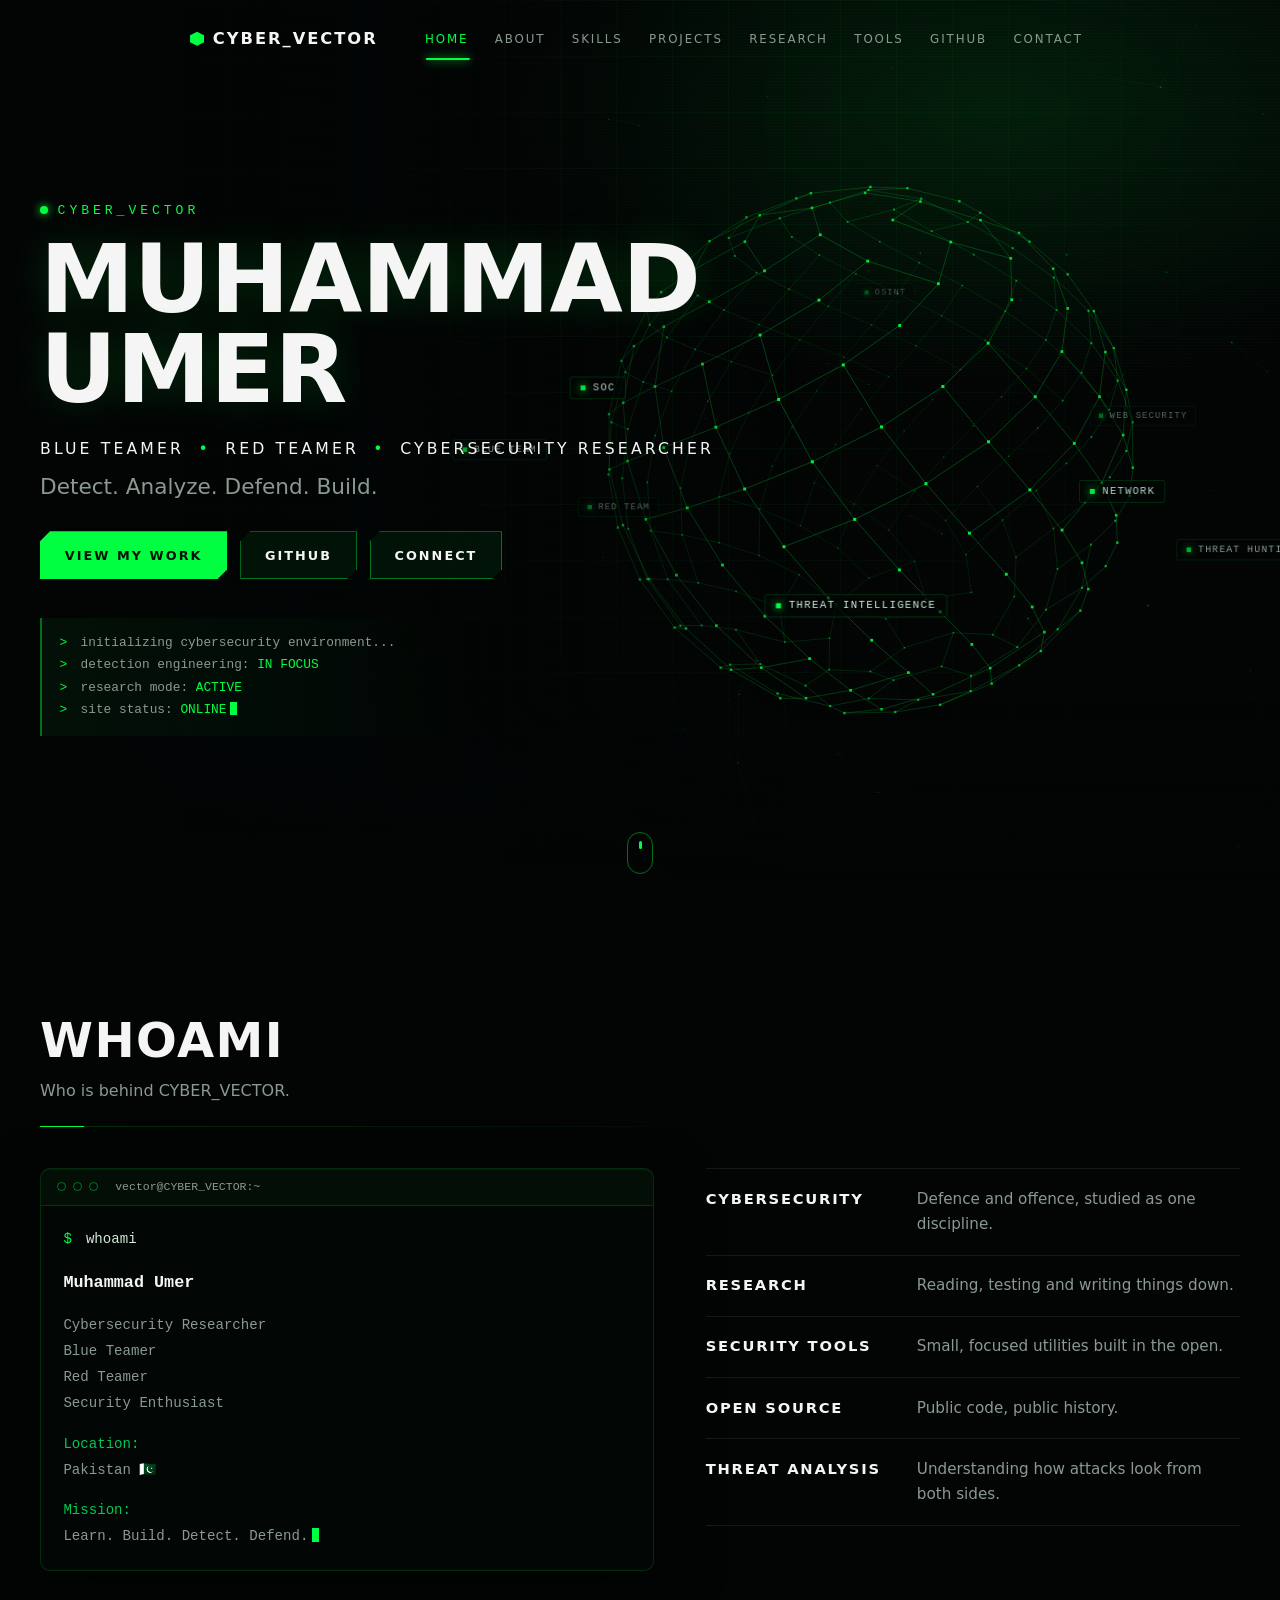
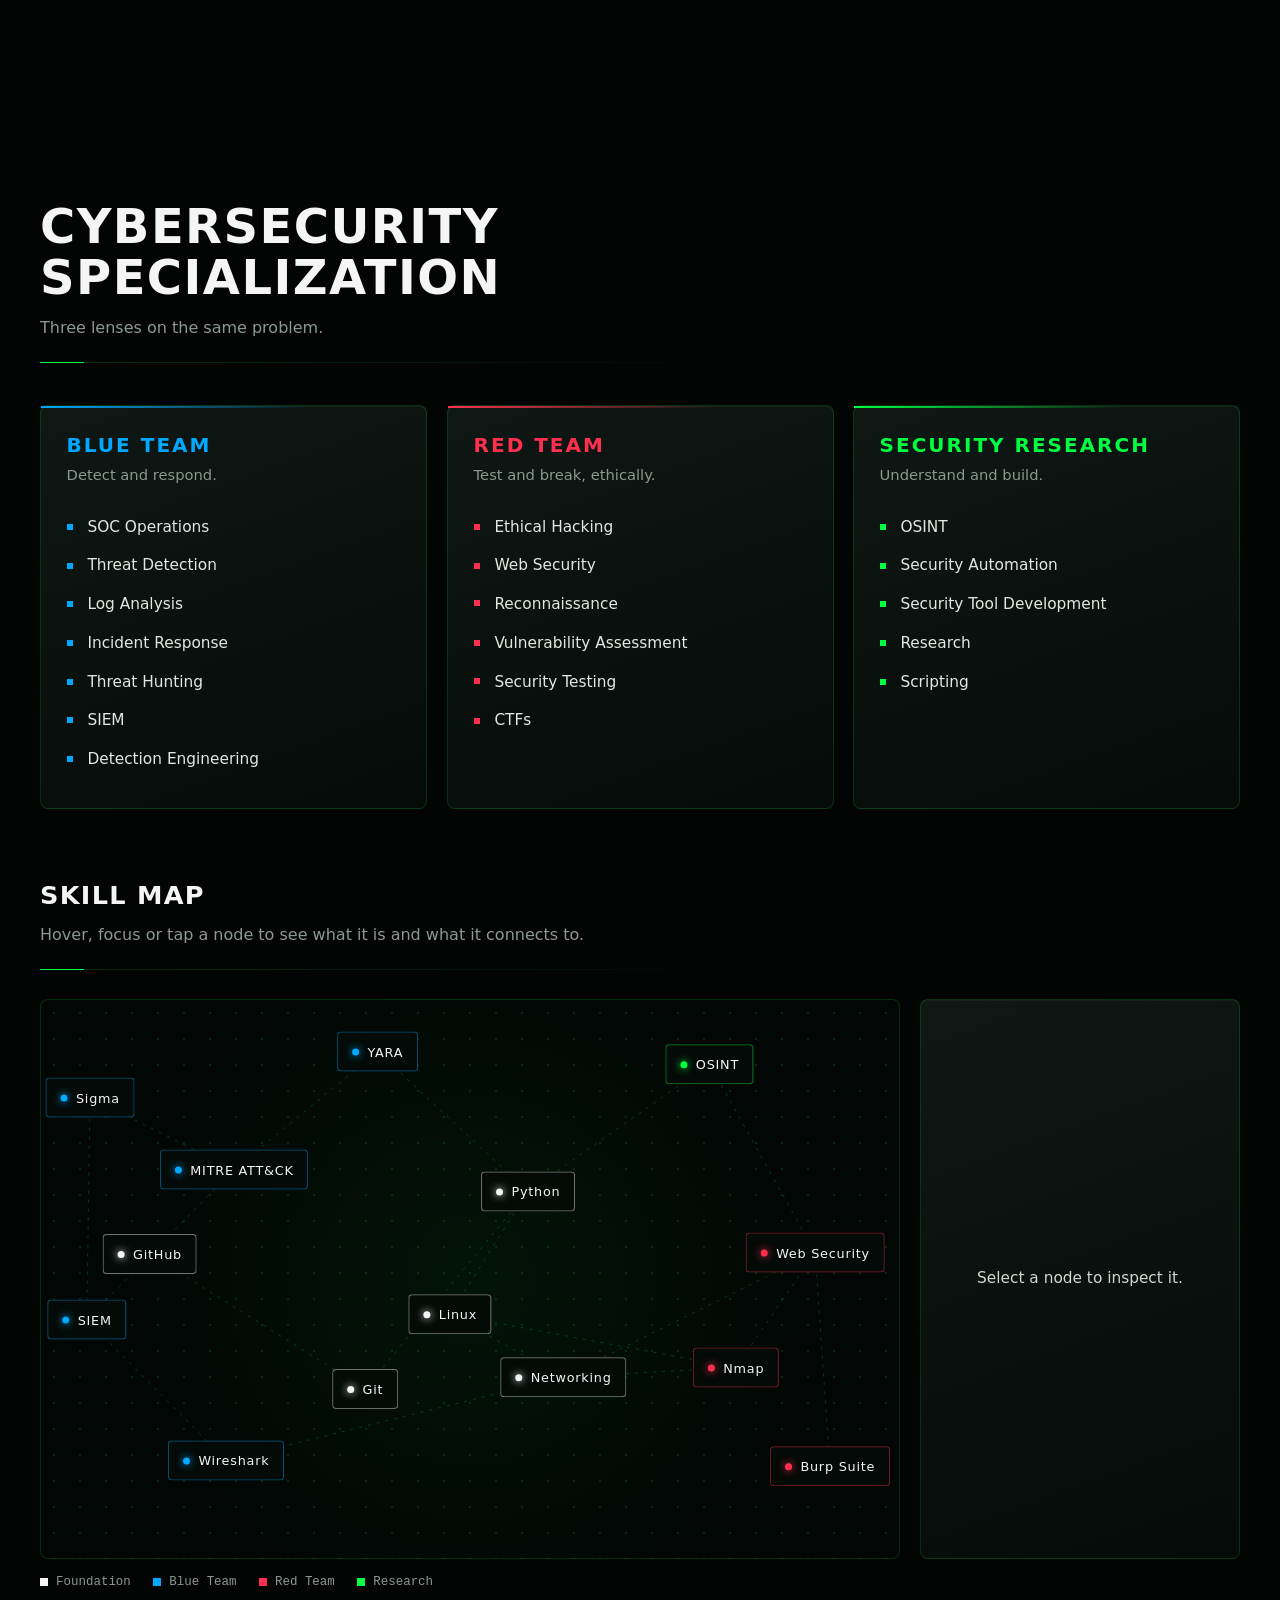
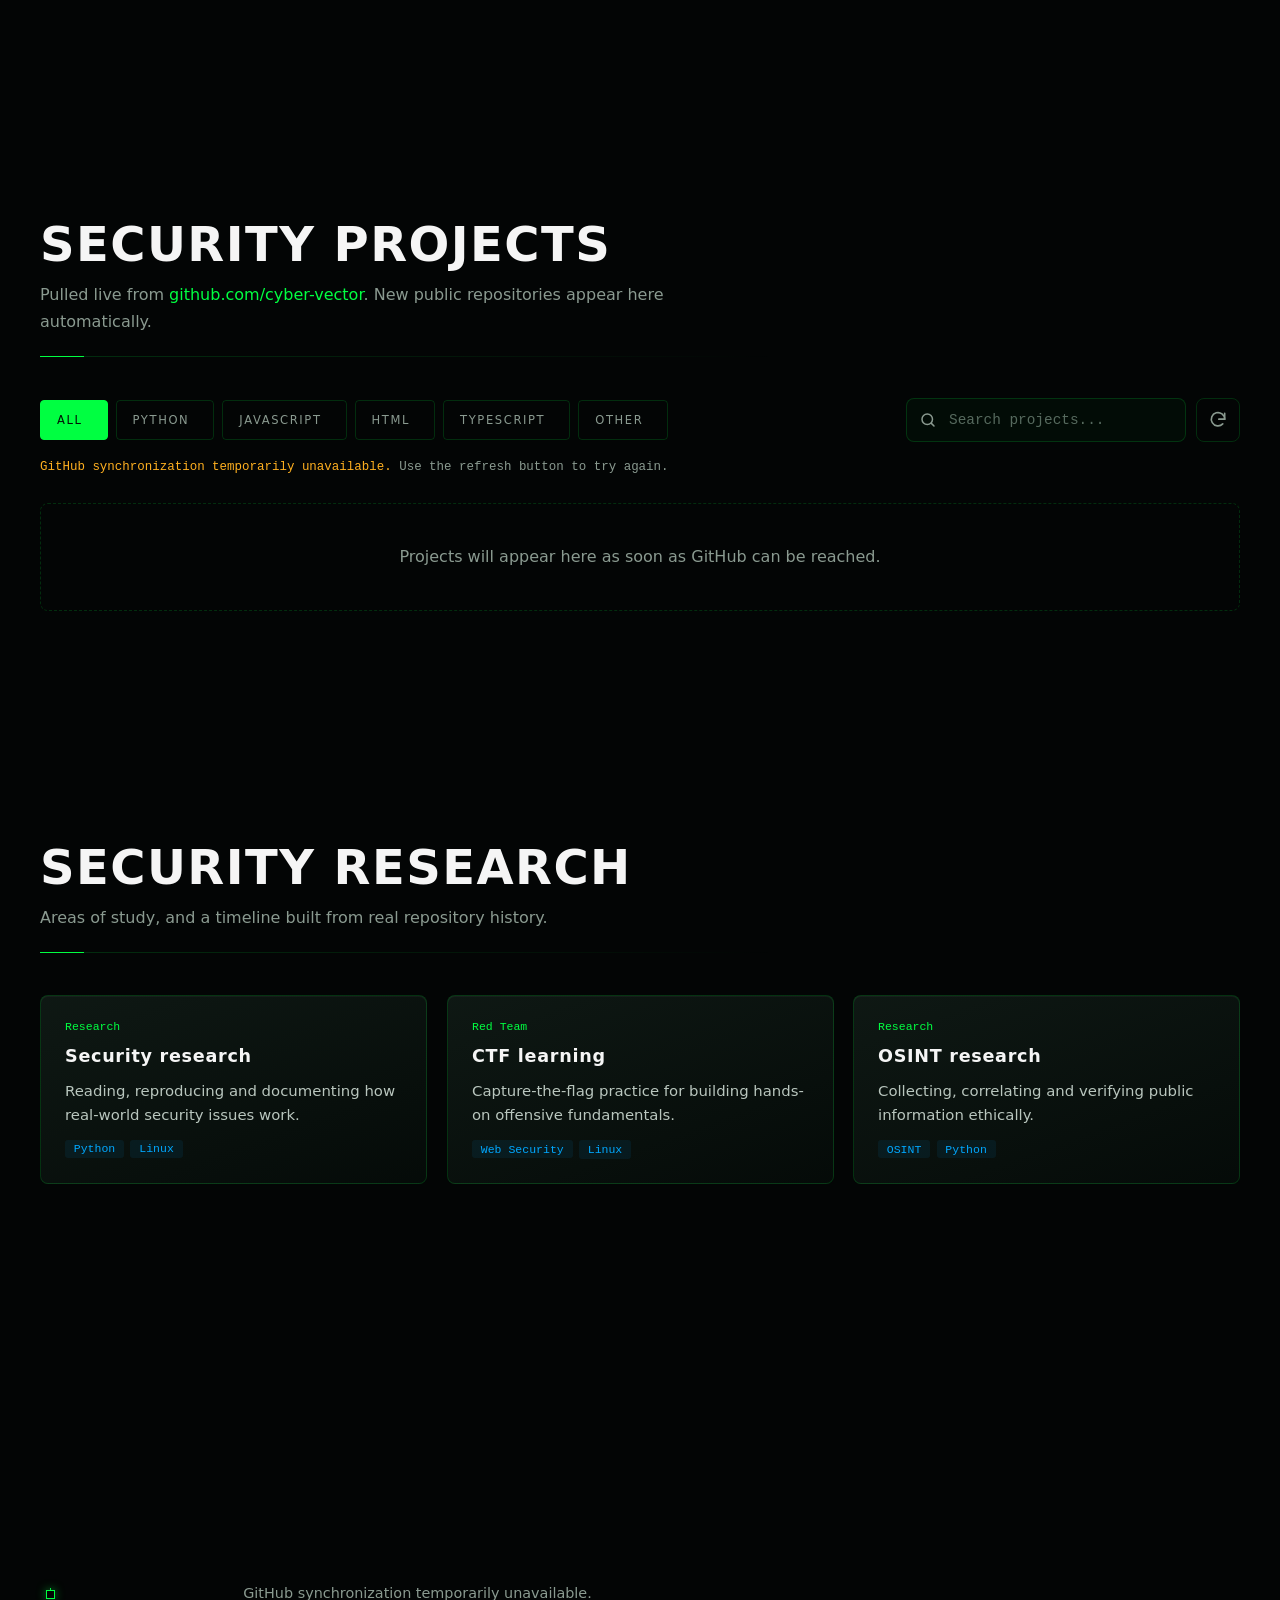
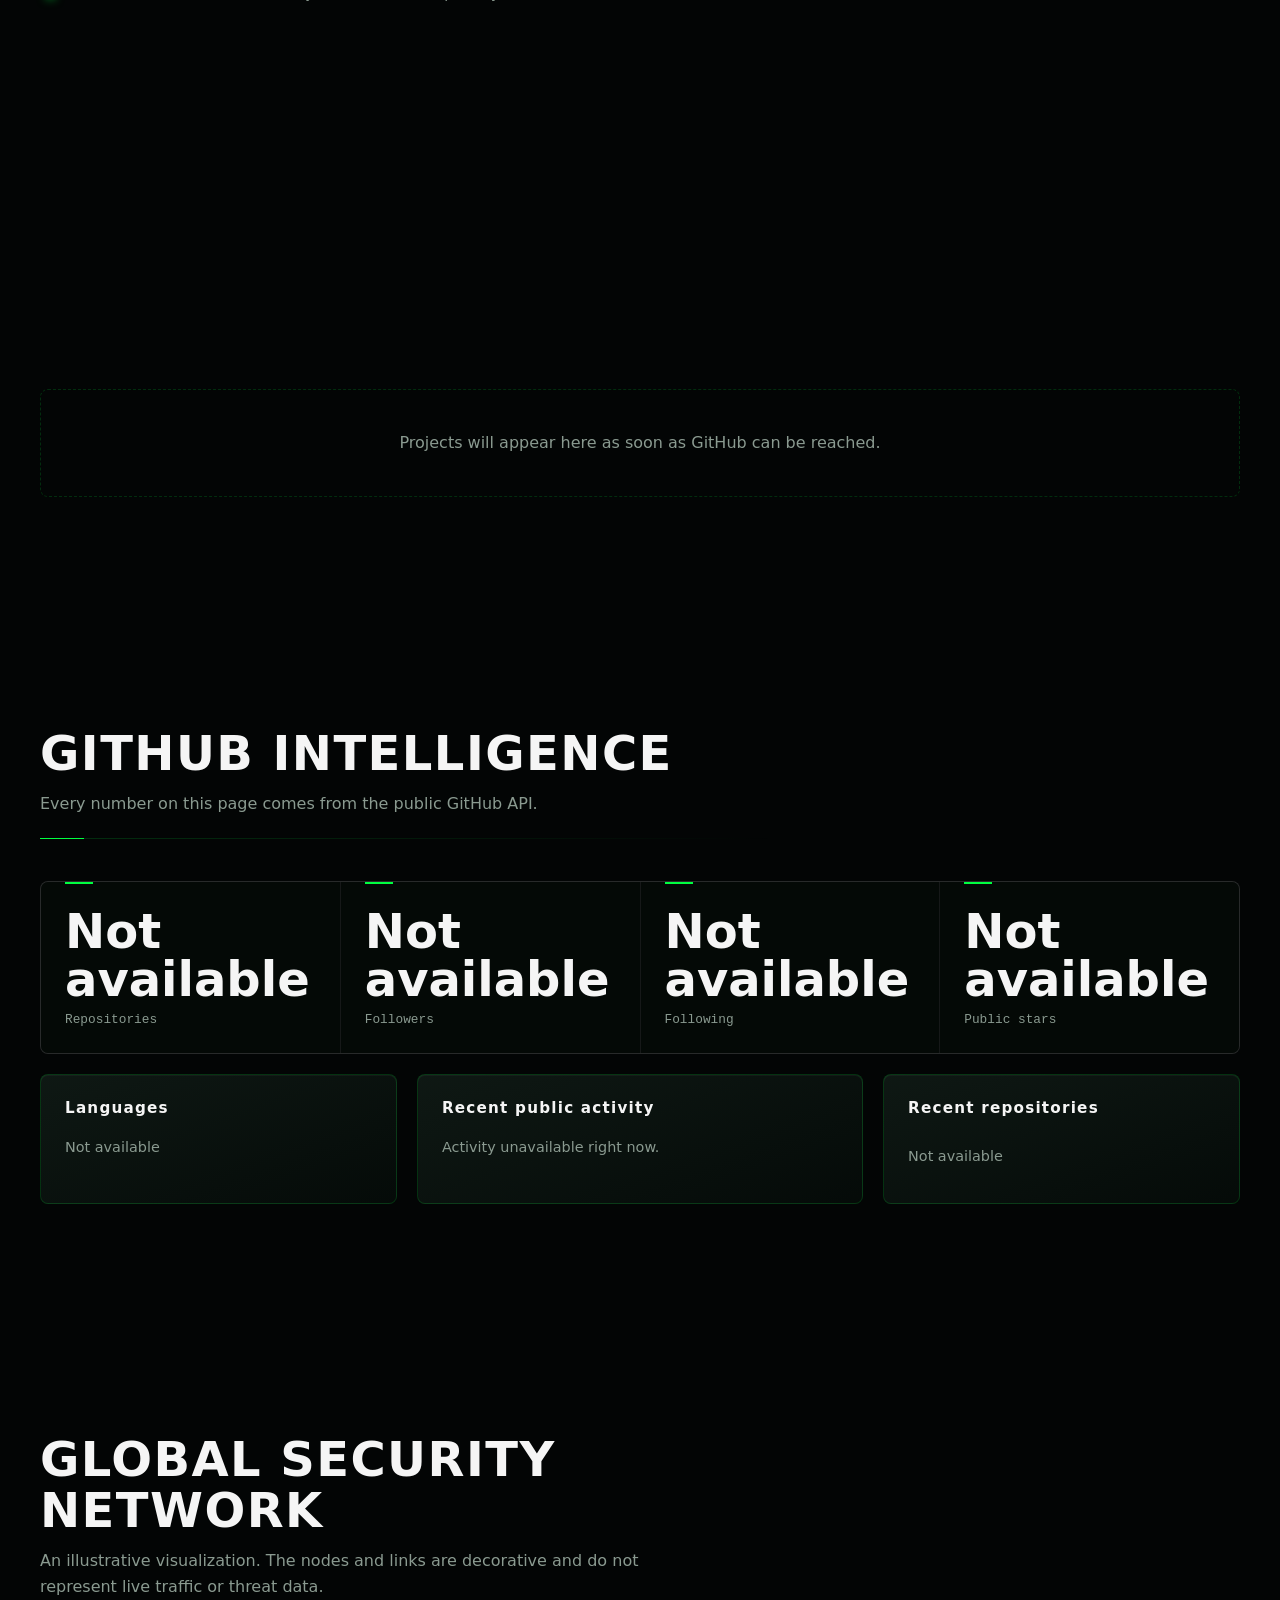
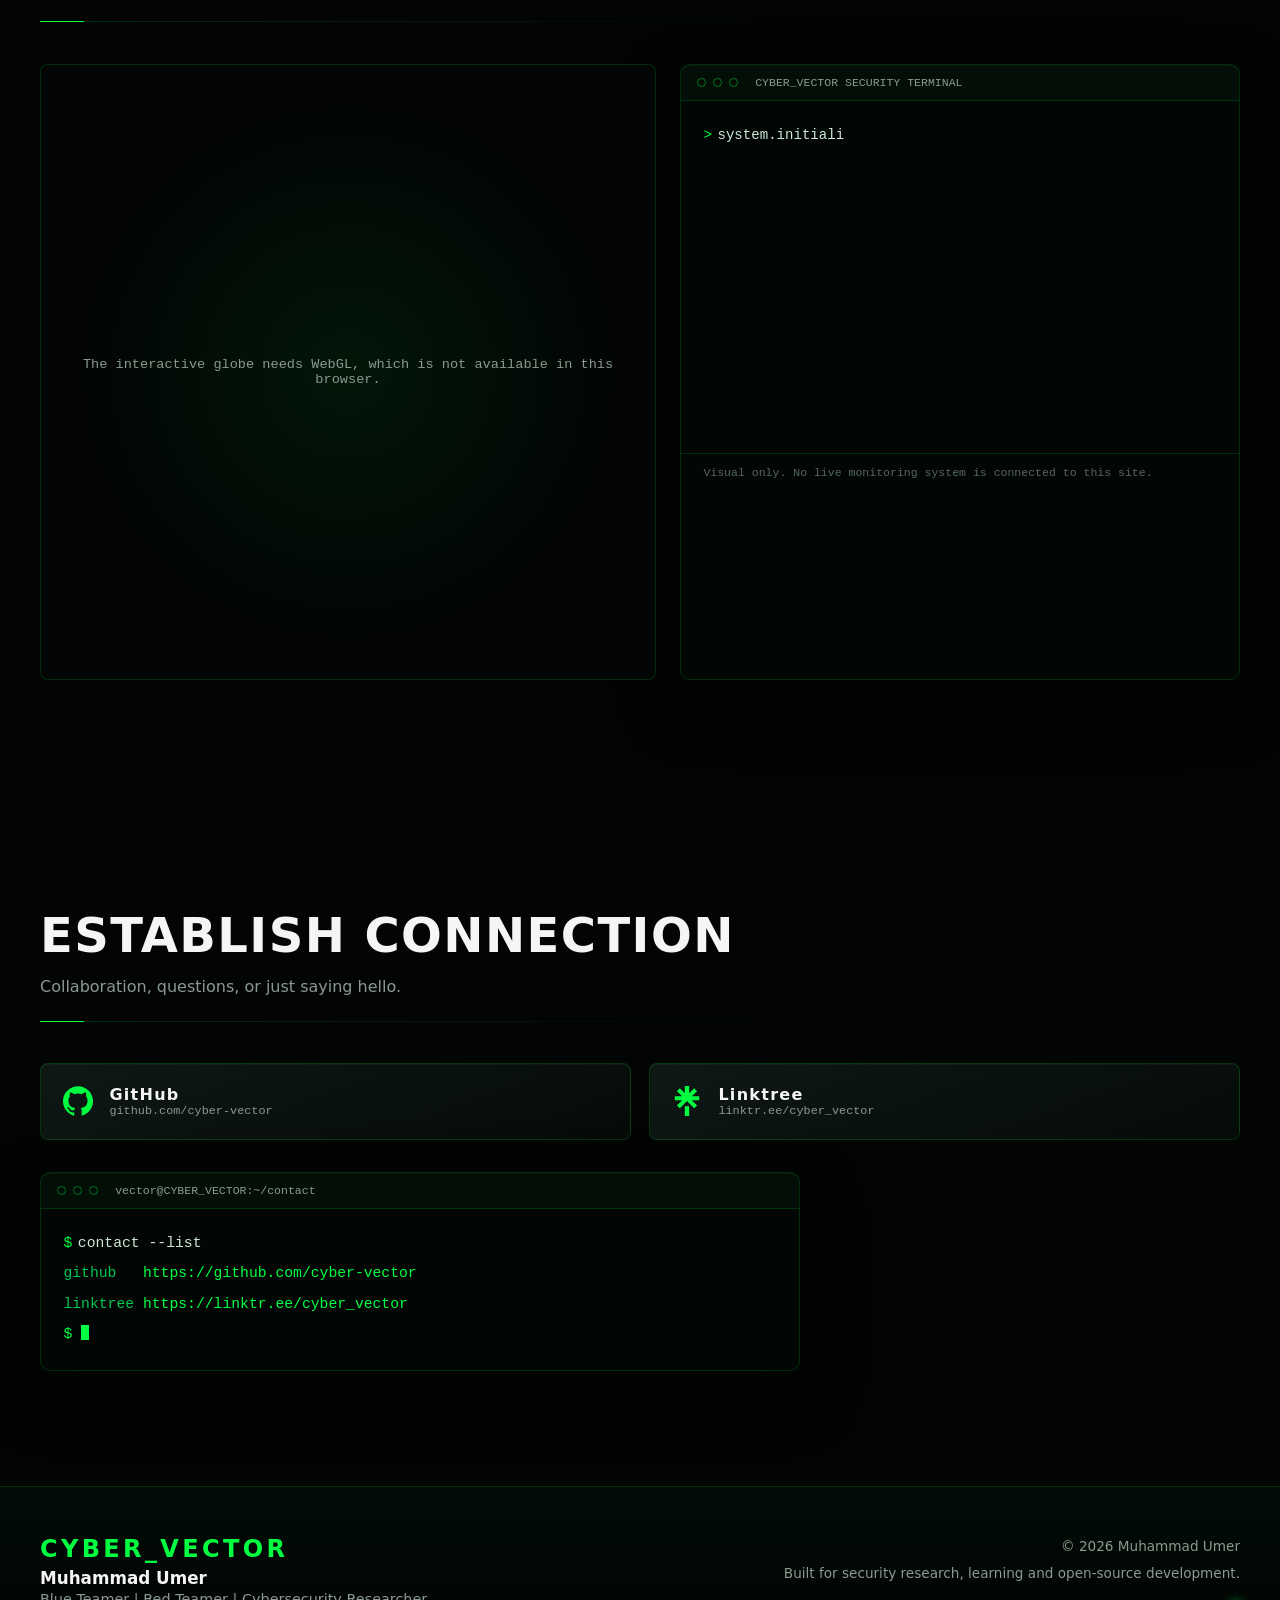
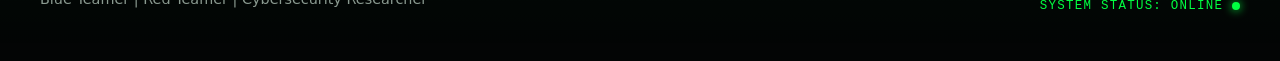
==== index.html @ 2a4f16db "Add files via upload" ====
<!DOCTYPE html>
<html lang="en" data-theme="dark">
<head>
  <meta charset="utf-8">
  <meta name="viewport" content="width=device-width, initial-scale=1, viewport-fit=cover">

  <title>Muhammad Umer | Cybersecurity Researcher | CYBER_VECTOR</title>
  <meta name="description" content="Muhammad Umer — Blue Teamer, Red Teamer and Cybersecurity Researcher. Explore cybersecurity projects, tools, research and open-source work.">
  <meta name="author" content="Muhammad Umer">
  <meta name="theme-color" content="#030505">
  <meta name="color-scheme" content="dark">
  <link rel="canonical" href="https://YOUR-DOMAIN/">

  <!-- Open Graph / Twitter -->
  <meta property="og:type" content="website">
  <meta property="og:site_name" content="CYBER_VECTOR">
  <meta property="og:title" content="Muhammad Umer | Cybersecurity Researcher | CYBER_VECTOR">
  <meta property="og:description" content="Blue Teamer, Red Teamer and Cybersecurity Researcher. Projects, tools, research and open-source work.">
  <meta property="og:url" content="https://YOUR-DOMAIN/">
  <meta property="og:image" content="https://YOUR-DOMAIN/assets/images/og-image.png">
  <meta property="og:image:width" content="1200">
  <meta property="og:image:height" content="630">
  <meta property="og:image:alt" content="CYBER_VECTOR — Muhammad Umer, Blue Teamer, Red Teamer, Cybersecurity Researcher">
  <meta name="twitter:card" content="summary_large_image">
  <meta name="twitter:title" content="Muhammad Umer | Cybersecurity Researcher | CYBER_VECTOR">
  <meta name="twitter:description" content="Blue Teamer, Red Teamer and Cybersecurity Researcher. Projects, tools, research and open-source work.">
  <meta name="twitter:image" content="https://YOUR-DOMAIN/assets/images/og-image.png">

  <!--
    Content-Security-Policy: scripts, styles and images are same-origin; the only external hosts are
    Google Fonts (typography) and the public GitHub API + avatars.
    If you host the optional backend on another domain, add it to connect-src.
  -->
  <meta http-equiv="Content-Security-Policy" content="default-src 'self'; script-src 'self'; style-src 'self' 'unsafe-inline' https://fonts.googleapis.com; font-src https://fonts.gstatic.com; img-src 'self' data: https://avatars.githubusercontent.com; connect-src 'self' https://api.github.com; base-uri 'self'; form-action 'none'; object-src 'none'">
  <meta name="referrer" content="strict-origin-when-cross-origin">

  <link rel="icon" href="assets/icons/favicon.svg" type="image/svg+xml">
  <link rel="apple-touch-icon" href="assets/icons/favicon.svg">

  <link rel="preconnect" href="https://fonts.googleapis.com">
  <link rel="preconnect" href="https://fonts.gstatic.com" crossorigin>
  <link rel="stylesheet" href="https://fonts.googleapis.com/css2?family=Chakra+Petch:wght@400;500;600;700&family=IBM+Plex+Sans:wght@400;500;600&family=JetBrains+Mono:wght@400;500;700&display=swap">
  <link rel="stylesheet" href="style.css">

  <script type="application/ld+json">
  {
    "@context": "https://schema.org",
    "@type": "Person",
    "name": "Muhammad Umer",
    "alternateName": "CYBER_VECTOR",
    "jobTitle": "Cybersecurity Researcher",
    "url": "https://YOUR-DOMAIN/",
    "sameAs": ["https://github.com/cyber-vector", "https://linktr.ee/cyber_vector"],
    "knowsAbout": ["Cybersecurity", "Blue Team", "Red Team", "OSINT", "Threat analysis", "Security tooling"]
  }
  </script>
</head>

<body>
  <a class="skip-link" href="#main">Skip to content</a>

  <noscript>
    <div class="noscript">
      This portfolio uses JavaScript for its 3D scenes and live GitHub project list.
      You can still reach everything at
      <a href="https://github.com/cyber-vector">github.com/cyber-vector</a> and
      <a href="https://linktr.ee/cyber_vector">linktr.ee/cyber_vector</a>.
    </div>
  </noscript>

  <!-- ============ BOOT SEQUENCE ============ -->
  <div id="boot" class="boot" role="status" aria-live="polite" hidden>
    <div class="boot-inner">
      <p class="boot-title">INITIALIZING CYBER_VECTOR...</p>
      <ul id="boot-log" class="boot-log"></ul>
      <p id="boot-final" class="boot-final" aria-hidden="true"></p>
      <button id="boot-skip" class="boot-skip" type="button">Skip</button>
    </div>
  </div>

  <!-- ============ BACKGROUND LAYERS ============ -->
  <div class="bg" aria-hidden="true">
    <canvas id="fx-canvas"></canvas>
    <div class="bg-grid"></div>
    <div class="bg-glow"></div>
    <div class="bg-scan"></div>
  </div>

  <!-- ============ CUSTOM CURSOR (desktop only) ============ -->
  <div id="cursor-dot" class="cursor-dot" aria-hidden="true"></div>
  <div id="cursor-ring" class="cursor-ring" aria-hidden="true"><span class="cursor-label">VIEW</span></div>

  <!-- ============ NAVIGATION ============ -->
  <header class="nav-wrap">
    <nav id="nav" class="nav" aria-label="Primary">
      <a class="nav-logo" href="#home" aria-label="CYBER_VECTOR — back to top">
        <span class="nav-logo-mark" aria-hidden="true"></span>CYBER_VECTOR
      </a>
      <button id="nav-toggle" class="nav-toggle" type="button" aria-expanded="false" aria-controls="nav-menu" aria-label="Open menu">
        <span></span><span></span><span></span>
      </button>
      <ul id="nav-menu" class="nav-menu">
        <li><a href="#home" data-nav="home">HOME</a></li>
        <li><a href="#about" data-nav="about">ABOUT</a></li>
        <li><a href="#skills" data-nav="skills">SKILLS</a></li>
        <li><a href="#projects" data-nav="projects">PROJECTS</a></li>
        <li><a href="#research" data-nav="research">RESEARCH</a></li>
        <li><a href="#tools" data-nav="tools">TOOLS</a></li>
        <li><a href="#github" data-nav="github">GITHUB</a></li>
        <li><a href="#contact" data-nav="contact">CONTACT</a></li>
      </ul>
      <span id="nav-indicator" class="nav-indicator" aria-hidden="true"></span>
    </nav>
  </header>

  <main id="main">

    <!-- ============ HERO ============ -->
    <section id="home" class="hero" data-nav-section="home" aria-labelledby="hero-name">
      <canvas id="hero-canvas" class="hero-canvas" aria-hidden="true"></canvas>
      <canvas id="hero-2d" class="hero-canvas hero-2d" aria-hidden="true" hidden></canvas>
      <div id="hero-labels" class="hero-labels" aria-hidden="true"></div>

      <div class="container hero-inner">
        <p class="hero-handle"><span class="dot-live" aria-hidden="true"></span>CYBER_VECTOR</p>
        <h1 id="hero-name" class="hero-name" aria-label="Muhammad Umer"><span data-text="MUHAMMAD">MUHAMMAD</span><span data-text="UMER">UMER</span></h1>
        <p class="hero-roles">
          <span>BLUE TEAMER</span><i aria-hidden="true">•</i><span>RED TEAMER</span><i aria-hidden="true">•</i><span>CYBERSECURITY RESEARCHER</span>
        </p>
        <p class="hero-tagline">Detect. Analyze. Defend. Build.</p>

        <div class="hero-actions">
          <a class="btn btn-primary" href="#projects">VIEW MY WORK</a>
          <a class="btn btn-ghost" href="https://github.com/cyber-vector" target="_blank" rel="noopener noreferrer" data-config-link="githubUrl">GITHUB</a>
          <a class="btn btn-ghost" href="#contact">CONNECT</a>
        </div>

        <div class="hero-term" aria-label="Status">
          <p><span class="prompt">&gt;</span> initializing cybersecurity environment...</p>
          <p><span class="prompt">&gt;</span> detection engineering: <b>IN FOCUS</b></p>
          <p><span class="prompt">&gt;</span> research mode: <b>ACTIVE</b></p>
          <p><span class="prompt">&gt;</span> site status: <b>ONLINE</b><span class="caret" aria-hidden="true"></span></p>
        </div>
        <p class="sr-only">Focus areas: Network, Threat Intelligence, SOC, Blue Team, Red Team, OSINT, Web Security, Threat Hunting.</p>
      </div>

      <a class="scroll-hint" href="#about" aria-label="Scroll to About"><span></span></a>
    </section>

    <!-- ============ ABOUT ============ -->
    <section id="about" class="section" data-nav-section="about" aria-labelledby="about-title">
      <div class="container">
        <header class="section-head" data-reveal>
          <h2 id="about-title">WHOAMI</h2>
          <p>Who is behind CYBER_VECTOR.</p>
        </header>

        <div class="about-grid">
          <div class="term" data-reveal data-tilt-soft>
            <div class="term-bar"><i></i><i></i><i></i><span>vector@CYBER_VECTOR:~</span></div>
            <div class="term-body" id="whoami-term">
              <p><span class="prompt">$</span> whoami</p>
              <p class="out strong">Muhammad Umer</p>
              <p class="out">Cybersecurity Researcher<br>Blue Teamer<br>Red Teamer<br>Security Enthusiast</p>
              <p class="out"><span class="key">Location:</span><br>Pakistan 🇵🇰</p>
              <p class="out"><span class="key">Mission:</span><br>Learn. Build. Detect. Defend.<span class="caret" aria-hidden="true"></span></p>
            </div>
          </div>

          <ul class="focus-list" data-reveal aria-label="Focus areas">
            <li><strong>CYBERSECURITY</strong><span>Defence and offence, studied as one discipline.</span></li>
            <li><strong>RESEARCH</strong><span>Reading, testing and writing things down.</span></li>
            <li><strong>SECURITY TOOLS</strong><span>Small, focused utilities built in the open.</span></li>
            <li><strong>OPEN SOURCE</strong><span>Public code, public history.</span></li>
            <li><strong>THREAT ANALYSIS</strong><span>Understanding how attacks look from both sides.</span></li>
          </ul>
        </div>
      </div>
    </section>

    <!-- ============ SKILLS ============ -->
    <section id="skills" class="section" data-nav-section="skills" aria-labelledby="skills-title">
      <div class="container">
        <header class="section-head" data-reveal>
          <h2 id="skills-title">CYBERSECURITY SPECIALIZATION</h2>
          <p>Three lenses on the same problem.</p>
        </header>

        <div id="spec-grid" class="spec-grid"></div>

        <header class="section-head section-head-sub" data-reveal>
          <h3>SKILL MAP</h3>
          <p>Hover, focus or tap a node to see what it is and what it connects to.</p>
        </header>

        <div class="skillmap-wrap" data-reveal>
          <div id="skillmap" class="skillmap" role="group" aria-label="Interactive skill map">
            <svg id="skillmap-svg" class="skillmap-svg" aria-hidden="true"></svg>
            <div id="skillmap-nodes" class="skillmap-nodes"></div>
          </div>
          <aside id="skill-info" class="skill-info panel" aria-live="polite">
            <p class="skill-info-empty">Select a node to inspect it.</p>
          </aside>
        </div>
        <ul id="skill-legend" class="legend" aria-label="Legend"></ul>
      </div>
    </section>

    <!-- ============ PROJECTS ============ -->
    <section id="projects" class="section" data-nav-section="projects" aria-labelledby="projects-title">
      <div class="container">
        <header class="section-head" data-reveal>
          <h2 id="projects-title">SECURITY PROJECTS</h2>
          <p>Pulled live from <a href="https://github.com/cyber-vector" target="_blank" rel="noopener noreferrer" data-config-link="githubUrl">github.com/cyber-vector</a>. New public repositories appear here automatically.</p>
        </header>

        <div class="toolbar" data-reveal>
          <div id="project-filters" class="filters" role="group" aria-label="Filter projects by language"></div>
          <div class="toolbar-right">
            <label class="search">
              <span class="sr-only">Search projects</span>
              <svg viewBox="0 0 24 24" aria-hidden="true"><circle cx="11" cy="11" r="7"/><path d="m20 20-3.5-3.5"/></svg>
              <input id="project-search" type="search" placeholder="Search projects..." autocomplete="off" spellcheck="false">
            </label>
            <button id="sync-refresh" class="icon-btn" type="button" aria-label="Refresh projects from GitHub">
              <svg viewBox="0 0 24 24" aria-hidden="true"><path d="M20 11a8 8 0 1 0-2.3 5.7"/><path d="M20 4v7h-7"/></svg>
            </button>
          </div>
        </div>
        <p id="sync-status" class="sync-status" role="status" aria-live="polite">Last synchronized: —</p>

        <div id="project-grid" class="card-grid" aria-busy="true"></div>
        <p id="project-empty" class="empty" hidden></p>
      </div>
    </section>

    <!-- ============ RESEARCH ============ -->
    <section id="research" class="section" data-nav-section="research" aria-labelledby="research-title">
      <div class="container">
        <header class="section-head" data-reveal>
          <h2 id="research-title">SECURITY RESEARCH</h2>
          <p>Areas of study, and a timeline built from real repository history.</p>
        </header>

        <div id="research-grid" class="research-grid"></div>

        <header class="section-head section-head-sub" data-reveal>
          <h3>REPOSITORY TIMELINE</h3>
          <p>When each public repository was created.</p>
        </header>
        <ol id="research-timeline" class="timeline" data-reveal></ol>
      </div>
    </section>

    <!-- ============ TOOLS ============ -->
    <section id="tools" class="section" data-nav-section="tools" aria-labelledby="tools-title">
      <div class="container">
        <header class="section-head" data-reveal>
          <h2 id="tools-title">SECURITY TOOLS</h2>
          <p>Repositories classified as tools from their topics and descriptions.</p>
        </header>
        <div id="tools-grid" class="card-grid card-grid-tools" aria-busy="true"></div>
        <p id="tools-empty" class="empty" hidden></p>
      </div>
    </section>

    <!-- ============ GITHUB INTELLIGENCE ============ -->
    <section id="github" class="section" data-nav-section="github" aria-labelledby="github-title">
      <div class="container">
        <header class="section-head" data-reveal>
          <h2 id="github-title">GITHUB INTELLIGENCE</h2>
          <p>Every number on this page comes from the public GitHub API.</p>
        </header>

        <div id="gh-stats" class="stat-row" data-reveal></div>

        <div class="gh-grid">
          <div class="panel gh-panel" data-reveal>
            <h3>Languages</h3>
            <div id="gh-langs" class="langs"></div>
          </div>
          <div class="panel gh-panel" data-reveal>
            <h3>Recent public activity</h3>
            <div id="gh-activity" class="heat"></div>
          </div>
          <div class="panel gh-panel" data-reveal>
            <h3>Recent repositories</h3>
            <ul id="gh-recent" class="recent"></ul>
          </div>
        </div>
      </div>
    </section>

    <!-- ============ NETWORK: TERMINAL + GLOBE ============ -->
    <section id="network" class="section" data-nav-section="github" aria-labelledby="network-title">
      <div class="container">
        <header class="section-head" data-reveal>
          <h2 id="network-title">GLOBAL SECURITY NETWORK</h2>
          <p>An illustrative visualization. The nodes and links are decorative and do not represent live traffic or threat data.</p>
        </header>

        <div class="network-grid">
          <div class="globe-wrap" data-reveal>
            <canvas id="globe-canvas" class="globe-canvas" tabindex="0" aria-label="Interactive globe. Drag to rotate. Use plus and minus to zoom."></canvas>
            <div class="globe-ui">
              <p id="globe-hint" class="globe-hint">Drag to rotate · click the globe to enable scroll-zoom</p>
              <div class="globe-zoom">
                <button id="globe-zoom-in" type="button" aria-label="Zoom in">+</button>
                <button id="globe-zoom-out" type="button" aria-label="Zoom out">−</button>
              </div>
              <div id="globe-info" class="globe-info" hidden></div>
            </div>
          </div>

          <div class="term term-tall" data-reveal>
            <div class="term-bar"><i></i><i></i><i></i><span>CYBER_VECTOR SECURITY TERMINAL</span></div>
            <div id="sec-terminal" class="term-body" aria-label="Terminal animation (visual only)"></div>
            <p class="term-note">Visual only. No live monitoring system is connected to this site.</p>
          </div>
        </div>
      </div>
    </section>

    <!-- ============ CONTACT ============ -->
    <section id="contact" class="section" data-nav-section="contact" aria-labelledby="contact-title">
      <div class="container">
        <header class="section-head" data-reveal>
          <h2 id="contact-title">ESTABLISH CONNECTION</h2>
          <p>Collaboration, questions, or just saying hello.</p>
        </header>

        <div id="social-grid" class="social-grid"></div>

        <div class="term contact-term" data-reveal>
          <div class="term-bar"><i></i><i></i><i></i><span>vector@CYBER_VECTOR:~/contact</span></div>
          <div id="contact-terminal" class="term-body"></div>
        </div>
      </div>
    </section>
  </main>

  <!-- ============ FOOTER ============ -->
  <footer class="footer">
    <div class="container footer-inner">
      <div>
        <p class="footer-brand">CYBER_VECTOR</p>
        <p class="footer-name">Muhammad Umer</p>
        <p class="footer-role">Blue Teamer | Red Teamer | Cybersecurity Researcher</p>
      </div>
      <div class="footer-meta">
        <p>© 2026 Muhammad Umer</p>
        <p>Built for security research, learning and open-source development.</p>
        <p id="sys-status" class="sys-status">SYSTEM STATUS: ONLINE <span class="dot-live" aria-hidden="true"></span></p>
      </div>
    </div>
  </footer>

  <!-- ============ PROJECT MODAL ============ -->
  <dialog id="project-modal" class="modal" aria-labelledby="pm-title">
    <div class="modal-card" id="pm-card">
      <button id="pm-close" class="modal-close" type="button" aria-label="Close project details">
        <svg viewBox="0 0 24 24" aria-hidden="true"><path d="M6 6l12 12M18 6 6 18"/></svg>
      </button>
      <div class="modal-head">
        <span id="pm-badges" class="badges"></span>
        <h3 id="pm-title"></h3>
        <p id="pm-desc" class="modal-desc"></p>
      </div>
      <dl id="pm-meta" class="modal-meta"></dl>
      <div id="pm-topics" class="topics"></div>
      <div class="term term-inline">
        <div class="term-bar"><i></i><i></i><i></i><span>visual output — nothing is cloned or run</span></div>
        <div id="pm-terminal" class="term-body"></div>
      </div>
      <div id="pm-actions" class="modal-actions"></div>
    </div>
  </dialog>

  <script src="assets/vendor/three.min.js" defer></script>
  <script src="assets/vendor/gsap.min.js" defer></script>
  <script src="config.js" defer></script>
  <script src="script.js" defer></script>
</body>
</html>
---- style.css ----
/* =====================================================================
   CYBER_VECTOR — Muhammad Umer
   Black + cyber green + dark graphite. Restraint first: one bright
   accent, the 3D core as the single memorable element.
   ===================================================================== */

@property --angle { syntax: "<angle>"; initial-value: 0deg; inherits: false; }

:root {
  --bg: #030505;
  --bg-2: #07100D;
  --graphite: #0d1512;
  --graphite-2: #131d19;
  --green: #00FF41;
  --green-2: #00C853;
  --white: #F5F5F5;
  --muted: #8A9A90;
  --red: #FF304F;
  --blue: #00A8FF;

  --line: rgba(0, 255, 65, .16);
  --line-strong: rgba(0, 255, 65, .42);
  --line-soft: rgba(245, 245, 245, .08);
  --panel: rgba(9, 16, 13, .72);
  --panel-solid: #08110d;

  --font-display: "Chakra Petch", "Segoe UI", system-ui, sans-serif;
  --font-body: "IBM Plex Sans", system-ui, -apple-system, "Segoe UI", sans-serif;
  --font-mono: "JetBrains Mono", ui-monospace, "SF Mono", Menlo, Consolas, monospace;

  --radius: 8px;
  --nav-h: 64px;
  --ease: cubic-bezier(.2, .7, .2, 1);
}

/* ---------- Reset / base ---------- */
*, *::before, *::after { box-sizing: border-box; }
html { scroll-behavior: smooth; -webkit-text-size-adjust: 100%; scroll-padding-top: 88px; }
body {
  margin: 0;
  background: var(--bg);
  color: var(--white);
  font: 400 1rem/1.65 var(--font-body);
  overflow-x: hidden;
  -webkit-font-smoothing: antialiased;
  text-rendering: optimizeLegibility;
}
img, svg, canvas { display: block; max-width: 100%; }
a { color: var(--green); text-decoration: none; }
a:hover { text-decoration: underline; text-underline-offset: 3px; }
h1, h2, h3, h4, p, ul, ol, dl, dd { margin: 0; }
ul, ol { padding: 0; list-style: none; }
button { font: inherit; color: inherit; background: none; border: 0; cursor: pointer; }
::selection { background: rgba(0, 255, 65, .28); color: #fff; }

:focus-visible { outline: 2px solid var(--green); outline-offset: 3px; border-radius: 2px; }
:focus:not(:focus-visible) { outline: none; }

.sr-only {
  position: absolute; width: 1px; height: 1px; padding: 0; margin: -1px;
  overflow: hidden; clip: rect(0 0 0 0); white-space: nowrap; border: 0;
}
.skip-link {
  position: fixed; left: 1rem; top: -4rem; z-index: 10000;
  background: var(--green); color: #021006; padding: .6rem 1rem; font-weight: 600;
  transition: top .2s var(--ease);
}
.skip-link:focus { top: 1rem; text-decoration: none; }
.noscript { padding: 1rem; text-align: center; background: var(--graphite); color: var(--muted); }

.container { width: min(1200px, 100% - 2.5rem); margin-inline: auto; }

/* ---------- Background layers ---------- */
.bg { position: fixed; inset: 0; z-index: -1; pointer-events: none; overflow: hidden; }
#fx-canvas { position: absolute; inset: 0; width: 100%; height: 100%; opacity: .55; }
.bg-grid {
  position: absolute; inset: 0;
  background-image:
    linear-gradient(rgba(0, 255, 65, .045) 1px, transparent 1px),
    linear-gradient(90deg, rgba(0, 255, 65, .045) 1px, transparent 1px);
  background-size: 56px 56px;
  -webkit-mask-image: radial-gradient(ellipse at 50% 30%, #000 20%, transparent 78%);
          mask-image: radial-gradient(ellipse at 50% 30%, #000 20%, transparent 78%);
}
.bg-glow {
  position: absolute; inset: 0;
  background:
    radial-gradient(ellipse 60% 45% at 78% 12%, rgba(0, 255, 65, .10), transparent 70%),
    radial-gradient(ellipse 50% 40% at 8% 88%, rgba(0, 168, 255, .06), transparent 70%);
}
.bg-scan {
  position: absolute; inset: 0; opacity: .5;
  background: repeating-linear-gradient(to bottom, rgba(255, 255, 255, .018) 0 1px, transparent 1px 3px);
}

/* ---------- Boot sequence ---------- */
.boot {
  position: fixed; inset: 0; z-index: 9000; background: var(--bg);
  display: grid; place-items: center; padding: 1.5rem;
  transition: opacity .6s var(--ease), visibility .6s;
}
.boot[hidden] { display: none; }
.boot.is-done { opacity: 0; visibility: hidden; }
.boot-inner { width: min(520px, 100%); font-family: var(--font-mono); font-size: .9rem; position: relative; }
.boot-title { color: var(--green); font-weight: 700; letter-spacing: .08em; margin-bottom: 1.2rem; }
.boot-log { display: grid; gap: .35rem; min-height: 9.5rem; }
.boot-log li { color: var(--muted); display: flex; gap: .7rem; animation: line-in .25s var(--ease) both; }
.boot-log li .tick { color: var(--green); }
.boot-log li.warn .tick { color: #ffb020; }
.boot-final { margin-top: 1.3rem; color: var(--white); min-height: 3.2rem; line-height: 1.6; }
.boot-final b { color: var(--green); font-weight: 700; display: block; }
.boot-skip {
  position: absolute; right: 0; top: -2.6rem; font: 500 .75rem var(--font-mono);
  color: var(--muted); padding: .3rem .6rem; border: 1px solid var(--line-soft); border-radius: 4px;
}
.boot-skip:hover { color: var(--white); border-color: var(--line-strong); }
@keyframes line-in { from { opacity: 0; transform: translateX(-6px); } to { opacity: 1; transform: none; } }

/* ---------- Custom cursor (fine pointers only; enabled by JS) ---------- */
.cursor-dot, .cursor-ring { display: none; position: fixed; left: 0; top: 0; pointer-events: none; z-index: 9999; will-change: transform; }
html.has-cursor .cursor-dot, html.has-cursor .cursor-ring { display: block; }
.cursor-dot { width: 6px; height: 6px; margin: -3px 0 0 -3px; border-radius: 50%; background: var(--green); }
.cursor-ring {
  width: 34px; height: 34px; margin: -17px 0 0 -17px; border-radius: 50%;
  border: 1px solid rgba(0, 255, 65, .0);
  display: none; place-items: center;
  transition: width .25s var(--ease), height .25s var(--ease), margin .25s var(--ease), border-color .25s, background .25s, box-shadow .25s;
}
html.has-cursor .cursor-ring { display: grid; }
.cursor-ring.is-link { width: 46px; height: 46px; margin: -23px 0 0 -23px; border-color: var(--green); box-shadow: 0 0 18px rgba(0, 255, 65, .35); }
.cursor-ring.is-view { width: 76px; height: 76px; margin: -38px 0 0 -38px; border-color: var(--green); background: rgba(0, 255, 65, .1); box-shadow: 0 0 24px rgba(0, 255, 65, .3); }
.cursor-label { font: 700 .68rem var(--font-display); letter-spacing: .14em; color: var(--green); opacity: 0; transition: opacity .2s; }
.cursor-ring.is-view .cursor-label { opacity: 1; }
html.has-cursor, html.has-cursor a, html.has-cursor button, html.has-cursor [role="button"], html.has-cursor canvas { cursor: none; }
html.has-cursor input, html.has-cursor textarea { cursor: text; }

/* ---------- Navigation ---------- */
.nav-wrap {
  position: fixed; top: 14px; left: 0; right: 0; z-index: 100;
  display: flex; justify-content: center; padding-inline: 12px; pointer-events: none;
}
.nav {
  pointer-events: auto; position: relative;
  display: flex; align-items: center; gap: 2.2rem;
  padding: .55rem .7rem .55rem 1rem;
  border: 1px solid transparent; border-radius: 12px;
  transition: background .35s var(--ease), border-color .35s var(--ease), backdrop-filter .35s, box-shadow .35s;
}
.nav.is-scrolled {
  background: rgba(6, 12, 9, .66);
  -webkit-backdrop-filter: blur(16px) saturate(140%); backdrop-filter: blur(16px) saturate(140%);
  border-color: var(--line);
  box-shadow: 0 10px 40px rgba(0, 0, 0, .45);
}
.nav-logo {
  display: inline-flex; align-items: center; gap: .55rem;
  font: 700 1.02rem var(--font-display); letter-spacing: .12em; color: var(--white);
}
.nav-logo:hover { text-decoration: none; color: var(--green); }
.nav-logo-mark {
  width: 14px; height: 14px; background: var(--green);
  clip-path: polygon(50% 0, 100% 25%, 100% 75%, 50% 100%, 0 75%, 0 25%);
}
.nav-menu { display: flex; gap: .15rem; }
.nav-menu a {
  display: block; padding: .5rem .75rem; font: 500 .74rem var(--font-display); letter-spacing: .16em;
  color: var(--muted); transition: color .2s;
}
.nav-menu a:hover { color: var(--white); text-decoration: none; }
.nav-menu a.is-active { color: var(--green); }
.nav-indicator {
  position: absolute; left: 0; bottom: 3px; height: 2px; width: 20px; background: var(--green);
  box-shadow: 0 0 10px var(--green); border-radius: 2px; opacity: 0;
  transition: transform .35s var(--ease), width .35s var(--ease), opacity .3s;
}
.nav-toggle { display: none; width: 44px; height: 44px; position: relative; margin-left: auto; }
.nav-toggle span {
  position: absolute; left: 11px; right: 11px; height: 2px; background: var(--white); border-radius: 2px;
  transition: transform .35s var(--ease), opacity .2s, top .35s var(--ease);
}
.nav-toggle span:nth-child(1) { top: 15px; }
.nav-toggle span:nth-child(2) { top: 21px; }
.nav-toggle span:nth-child(3) { top: 27px; }
.nav-toggle[aria-expanded="true"] span:nth-child(1) { top: 21px; transform: rotate(45deg); background: var(--green); }
.nav-toggle[aria-expanded="true"] span:nth-child(2) { opacity: 0; }
.nav-toggle[aria-expanded="true"] span:nth-child(3) { top: 21px; transform: rotate(-45deg); background: var(--green); }

/* ---------- Buttons ---------- */
.btn {
  display: inline-flex; align-items: center; justify-content: center; gap: .6rem;
  min-height: 48px; padding: .85rem 1.55rem;
  font: 600 .8rem var(--font-display); letter-spacing: .16em; text-transform: uppercase;
  clip-path: polygon(10px 0, 100% 0, 100% calc(100% - 10px), calc(100% - 10px) 100%, 0 100%, 0 10px);
  transition: transform .25s var(--ease), background .25s, color .25s, box-shadow .25s;
  position: relative;
}
.btn:hover { text-decoration: none; transform: translateY(-2px); }
.btn-primary { background: var(--green); color: #021006; }
.btn-primary:hover { background: #4dff77; }
.btn-ghost { color: var(--white); background: rgba(0, 255, 65, .06); box-shadow: inset 0 0 0 1px var(--line-strong); }
.btn-ghost:hover { background: rgba(0, 255, 65, .14); color: var(--green); }
.btn-sm { min-height: 40px; padding: .6rem 1.05rem; font-size: .7rem; }
.btn:focus-visible { outline-offset: 4px; }

.icon-btn {
  width: 44px; height: 44px; display: grid; place-items: center; border-radius: 8px;
  border: 1px solid var(--line); color: var(--muted); transition: color .2s, border-color .2s, background .2s;
}
.icon-btn:hover { color: var(--green); border-color: var(--line-strong); background: rgba(0, 255, 65, .06); }
.icon-btn svg, .search svg, .modal-close svg { width: 20px; height: 20px; fill: none; stroke: currentColor; stroke-width: 2; stroke-linecap: round; stroke-linejoin: round; }
.icon-btn.is-spinning svg { animation: spin 0.9s linear infinite; }
@keyframes spin { to { transform: rotate(360deg); } }

/* ---------- Hero ---------- */
.hero {
  position: relative; min-height: 100vh; min-height: 100svh;
  display: flex; align-items: center; overflow: hidden;
  padding: calc(var(--nav-h) + 2rem) 0 4rem;
}
.hero::before {
  content: ""; position: absolute; inset: 0; z-index: 1; pointer-events: none;
  background: linear-gradient(90deg, var(--bg) 0%, rgba(3, 5, 5, .78) 30%, transparent 62%);
}
.hero::after {
  content: ""; position: absolute; left: 0; right: 0; bottom: 0; height: 22vh; z-index: 1; pointer-events: none;
  background: linear-gradient(to bottom, transparent, var(--bg));
}
.hero-canvas { position: absolute; inset: 0; width: 100%; height: 100%; z-index: 0; }
.hero-canvas[hidden] { display: none; }
.hero-labels { position: absolute; inset: 0; z-index: 1; pointer-events: none; }
.hero-label {
  position: absolute; left: 0; top: 0; white-space: nowrap; will-change: transform, opacity;
  display: inline-flex; align-items: center; gap: .5rem;
  padding: .28rem .6rem; border-radius: 3px;
  font: 500 .66rem var(--font-mono); letter-spacing: .12em; color: #cfe9d6;
  background: rgba(3, 8, 5, .62); border: 1px solid var(--line);
  opacity: 0;
}
.hero-label::before { content: ""; width: 5px; height: 5px; background: var(--green); box-shadow: 0 0 8px var(--green); }
.hero-inner { position: relative; z-index: 2; }

.hero-handle {
  display: inline-flex; align-items: center; gap: .6rem;
  font: 500 .82rem var(--font-mono); letter-spacing: .3em; color: var(--green); margin-bottom: 1.1rem;
}
.dot-live { display: inline-block; width: 8px; height: 8px; border-radius: 50%; background: var(--green); box-shadow: 0 0 10px var(--green); animation: pulse 2.4s ease-in-out infinite; }
@keyframes pulse { 0%, 100% { opacity: 1; } 50% { opacity: .35; } }

.hero-name {
  font: 700 clamp(2.5rem, 7.4vw, 6.4rem)/.95 var(--font-display);
  letter-spacing: -.005em; color: var(--white);
  text-shadow: 0 0 40px rgba(0, 255, 65, .16);
}
.hero-name span { display: block; }
.hero-roles {
  margin-top: 1.5rem; display: flex; flex-wrap: wrap; align-items: center; gap: .3rem .9rem;
  font: 500 clamp(.78rem, 1.4vw, .98rem) var(--font-display); letter-spacing: .2em; color: var(--white);
}
.hero-roles i { color: var(--green); font-style: normal; }
.hero-tagline { margin-top: 1rem; font: 400 clamp(1.05rem, 2vw, 1.35rem) var(--font-body); color: var(--muted); }
.hero-actions { margin-top: 2rem; display: flex; flex-wrap: wrap; gap: .8rem; }
.hero-term {
  margin-top: 2.4rem; max-width: 30rem; padding: .9rem 1.1rem;
  font: 400 .8rem/1.75 var(--font-mono); color: var(--muted);
  border-left: 2px solid var(--line-strong); background: linear-gradient(90deg, rgba(0, 255, 65, .05), transparent);
}
.hero-term b { color: var(--green); font-weight: 500; }
.prompt { color: var(--green); margin-right: .35rem; }
.caret { display: inline-block; width: .55em; height: 1.05em; margin-left: .2rem; vertical-align: -.15em; background: var(--green); animation: blink 1.1s steps(1) infinite; }
@keyframes blink { 50% { opacity: 0; } }

.scroll-hint { position: absolute; left: 50%; bottom: 1.6rem; z-index: 2; width: 26px; height: 42px; margin-left: -13px; border: 1px solid var(--line-strong); border-radius: 14px; }
.scroll-hint span { position: absolute; left: 50%; top: 8px; width: 3px; height: 8px; margin-left: -1.5px; border-radius: 2px; background: var(--green); animation: scroll-dot 2s var(--ease) infinite; }
@keyframes scroll-dot { 0% { transform: translateY(0); opacity: 1; } 70% { transform: translateY(14px); opacity: 0; } 100% { opacity: 0; } }

/* ---------- Sections ---------- */
.section { position: relative; padding-block: clamp(4.5rem, 9vw, 8rem); }
.section-head { margin-bottom: 2.6rem; max-width: 46rem; }
.section-head h2 { font: 700 clamp(1.7rem, 4.2vw, 3rem)/1.05 var(--font-display); letter-spacing: .03em; }
.section-head h3 { font: 700 clamp(1.15rem, 2.4vw, 1.6rem)/1.1 var(--font-display); letter-spacing: .05em; }
.section-head p { margin-top: .8rem; color: var(--muted); max-width: 40rem; }
.section-head::after {
  content: ""; display: block; margin-top: 1.3rem; height: 1px; width: 100%;
  background: linear-gradient(90deg, var(--green) 0, var(--green) 44px, var(--line) 44px, transparent 100%);
}
.section-head-sub { margin-top: 4.5rem; margin-bottom: 1.8rem; }

/* ---------- Reveal (only when scripting is available) ---------- */
@media (scripting: enabled) {
  [data-reveal] { opacity: 0; transform: translateY(18px); transition: opacity .8s var(--ease), transform .8s var(--ease), filter .8s var(--ease); }
  [data-reveal="blur"] { transform: none; filter: blur(10px); }
  [data-reveal="rotate"] { transform: perspective(1000px) rotateX(14deg) translateY(24px); transform-origin: 50% 100%; }
  [data-reveal="scale"] { transform: scale(.965); }
  [data-reveal].is-in { opacity: 1; transform: none; filter: none; }
}

/* ---------- Panels & terminals ---------- */
.panel {
  position: relative; border: 1px solid var(--line); border-radius: var(--radius);
  background: linear-gradient(160deg, rgba(20, 32, 26, .72), rgba(6, 12, 9, .8));
  box-shadow: inset 0 1px 0 rgba(255, 255, 255, .04);
}
.term {
  border: 1px solid var(--line); border-radius: 10px; background: rgba(3, 7, 5, .88);
  box-shadow: 0 24px 60px rgba(0, 0, 0, .5), inset 0 1px 0 rgba(255, 255, 255, .04);
  overflow: hidden;
}
.term-bar { display: flex; align-items: center; gap: .45rem; padding: .7rem 1rem; border-bottom: 1px solid var(--line); background: rgba(0, 255, 65, .03); }
.term-bar i { width: 9px; height: 9px; border-radius: 50%; border: 1px solid var(--line-strong); }
.term-bar span { margin-left: .6rem; font: 400 .72rem var(--font-mono); color: var(--muted); }
.term-body { padding: 1.3rem 1.4rem; font: 400 .88rem/1.85 var(--font-mono); color: #cfe9d6; min-height: 8rem; overflow-x: auto; }
.term-body p + p { margin-top: .9rem; }
.term-body .out { color: var(--muted); }
.term-body .out.strong { color: var(--white); font-weight: 700; font-size: 1.05rem; }
.term-body .key { color: var(--green-2); }
.term-body .ok { color: var(--green); }
.term-body .warn { color: #ffb020; }
.term-body .bad { color: var(--red); }
.term-body .dim { color: #566a5e; }
.term-body a { color: var(--green); }
.term-body .line { display: block; white-space: pre-wrap; margin: 0; }
.term-note { padding: .7rem 1.4rem; border-top: 1px solid var(--line); font: 400 .72rem var(--font-mono); color: #566a5e; }
.term-tall .term-body { min-height: 22rem; }

/* ---------- About ---------- */
.about-grid { display: grid; grid-template-columns: minmax(0, 1.15fr) minmax(0, 1fr); gap: clamp(1.5rem, 4vw, 3.5rem); align-items: start; }
.focus-list { display: grid; }
.focus-list li {
  display: grid; grid-template-columns: 12rem 1fr; gap: 1.2rem; align-items: baseline;
  padding: 1.1rem 0; border-bottom: 1px solid var(--line-soft); transition: border-color .3s, padding-left .3s var(--ease);
}
.focus-list li:first-child { border-top: 1px solid var(--line-soft); }
.focus-list li:hover { border-color: var(--line-strong); padding-left: .6rem; }
.focus-list strong { font: 600 .92rem var(--font-display); letter-spacing: .12em; color: var(--white); }
.focus-list span { color: var(--muted); font-size: .95rem; }

/* ---------- Specialization cards ---------- */
.spec-grid { display: grid; grid-template-columns: repeat(3, minmax(0, 1fr)); gap: 1.25rem; }
.spec-card { --tone: var(--green); padding: 1.7rem 1.6rem 1.8rem; transform-style: preserve-3d; will-change: transform; }
.spec-card[data-tone="blue"] { --tone: var(--blue); }
.spec-card[data-tone="red"] { --tone: var(--red); }
.spec-card::before { content: ""; position: absolute; left: 0; top: 0; height: 2px; width: 100%; background: linear-gradient(90deg, var(--tone), transparent 70%); }
.spec-card h3 { font: 700 1.25rem var(--font-display); letter-spacing: .1em; color: var(--tone); transform: translateZ(26px); }
.spec-card .tagline { margin: .35rem 0 1.3rem; color: var(--muted); font-size: .92rem; transform: translateZ(18px); }
.spec-card li { position: relative; padding: .42rem 0 .42rem 1.3rem; font-size: .96rem; color: #dfe8e2; transform: translateZ(10px); }
.spec-card li::before { content: ""; position: absolute; left: 0; top: 1.03em; width: 6px; height: 6px; background: var(--tone); }

/* ---------- Skill map ---------- */
.skillmap-wrap { display: grid; grid-template-columns: minmax(0, 1fr) 320px; gap: 1.25rem; align-items: stretch; }
.skillmap {
  position: relative; height: 560px; border: 1px solid var(--line); border-radius: var(--radius); overflow: hidden;
  background:
    radial-gradient(circle at 50% 50%, rgba(0, 255, 65, .05), transparent 65%),
    radial-gradient(rgba(0, 255, 65, .14) 1px, transparent 1.2px) 0 0 / 26px 26px,
    rgba(4, 9, 6, .7);
}
.skillmap-svg { position: absolute; inset: 0; width: 100%; height: 100%; }
.sk-line { stroke: rgba(0, 255, 65, .22); stroke-width: 1; stroke-dasharray: 3 6; animation: flow 2.2s linear infinite; transition: stroke .25s, stroke-width .25s, opacity .25s; }
.sk-line.is-active { stroke: var(--green); stroke-width: 1.6; opacity: 1; }
.sk-line.is-dim { opacity: .12; }
@keyframes flow { to { stroke-dashoffset: -18; } }
.skillmap-nodes { position: absolute; inset: 0; }
.sk-node {
  --c: var(--green);
  position: absolute; left: 0; top: 0; display: inline-flex; align-items: center; gap: .55rem;
  padding: .5rem .85rem; min-height: 40px; border-radius: 4px;
  background: rgba(5, 11, 8, .92); border: 1px solid color-mix(in srgb, var(--c) 45%, transparent);
  font: 500 .8rem var(--font-display); letter-spacing: .06em; color: var(--white); white-space: nowrap;
  transition: transform .3s var(--ease), box-shadow .3s, border-color .3s, opacity .3s, background .3s;
  will-change: transform;
}
.sk-node::before { content: ""; width: 7px; height: 7px; border-radius: 50%; background: var(--c); box-shadow: 0 0 8px var(--c); flex: none; }
.sk-node:hover, .sk-node:focus-visible, .sk-node.is-selected {
  background: color-mix(in srgb, var(--c) 14%, #050b08); border-color: var(--c); box-shadow: 0 0 22px color-mix(in srgb, var(--c) 40%, transparent); z-index: 3;
}
.sk-node.is-linked { border-color: var(--c); box-shadow: 0 0 14px color-mix(in srgb, var(--c) 30%, transparent); }
.sk-node.is-dim { opacity: .34; }
.skill-info { padding: 1.6rem; display: flex; flex-direction: column; gap: 1rem; min-height: 100%; }
.skill-info-empty { color: var(--muted); font-size: .95rem; margin: auto 0; text-align: center; }
.skill-info h4 { font: 700 1.4rem var(--font-display); letter-spacing: .06em; }
.skill-info .tag { display: inline-flex; align-items: center; gap: .5rem; font: 500 .74rem var(--font-mono); color: var(--c, var(--green)); }
.skill-info .tag::before { content: ""; width: 8px; height: 8px; background: var(--c, var(--green)); }
.skill-info p { color: #cdd8d1; font-size: .96rem; }
.skill-info dl { display: grid; grid-template-columns: auto 1fr; gap: .35rem 1rem; font: 400 .78rem var(--font-mono); padding-top: .9rem; border-top: 1px solid var(--line); }
.skill-info dt { color: var(--muted); }
.skill-info dd { color: var(--white); }
.skill-info .rel { display: flex; flex-wrap: wrap; gap: .4rem; }
.skill-info .rel button { padding: .28rem .6rem; font: 500 .74rem var(--font-mono); border: 1px solid var(--line); border-radius: 3px; color: var(--muted); }
.skill-info .rel button:hover { color: var(--green); border-color: var(--line-strong); }
.legend { display: flex; flex-wrap: wrap; gap: .5rem 1.4rem; margin-top: 1rem; font: 400 .78rem var(--font-mono); color: var(--muted); }
.legend li { display: inline-flex; align-items: center; gap: .5rem; }
.legend li::before { content: ""; width: 8px; height: 8px; background: var(--c); }

/* ---------- Toolbar / filters ---------- */
.toolbar { display: flex; flex-wrap: wrap; gap: 1rem; align-items: center; justify-content: space-between; }
.filters { display: flex; flex-wrap: wrap; gap: .5rem; }
.chip-btn {
  min-height: 40px; padding: .5rem 1rem; border: 1px solid var(--line); border-radius: 4px;
  font: 500 .72rem var(--font-display); letter-spacing: .14em; color: var(--muted);
  transition: color .2s, border-color .2s, background .2s;
}
.chip-btn:hover { color: var(--white); border-color: var(--line-strong); }
.chip-btn[aria-pressed="true"] { color: #021006; background: var(--green); border-color: var(--green); }
.chip-btn .count { margin-left: .5rem; font-family: var(--font-mono); opacity: .7; letter-spacing: 0; }
.toolbar-right { display: flex; gap: .6rem; align-items: center; }
.search { position: relative; display: block; }
.search svg { position: absolute; left: .8rem; top: 50%; transform: translateY(-50%); color: var(--muted); pointer-events: none; width: 18px; height: 18px; }
.search input {
  width: min(280px, 60vw); min-height: 44px; padding: .6rem 1rem .6rem 2.6rem;
  font: 400 .9rem var(--font-mono); color: var(--white); background: rgba(0, 255, 65, .03);
  border: 1px solid var(--line); border-radius: 8px; transition: border-color .2s, background .2s;
}
.search input::placeholder { color: #566a5e; }
.search input:focus { outline: none; border-color: var(--green); background: rgba(0, 255, 65, .06); }
.sync-status { margin: 1.1rem 0 1.6rem; font: 400 .78rem var(--font-mono); color: var(--muted); min-height: 1.4em; }
.sync-status .ok { color: var(--green); }
.sync-status .warn { color: #ffb020; }
.empty { padding: 2.5rem 1.5rem; text-align: center; color: var(--muted); border: 1px dashed var(--line); border-radius: var(--radius); }
.empty[hidden] { display: none; }

/* ---------- Project / tool cards ---------- */
.card-grid { display: grid; grid-template-columns: repeat(auto-fill, minmax(min(100%, 340px), 1fr)); gap: 1.25rem; }
.card-grid-tools { grid-template-columns: repeat(auto-fill, minmax(min(100%, 380px), 1fr)); }

.proj-card {
  position: relative; display: flex; flex-direction: column; gap: 1rem; padding: 1.5rem;
  border-radius: 10px; background: linear-gradient(160deg, rgba(20, 32, 26, .78), rgba(6, 12, 9, .86));
  border: 1px solid var(--line);
  box-shadow: inset 0 1px 0 rgba(255, 255, 255, .05), 0 12px 30px rgba(0, 0, 0, .35);
  transform-style: preserve-3d; will-change: transform;
  transition: border-color .3s, box-shadow .3s, opacity .8s var(--ease), transform .8s var(--ease);
  --mx: 50%; --my: 50%;
}
.proj-card::before { /* animated border */
  content: ""; position: absolute; inset: -1px; border-radius: 11px; padding: 1px; pointer-events: none;
  background: conic-gradient(from var(--angle), transparent 0 55%, var(--green) 78%, transparent 100%);
  -webkit-mask: linear-gradient(#000 0 0) content-box, linear-gradient(#000 0 0); -webkit-mask-composite: xor;
          mask: linear-gradient(#000 0 0) content-box exclude, linear-gradient(#000 0 0);
  opacity: 0; transition: opacity .35s; animation: border-spin 3.5s linear infinite;
}
.proj-card::after { /* cursor glare */
  content: ""; position: absolute; inset: 0; border-radius: 10px; pointer-events: none; opacity: 0; transition: opacity .3s;
  background: radial-gradient(360px circle at var(--mx) var(--my), rgba(0, 255, 65, .10), transparent 60%);
}
.proj-card:hover, .proj-card:focus-within { border-color: transparent; box-shadow: 0 24px 50px rgba(0, 0, 0, .55), 0 0 30px rgba(0, 255, 65, .08); }
.proj-card:hover::before, .proj-card:focus-within::before, .proj-card:hover::after { opacity: 1; }
@keyframes border-spin { to { --angle: 360deg; } }

.proj-top { display: flex; align-items: flex-start; justify-content: space-between; gap: .8rem; transform: translateZ(28px); }
.proj-title { font: 700 1.15rem/1.25 var(--font-display); letter-spacing: .02em; overflow-wrap: anywhere; }
.proj-title button { padding: 0; text-align: left; color: var(--white); font: inherit; letter-spacing: inherit; }
.proj-title button::after { content: ""; position: absolute; inset: 0; z-index: 1; border-radius: 10px; } /* whole card is the click target */
.proj-title button:hover { color: var(--green); }
.gh-link { position: relative; z-index: 2; flex: none; width: 36px; height: 36px; display: grid; place-items: center; border-radius: 6px; color: var(--muted); border: 1px solid var(--line); transition: color .2s, border-color .2s; }
.gh-link:hover { color: var(--green); border-color: var(--line-strong); text-decoration: none; }
.ico { width: 17px; height: 17px; flex: none; }
.ico-brand { fill: currentColor; }
.ico-stroke { fill: none; stroke: currentColor; stroke-width: 2; stroke-linecap: round; stroke-linejoin: round; }
.proj-card[hidden] { display: none; }
.proj-desc { color: #b9c6be; font-size: .93rem; display: -webkit-box; -webkit-line-clamp: 3; -webkit-box-orient: vertical; overflow: hidden; transform: translateZ(14px); }
.proj-desc.is-empty { color: #566a5e; font-style: italic; }
.badges { display: flex; flex-wrap: wrap; gap: .4rem; }
.badge { padding: .16rem .5rem; border-radius: 3px; font: 500 .66rem var(--font-mono); letter-spacing: .08em; text-transform: uppercase; border: 1px solid var(--line); color: var(--muted); }
.badge.is-tool { color: var(--green); border-color: var(--line-strong); background: rgba(0, 255, 65, .07); }
.badge.is-public { color: var(--green-2); }
.badge.is-warn { color: #ffb020; border-color: rgba(255, 176, 32, .4); }
.topics { display: flex; flex-wrap: wrap; gap: .4rem; }
.topics span { padding: .16rem .55rem; font: 400 .72rem var(--font-mono); color: var(--blue); background: rgba(0, 168, 255, .08); border-radius: 3px; }
.proj-foot { margin-top: auto; display: flex; flex-wrap: wrap; align-items: center; gap: .5rem 1.1rem; padding-top: 1rem; border-top: 1px solid var(--line-soft); font: 400 .76rem var(--font-mono); color: var(--muted); transform: translateZ(10px); }
.meta { display: inline-flex; align-items: center; gap: .4rem; }
.lang-dot { width: 9px; height: 9px; border-radius: 50%; background: var(--lc, var(--muted)); }
.proj-foot .updated { margin-left: auto; }

.skeleton { min-height: 210px; border-radius: 10px; border: 1px solid var(--line-soft); background: linear-gradient(100deg, rgba(255,255,255,.02) 30%, rgba(0,255,65,.06) 50%, rgba(255,255,255,.02) 70%) 0 0 / 300% 100%; animation: shimmer 1.6s linear infinite; }
@keyframes shimmer { to { background-position: -300% 0; } }

/* tools */
.tool-card .proj-desc { -webkit-line-clamp: 4; }
.tool-actions { display: flex; flex-wrap: wrap; gap: .5rem; position: relative; z-index: 2; transform: translateZ(20px); }
.status { display: inline-flex; align-items: center; gap: .45rem; font: 500 .72rem var(--font-mono); color: var(--muted); }
.status::before { content: ""; width: 7px; height: 7px; border-radius: 50%; background: var(--sc, var(--muted)); box-shadow: 0 0 8px var(--sc, transparent); }
.status.is-active { --sc: var(--green); color: var(--green); }
.status.is-idle { --sc: #ffb020; }

/* ---------- Modal ---------- */
.modal { width: min(760px, 94vw); max-height: 92vh; padding: 0; border: 0; background: transparent; color: var(--white); overflow: visible; }
.modal::backdrop { background: rgba(1, 3, 2, .74); -webkit-backdrop-filter: blur(8px); backdrop-filter: blur(8px); }
.modal[open] .modal-card { animation: modal-in .55s var(--ease) both; }
@keyframes modal-in { from { opacity: 0; transform: perspective(1200px) rotateX(-16deg) translateY(36px) scale(.96); } to { opacity: 1; transform: none; } }
.modal-card {
  position: relative; max-height: 92vh; overflow: auto; padding: 2rem clamp(1.2rem, 4vw, 2.2rem) 2rem;
  transform-origin: 50% 0; border-radius: 12px; border: 1px solid var(--line-strong);
  background: linear-gradient(160deg, rgba(16, 27, 22, .97), rgba(4, 8, 6, .98));
  box-shadow: 0 40px 100px rgba(0, 0, 0, .7), 0 0 60px rgba(0, 255, 65, .07);
}
.modal-close { position: absolute; right: .9rem; top: .9rem; width: 40px; height: 40px; display: grid; place-items: center; border-radius: 8px; color: var(--muted); border: 1px solid var(--line); }
.modal-close:hover { color: var(--green); border-color: var(--line-strong); }
.modal-head { padding-right: 3rem; }
.modal-head h3 { margin-top: .8rem; font: 700 clamp(1.5rem, 4vw, 2.1rem)/1.1 var(--font-display); letter-spacing: .03em; overflow-wrap: anywhere; }
.modal-desc { margin-top: .8rem; color: #c3d0c8; max-width: 60ch; }
.modal-meta { margin: 1.6rem 0 1.2rem; display: grid; grid-template-columns: repeat(auto-fit, minmax(140px, 1fr)); gap: 0; background: rgba(4, 9, 6, .95); border: 1px solid var(--line-soft); border-radius: 8px; overflow: hidden; }
.modal-meta div { padding: .8rem 1rem; box-shadow: 0 0 0 .5px var(--line-soft); }
.modal-meta dt { font: 400 .68rem var(--font-mono); letter-spacing: .12em; text-transform: uppercase; color: var(--muted); }
.modal-meta dd { margin-top: .2rem; font: 600 1rem var(--font-display); }
.modal .topics { margin-bottom: 1.3rem; }
.term-inline { margin-bottom: 1.4rem; }
.term-inline .term-body { min-height: 6.5rem; font-size: .82rem; }
.modal-actions { display: flex; flex-wrap: wrap; gap: .7rem; }
body.modal-open { overflow: hidden; }

/* ---------- Research ---------- */
.research-grid { display: grid; grid-template-columns: repeat(3, minmax(0, 1fr)); gap: 1.25rem; }
.r-card { padding: 1.5rem; display: flex; flex-direction: column; gap: .8rem; transform-style: preserve-3d; will-change: transform; transition: border-color .3s, opacity .8s var(--ease), transform .8s var(--ease); }
.r-card:hover { border-color: var(--line-strong); }
.r-card h3 { font: 700 1.1rem var(--font-display); letter-spacing: .04em; transform: translateZ(22px); }
.r-card p { color: #b9c6be; font-size: .93rem; transform: translateZ(10px); }
.r-meta { display: flex; justify-content: space-between; gap: .5rem; font: 400 .72rem var(--font-mono); color: var(--muted); }
.r-meta .cat { color: var(--green); }
.r-card a.r-link { margin-top: auto; font: 500 .78rem var(--font-mono); }

.timeline { position: relative; margin-left: .6rem; padding-left: 2rem; display: grid; gap: 1.6rem; }
.timeline::before { content: ""; position: absolute; left: 0; top: .4rem; bottom: .4rem; width: 1px; background: linear-gradient(to bottom, var(--green), var(--line) 80%, transparent); transform-origin: top; transform: scaleY(0); transition: transform 1.6s var(--ease); }
.timeline.is-in::before { transform: scaleY(1); }
.timeline li { position: relative; display: grid; grid-template-columns: 8.5rem 1fr; gap: .4rem 1.6rem; }
.timeline li::before { content: ""; position: absolute; left: -2rem; top: .5rem; width: 9px; height: 9px; margin-left: -4px; background: var(--bg); border: 1px solid var(--green); box-shadow: 0 0 10px rgba(0, 255, 65, .5); }
.timeline time { font: 400 .8rem var(--font-mono); color: var(--green-2); padding-top: .15rem; }
.timeline h4 { font: 600 1.02rem var(--font-display); letter-spacing: .03em; }
.timeline h4 a { color: var(--white); }
.timeline h4 a:hover { color: var(--green); }
.timeline p { color: var(--muted); font-size: .9rem; }
.timeline .tl-meta { font: 400 .74rem var(--font-mono); color: #566a5e; margin-top: .2rem; }

/* ---------- GitHub intelligence ---------- */
.stat-row { display: grid; grid-template-columns: repeat(4, minmax(0, 1fr)); gap: 1px; background: var(--line-soft); border: 1px solid var(--line-soft); border-radius: var(--radius); overflow: hidden; }
.stat { background: rgba(4, 9, 6, .94); padding: 1.6rem 1.5rem; position: relative; }
.stat::before { content: ""; position: absolute; left: 1.5rem; top: 0; width: 28px; height: 2px; background: var(--green); }
.stat strong { display: block; font: 700 clamp(2rem, 4.5vw, 3rem)/1 var(--font-display); color: var(--white); font-variant-numeric: tabular-nums; }
.stat span { display: block; margin-top: .55rem; font: 400 .8rem var(--font-mono); color: var(--muted); }
.gh-grid { margin-top: 1.25rem; display: grid; grid-template-columns: 1fr 1.25fr 1fr; gap: 1.25rem; }
.gh-panel { padding: 1.5rem; min-width: 0; }
.gh-panel h3 { font: 600 .95rem var(--font-display); letter-spacing: .08em; margin-bottom: 1.2rem; }
.gh-panel .muted { color: var(--muted); font-size: .9rem; }
.langs .bar { display: flex; height: 8px; border-radius: 4px; overflow: hidden; background: var(--line-soft); margin-bottom: 1.1rem; }
.langs .bar i { display: block; height: 100%; }
.langs ul { display: grid; gap: .55rem; }
.langs li { display: flex; align-items: center; gap: .6rem; font: 400 .82rem var(--font-mono); }
.langs li b { margin-left: auto; font-weight: 500; color: var(--muted); }
.heat { display: grid; gap: .9rem; }
.heat-grid { display: grid; grid-auto-flow: column; grid-auto-columns: 1fr; grid-template-rows: repeat(7, 1fr); gap: 3px; }
.heat-grid i { height: 20px; min-width: 0; border-radius: 2px; background: rgba(255, 255, 255, .05); }
.heat-grid i[data-l="1"] { background: rgba(0, 255, 65, .28); }
.heat-grid i[data-l="2"] { background: rgba(0, 255, 65, .5); }
.heat-grid i[data-l="3"] { background: rgba(0, 255, 65, .75); }
.heat-grid i[data-l="4"] { background: var(--green); box-shadow: 0 0 6px rgba(0, 255, 65, .6); }
.heat-note { font: 400 .74rem var(--font-mono); color: var(--muted); }
.recent { display: grid; gap: .1rem; }
.recent li { display: flex; align-items: center; gap: .7rem; padding: .6rem 0; border-bottom: 1px solid var(--line-soft); font-size: .92rem; }
.recent li:last-child { border-bottom: 0; }
.recent a { color: var(--white); overflow: hidden; text-overflow: ellipsis; white-space: nowrap; }
.recent a:hover { color: var(--green); }
.recent time { margin-left: auto; flex: none; font: 400 .72rem var(--font-mono); color: var(--muted); }

/* ---------- Globe + terminal ---------- */
.network-grid { display: grid; grid-template-columns: minmax(0, 1.1fr) minmax(0, 1fr); gap: 1.5rem; align-items: stretch; }
.globe-wrap { position: relative; width: 100%; min-height: 0; aspect-ratio: 1 / 1; max-height: 620px; border: 1px solid var(--line); border-radius: var(--radius); overflow: hidden; background: radial-gradient(circle at 50% 50%, rgba(0, 255, 65, .07), transparent 62%), rgba(3, 7, 5, .7); }
.globe-canvas { width: 100%; height: 100%; touch-action: pan-y; }
.globe-ui { position: absolute; inset: 0; pointer-events: none; }
.globe-hint { position: absolute; left: 1rem; bottom: 1rem; font: 400 .7rem var(--font-mono); color: var(--muted); max-width: 60%; }
.globe-zoom { position: absolute; right: .8rem; bottom: .8rem; display: grid; gap: .4rem; pointer-events: auto; }
.globe-zoom button { width: 40px; height: 40px; border: 1px solid var(--line); border-radius: 6px; background: rgba(3, 8, 5, .8); color: var(--white); font: 500 1.2rem var(--font-mono); }
.globe-zoom button:hover { color: var(--green); border-color: var(--line-strong); }
.globe-info { position: absolute; left: 1rem; top: 1rem; max-width: 15rem; padding: .7rem .9rem; border: 1px solid var(--line-strong); border-radius: 6px; background: rgba(3, 8, 5, .88); font: 400 .74rem/1.5 var(--font-mono); color: #cfe9d6; }
.globe-info[hidden] { display: none; }
.globe-info b { display: block; color: var(--green); font-weight: 500; }
.globe-wrap.is-zoomable { border-color: var(--line-strong); }
.globe-fallback { position: absolute; inset: 0; display: grid; place-items: center; text-align: center; padding: 2rem; color: var(--muted); font: 400 .85rem var(--font-mono); }

/* ---------- Social / contact ---------- */
.social-grid { display: grid; grid-template-columns: repeat(auto-fit, minmax(210px, 1fr)); gap: 1.1rem; margin-bottom: 2rem; }
.social-card { display: flex; align-items: center; gap: 1rem; padding: 1.3rem 1.4rem; transform-style: preserve-3d; will-change: transform; color: var(--white); transition: border-color .3s, opacity .8s var(--ease), transform .8s var(--ease); }
.social-card:hover { text-decoration: none; border-color: var(--line-strong); }
.social-card svg { width: 30px; height: 30px; fill: currentColor; color: var(--green); flex: none; transform: translateZ(24px); }
.social-card strong { display: block; font: 700 1rem var(--font-display); letter-spacing: .08em; transform: translateZ(16px); }
.social-card span { display: block; font: 400 .74rem var(--font-mono); color: var(--muted); overflow: hidden; text-overflow: ellipsis; white-space: nowrap; }
.contact-term { max-width: 760px; }
.contact-term .term-body { font-size: .92rem; }

/* ---------- Footer ---------- */
.footer { border-top: 1px solid var(--line); background: linear-gradient(to bottom, rgba(0, 255, 65, .03), transparent); padding: 3rem 0 2.5rem; }
.footer-inner { display: flex; flex-wrap: wrap; justify-content: space-between; gap: 2rem; }
.footer-brand { font: 700 1.5rem var(--font-display); letter-spacing: .14em; color: var(--green); }
.footer-name { margin-top: .3rem; font: 600 1.05rem var(--font-display); }
.footer-role { color: var(--muted); font-size: .9rem; }
.footer-meta { text-align: right; color: var(--muted); font-size: .85rem; display: grid; gap: .3rem; }
.sys-status { margin-top: .6rem; font: 500 .78rem var(--font-mono); letter-spacing: .1em; color: var(--green); display: inline-flex; align-items: center; gap: .55rem; justify-content: flex-end; }
.sys-status.is-degraded { color: #ffb020; }

/* ---------- Responsive ---------- */
@media (max-width: 1100px) {
  .gh-grid { grid-template-columns: 1fr 1fr; }
  .gh-grid .gh-panel:nth-child(2) { grid-column: 1 / -1; order: 3; }
  .research-grid, .spec-grid { grid-template-columns: repeat(2, minmax(0, 1fr)); }
  .skillmap-wrap { grid-template-columns: 1fr; }
  .skill-info { min-height: 0; }
}
@media (max-width: 900px) {
  .about-grid, .network-grid { grid-template-columns: 1fr; }
  .globe-wrap { aspect-ratio: 1 / 1; max-height: 520px; }
  .focus-list li { grid-template-columns: 1fr; gap: .2rem; }

  /* mobile nav: dedicated full-width drop-down */
  .nav { width: 100%; justify-content: space-between; gap: 1rem; background: rgba(6, 12, 9, .78); -webkit-backdrop-filter: blur(16px); backdrop-filter: blur(16px); border-color: var(--line); }
  .nav-toggle { display: block; margin-left: 0; }
  .nav-indicator { display: none; }
  .nav-menu {
    position: absolute; left: 0; right: 0; top: calc(100% + 8px); flex-direction: column; gap: 0; padding: .6rem;
    background: rgba(4, 9, 6, .97); border: 1px solid var(--line-strong); border-radius: 12px;
    -webkit-backdrop-filter: blur(18px); backdrop-filter: blur(18px);
    clip-path: inset(0 0 100% 0 round 12px); opacity: 0; visibility: hidden; pointer-events: none;
    transition: clip-path .5s var(--ease), opacity .3s, visibility .5s;
  }
  .nav-menu.is-open { clip-path: inset(0 0 0 0 round 12px); opacity: 1; visibility: visible; pointer-events: auto; }
  .nav-menu li { opacity: 0; transform: translateX(-10px); transition: opacity .35s var(--ease), transform .35s var(--ease); }
  .nav-menu.is-open li { opacity: 1; transform: none; transition-delay: calc(var(--i, 0) * 40ms + 120ms); }
  .nav-menu a { padding: .95rem 1rem; font-size: .82rem; min-height: 48px; border-bottom: 1px solid var(--line-soft); }
  .nav-menu li:last-child a { border-bottom: 0; }
}
@media (max-width: 720px) {
  .container { width: min(1200px, 100% - 2rem); }
  .hero { align-items: flex-end; padding-top: calc(var(--nav-h) + 40vh); padding-bottom: 5rem; }
  .hero::before { background: linear-gradient(to bottom, transparent 0%, rgba(3, 5, 5, .55) 34%, rgba(3, 5, 5, .9) 60%); }
  .hero-name { font-size: clamp(2.2rem, 12vw, 3.6rem); }
  .hero-actions .btn { flex: 1 1 100%; }
  .hero-term { font-size: .74rem; }
  .scroll-hint { display: none; }
  .spec-grid, .research-grid, .gh-grid { grid-template-columns: 1fr; }
  .gh-grid .gh-panel:nth-child(2) { order: 0; grid-column: auto; }
  .stat-row { grid-template-columns: repeat(2, minmax(0, 1fr)); }
  .skillmap { height: 620px; }
  .toolbar { flex-direction: column; align-items: stretch; }
  .toolbar-right { justify-content: space-between; }
  .search { flex: 1; }
  .search input { width: 100%; }
  .timeline li { grid-template-columns: 1fr; }
  .footer-meta, .sys-status { text-align: left; justify-content: flex-start; }
  .card-grid, .card-grid-tools { grid-template-columns: 1fr; }
  .globe-hint { max-width: 55%; }
}
@media (hover: none) {
  .proj-card::before { animation-duration: 6s; }
}

/* ---------- Reduced motion ---------- */
@media (prefers-reduced-motion: reduce) {
  html { scroll-behavior: auto; }
  *, *::before, *::after { animation-duration: .001ms !important; animation-iteration-count: 1 !important; transition-duration: .001ms !important; }
  [data-reveal] { opacity: 1 !important; transform: none !important; filter: none !important; }
  .caret, .dot-live { animation: none !important; }
  .timeline::before { transform: none; }
  .sk-line { animation: none; }
  .bg-scan { display: none; }
}

.contact-term .term-body p + p { margin-top: .15rem; }
.contact-term .term-body { min-height: 0; line-height: 1.9; }
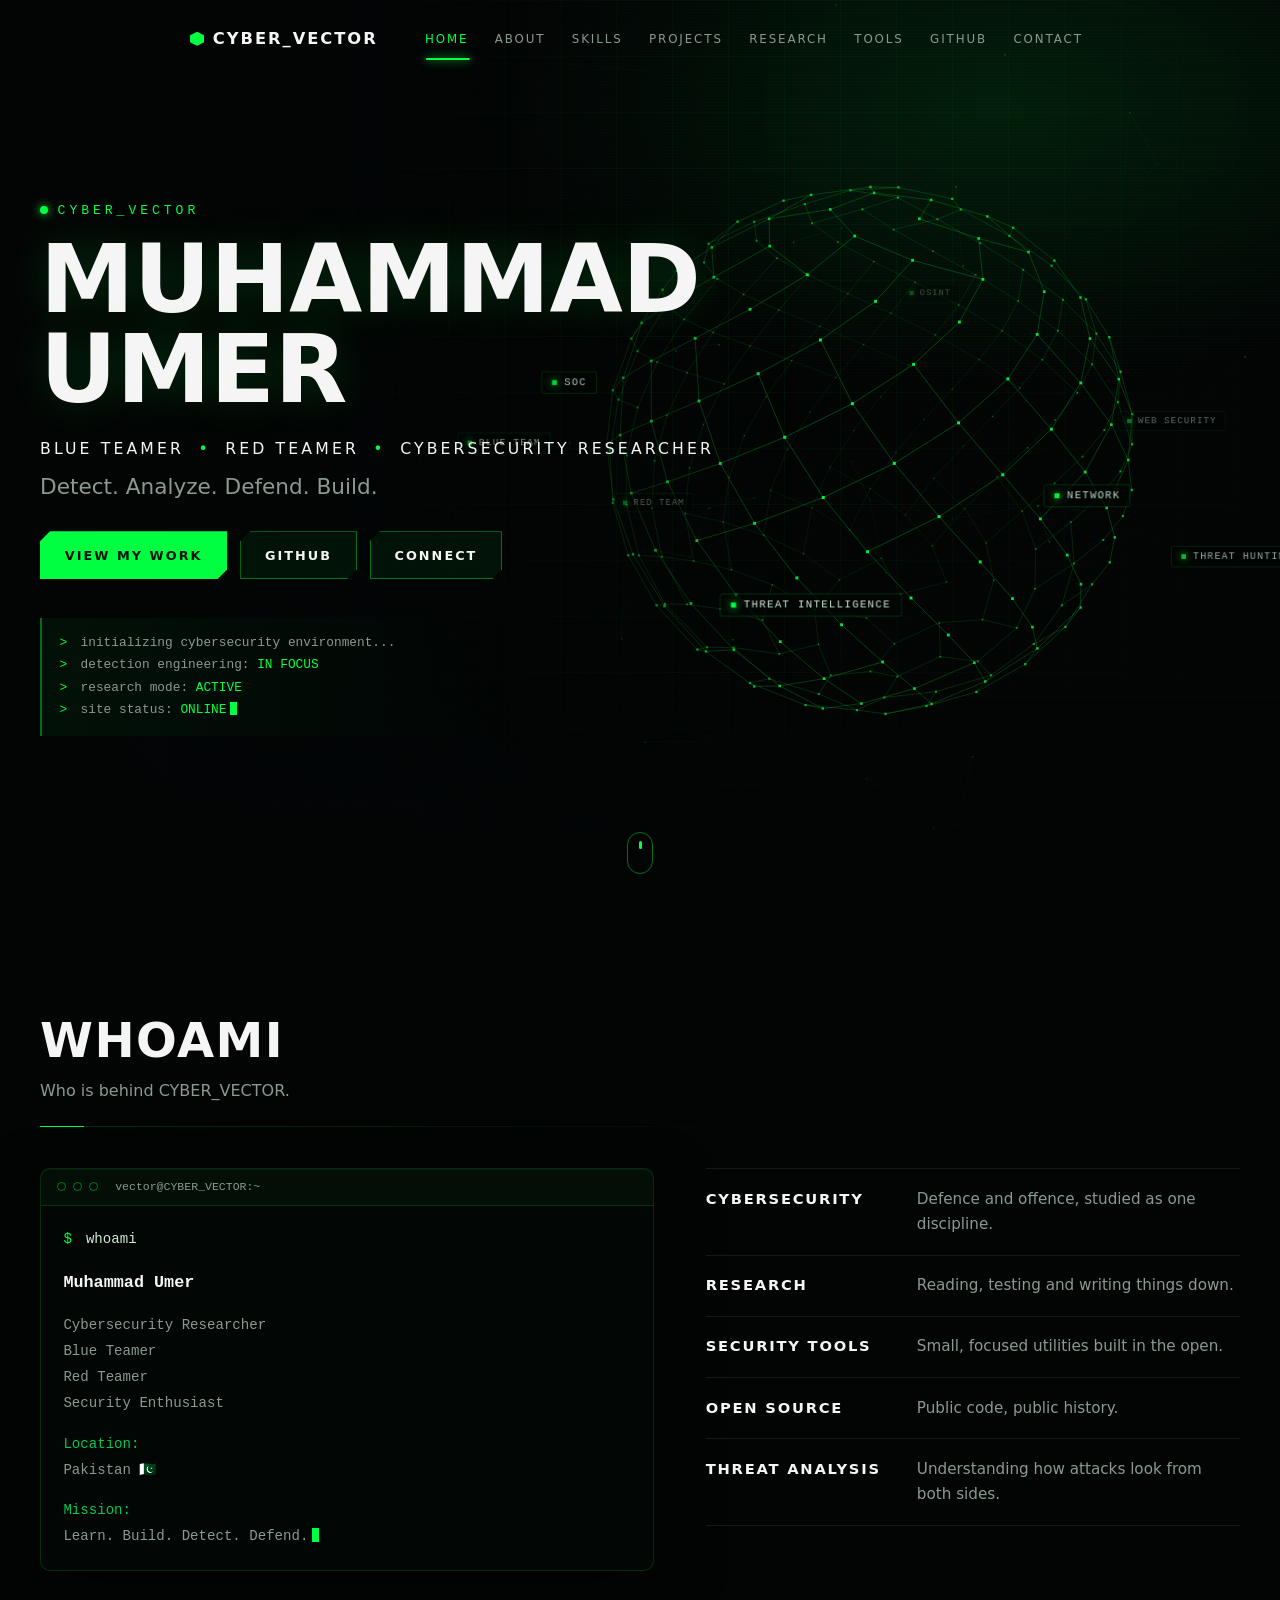
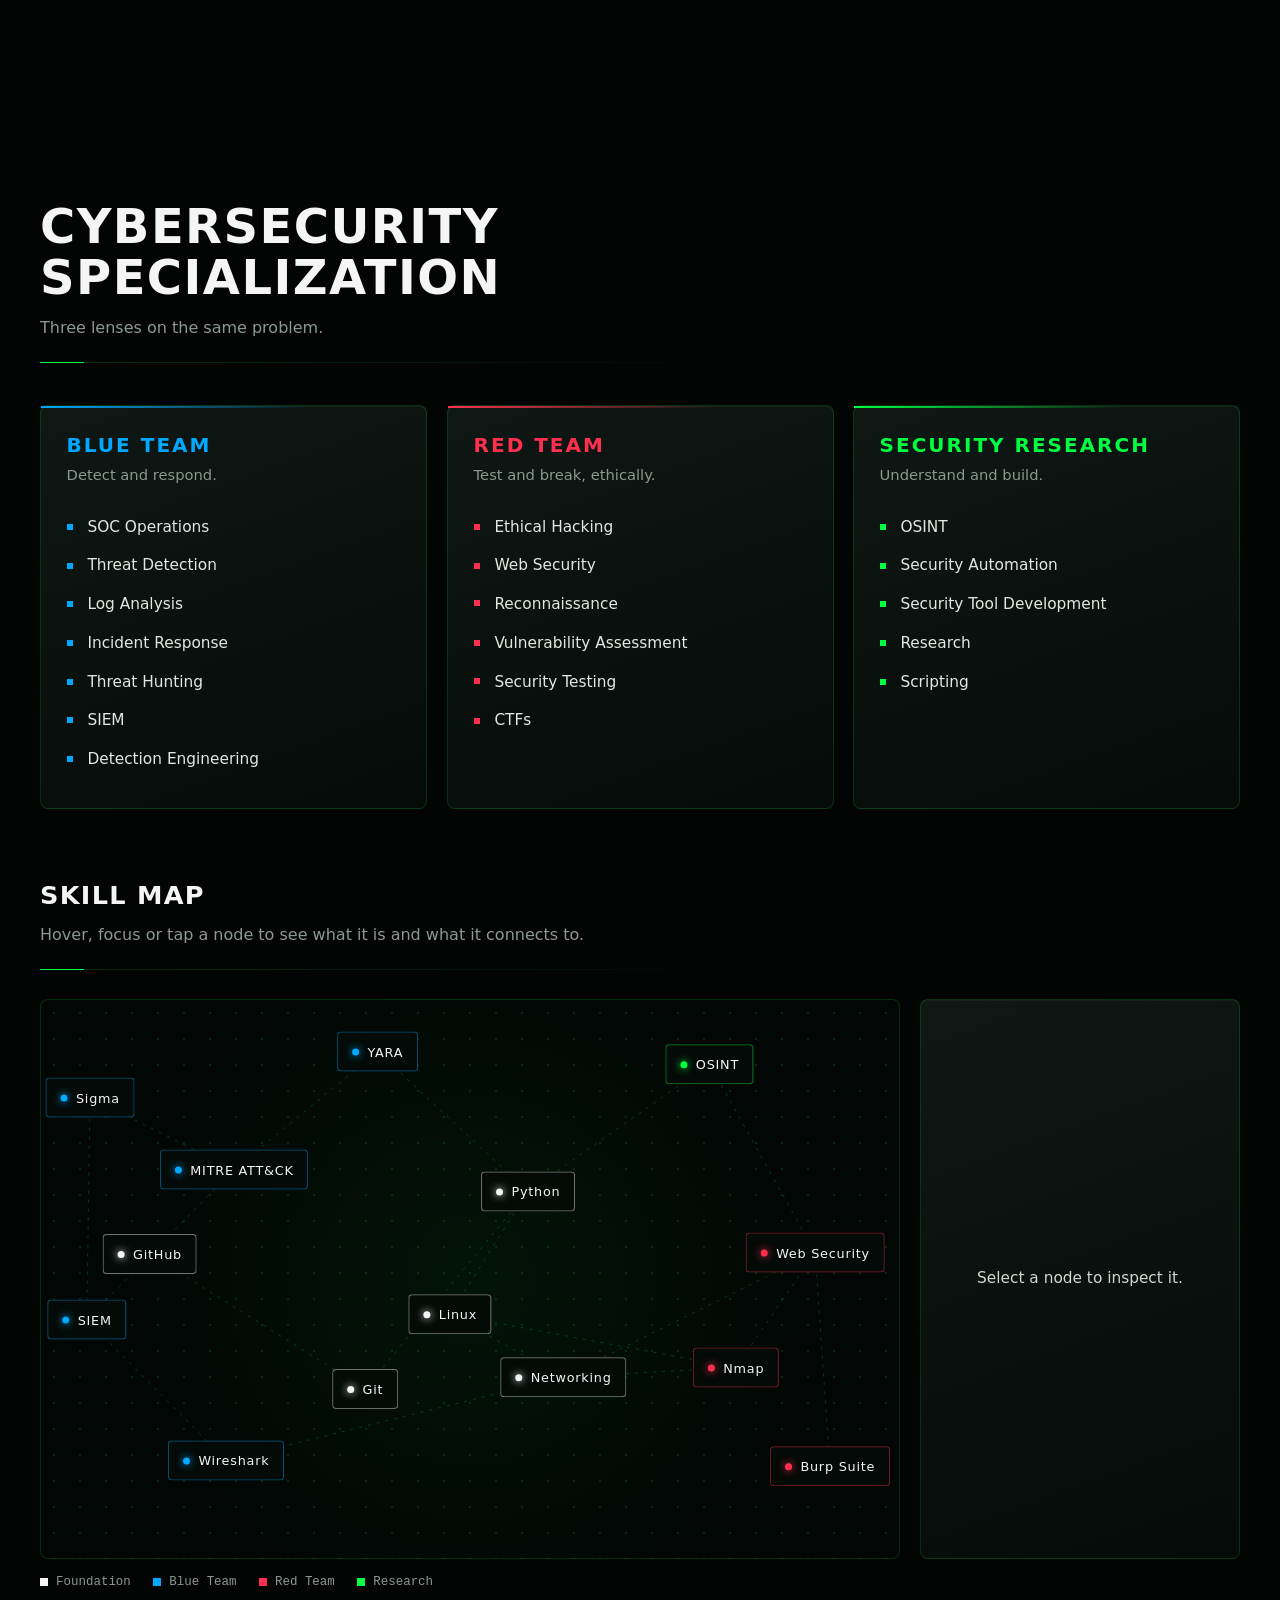
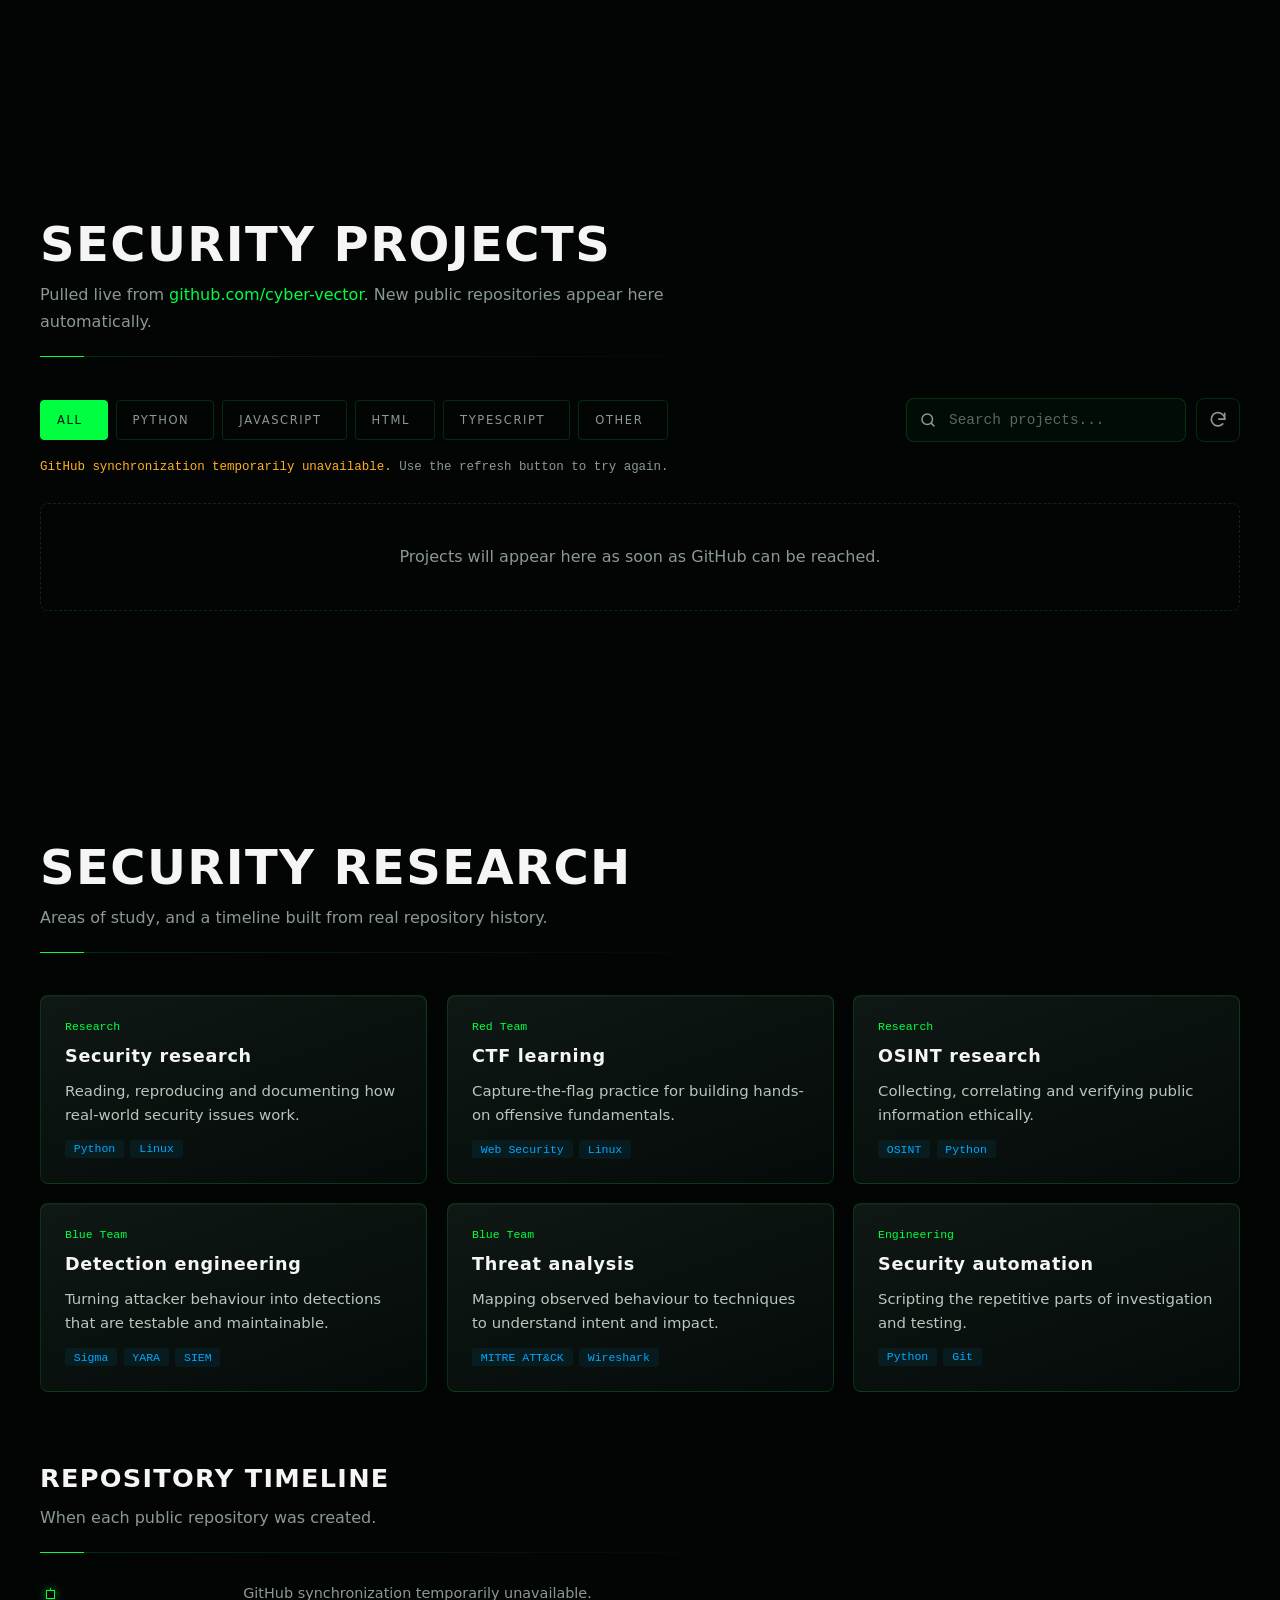
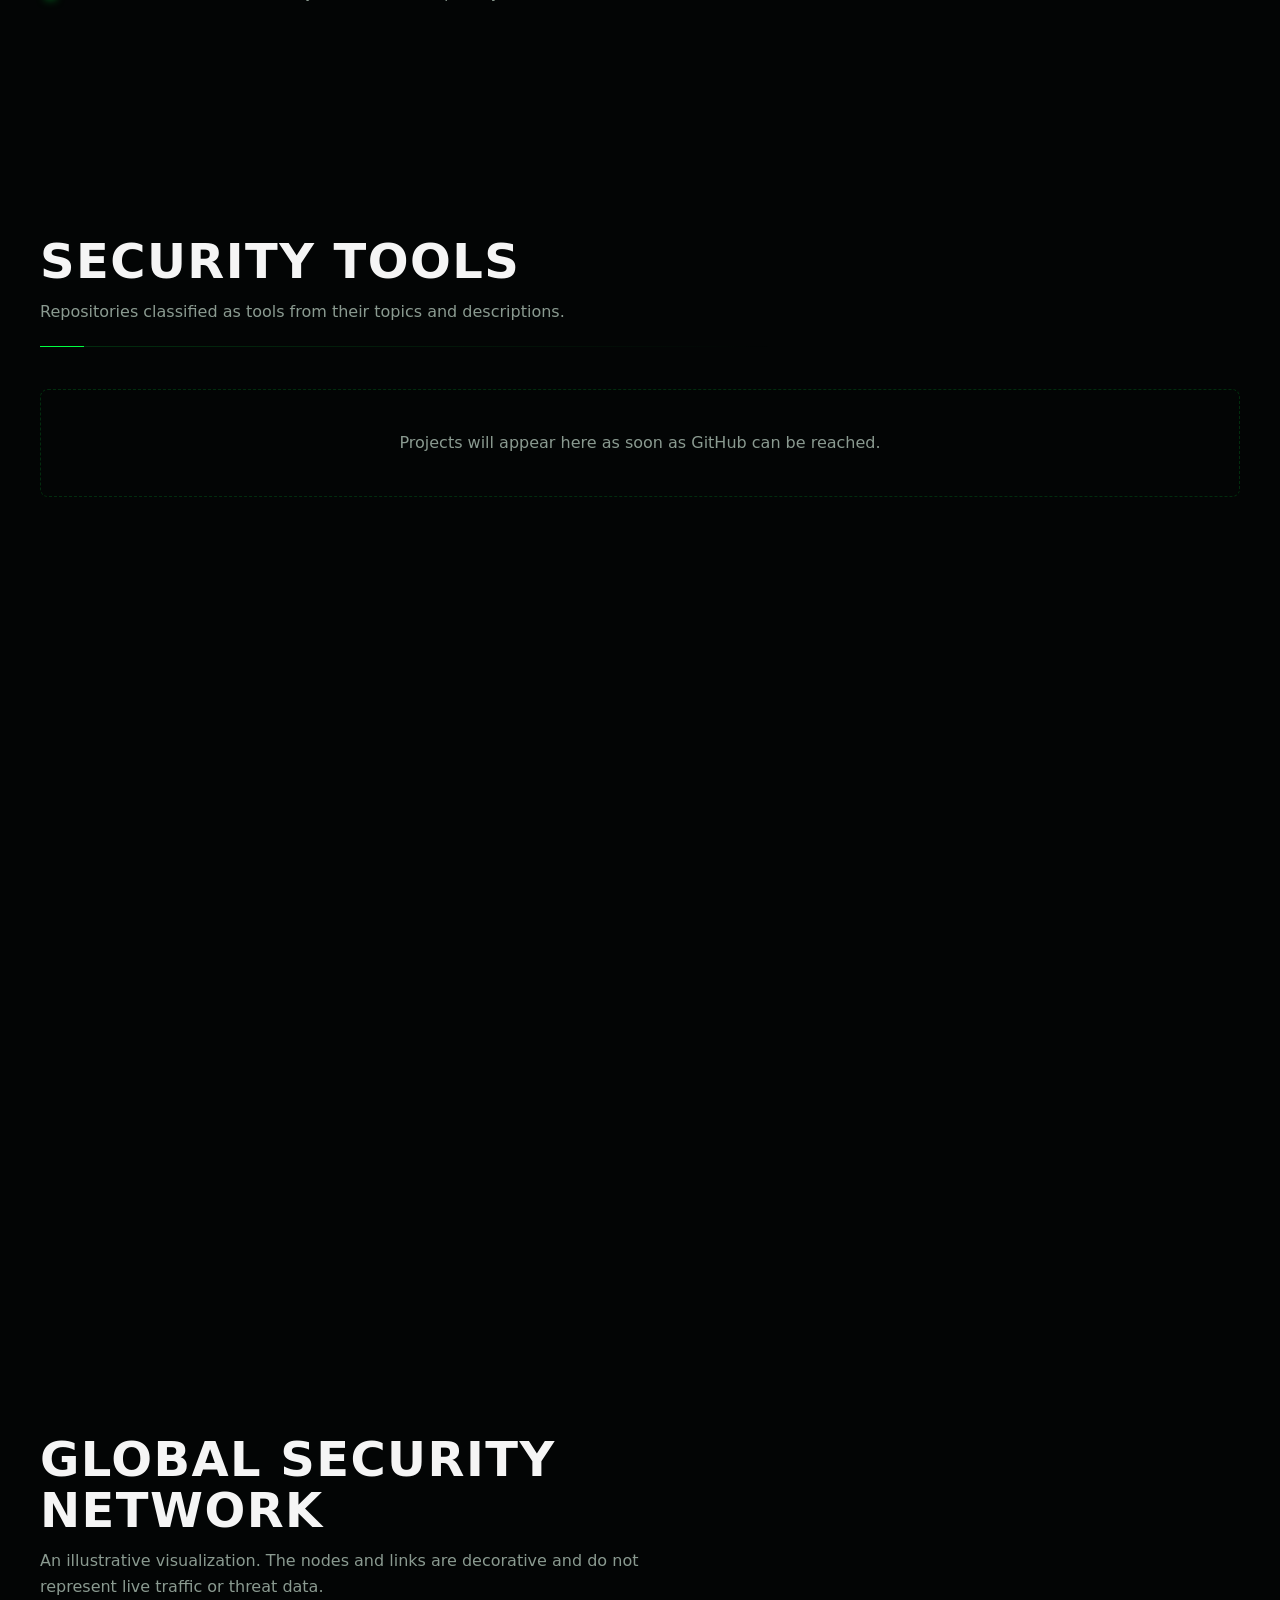
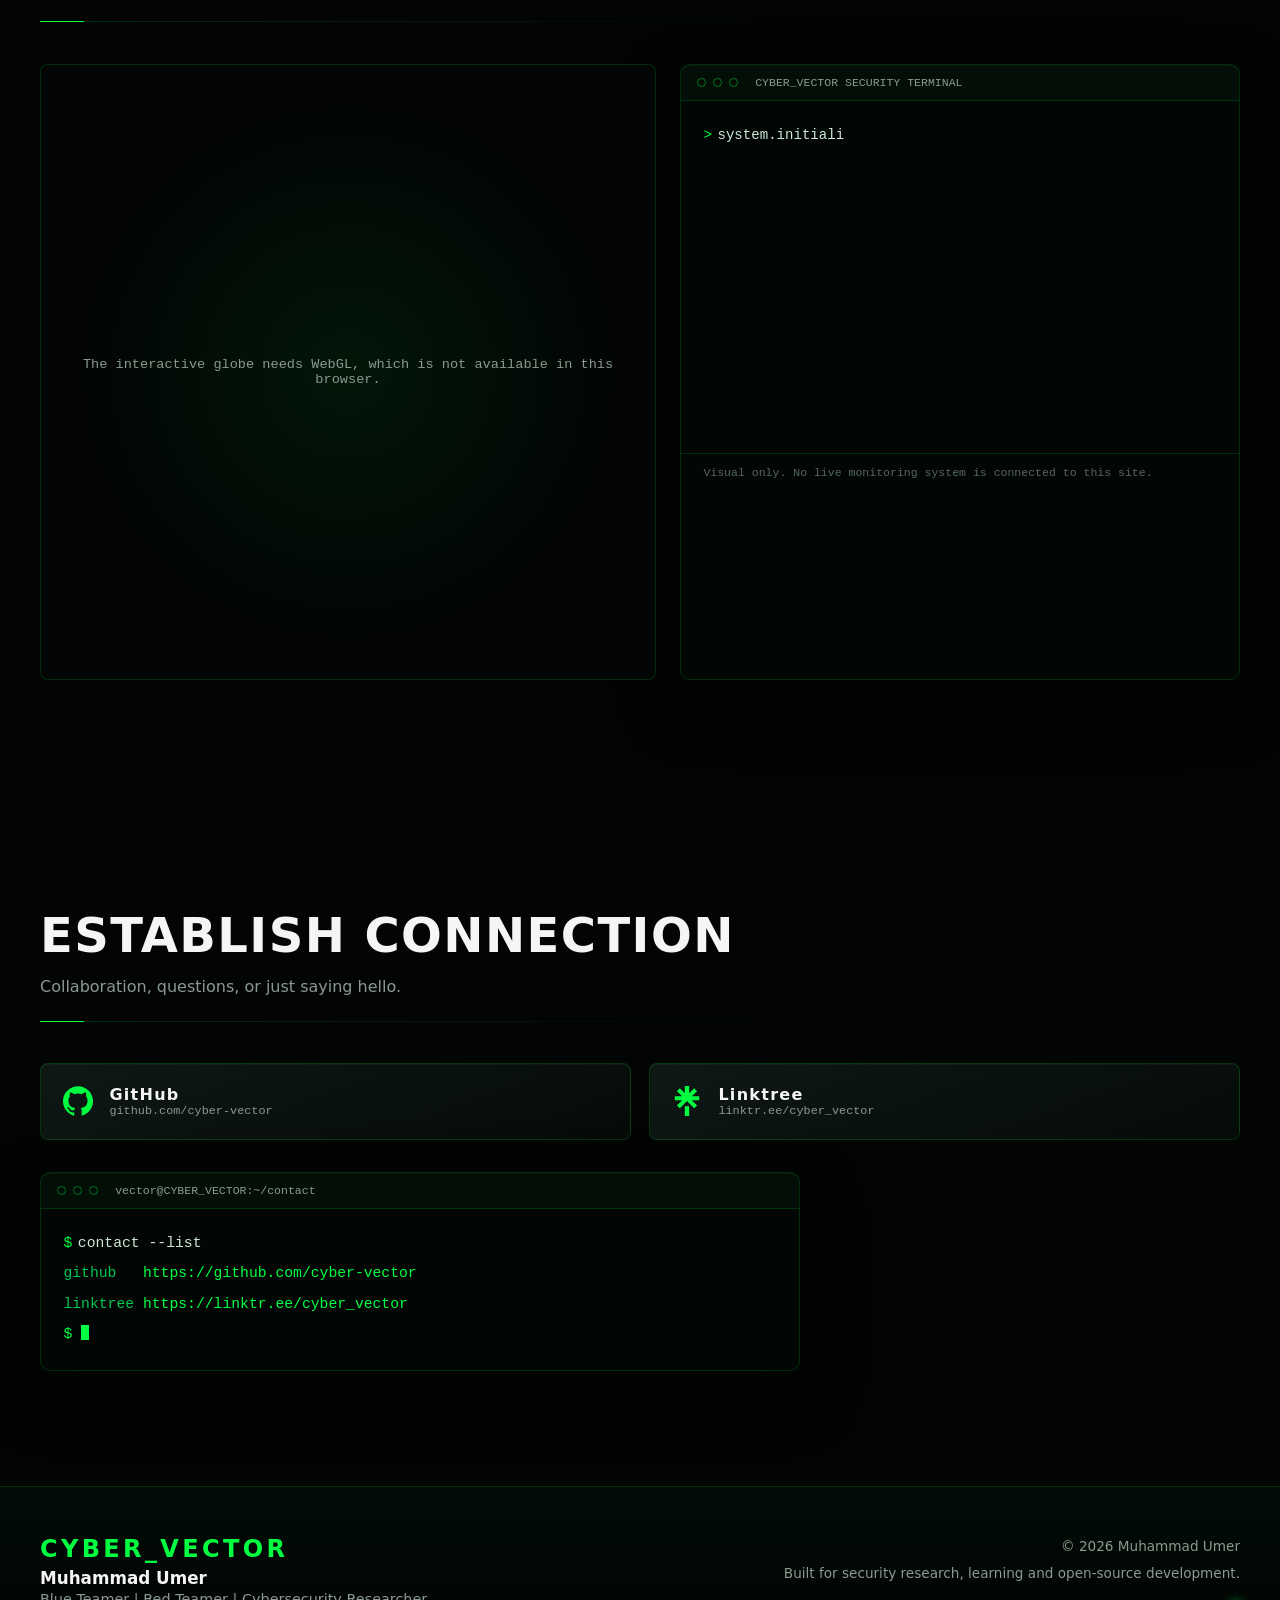
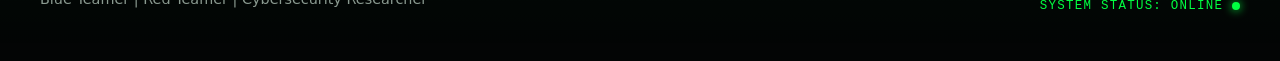
==== commit eeb69523: "Rename cyber-vector.github.io to index.html" ====
--- a/index.html
+++ b/index.html
@@ -1,6 +1,7 @@
 <!DOCTYPE html>
 <html lang="en" data-theme="dark">
 <head>
+<meta name="google-site-verification" content="zfdIvDeotCyHEHHpeLw9n1QbhoUwDPQKXIfv4mjQgDU" />
   <meta charset="utf-8">
   <meta name="viewport" content="width=device-width, initial-scale=1, viewport-fit=cover">
 
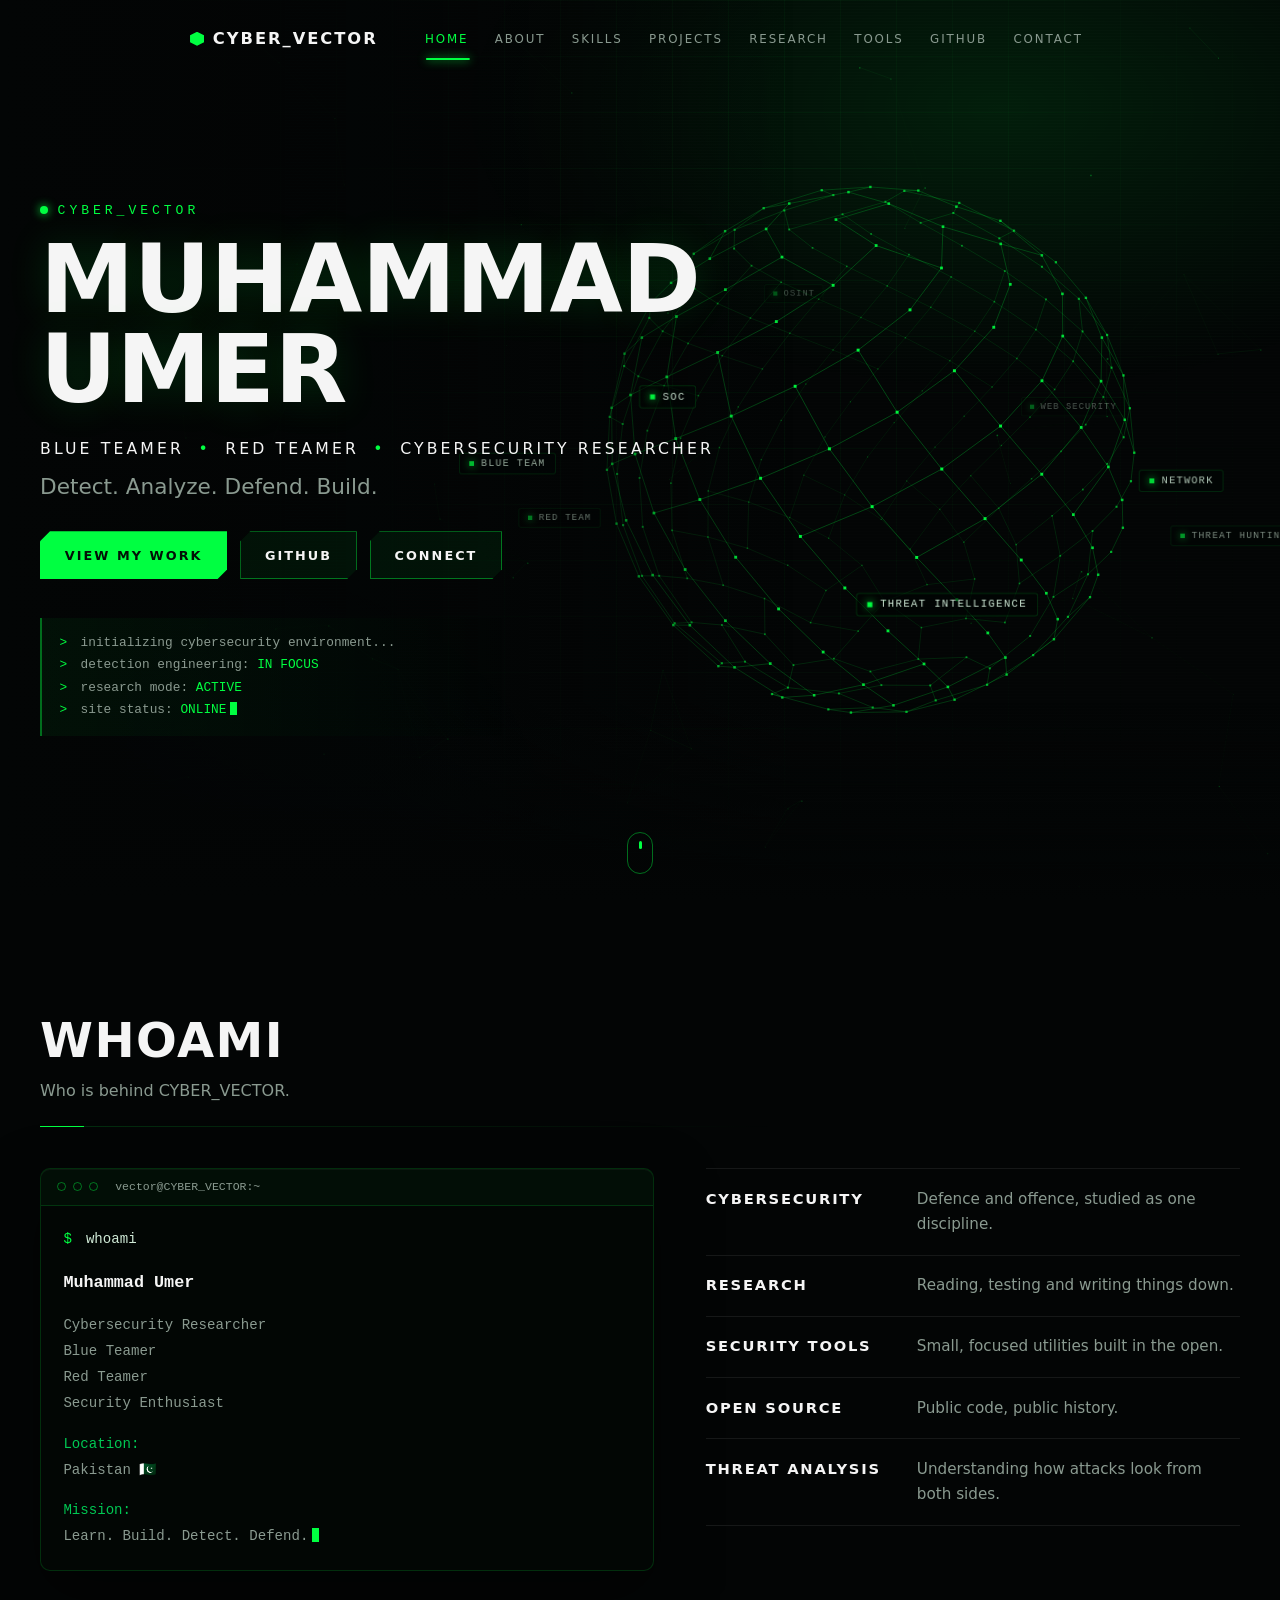
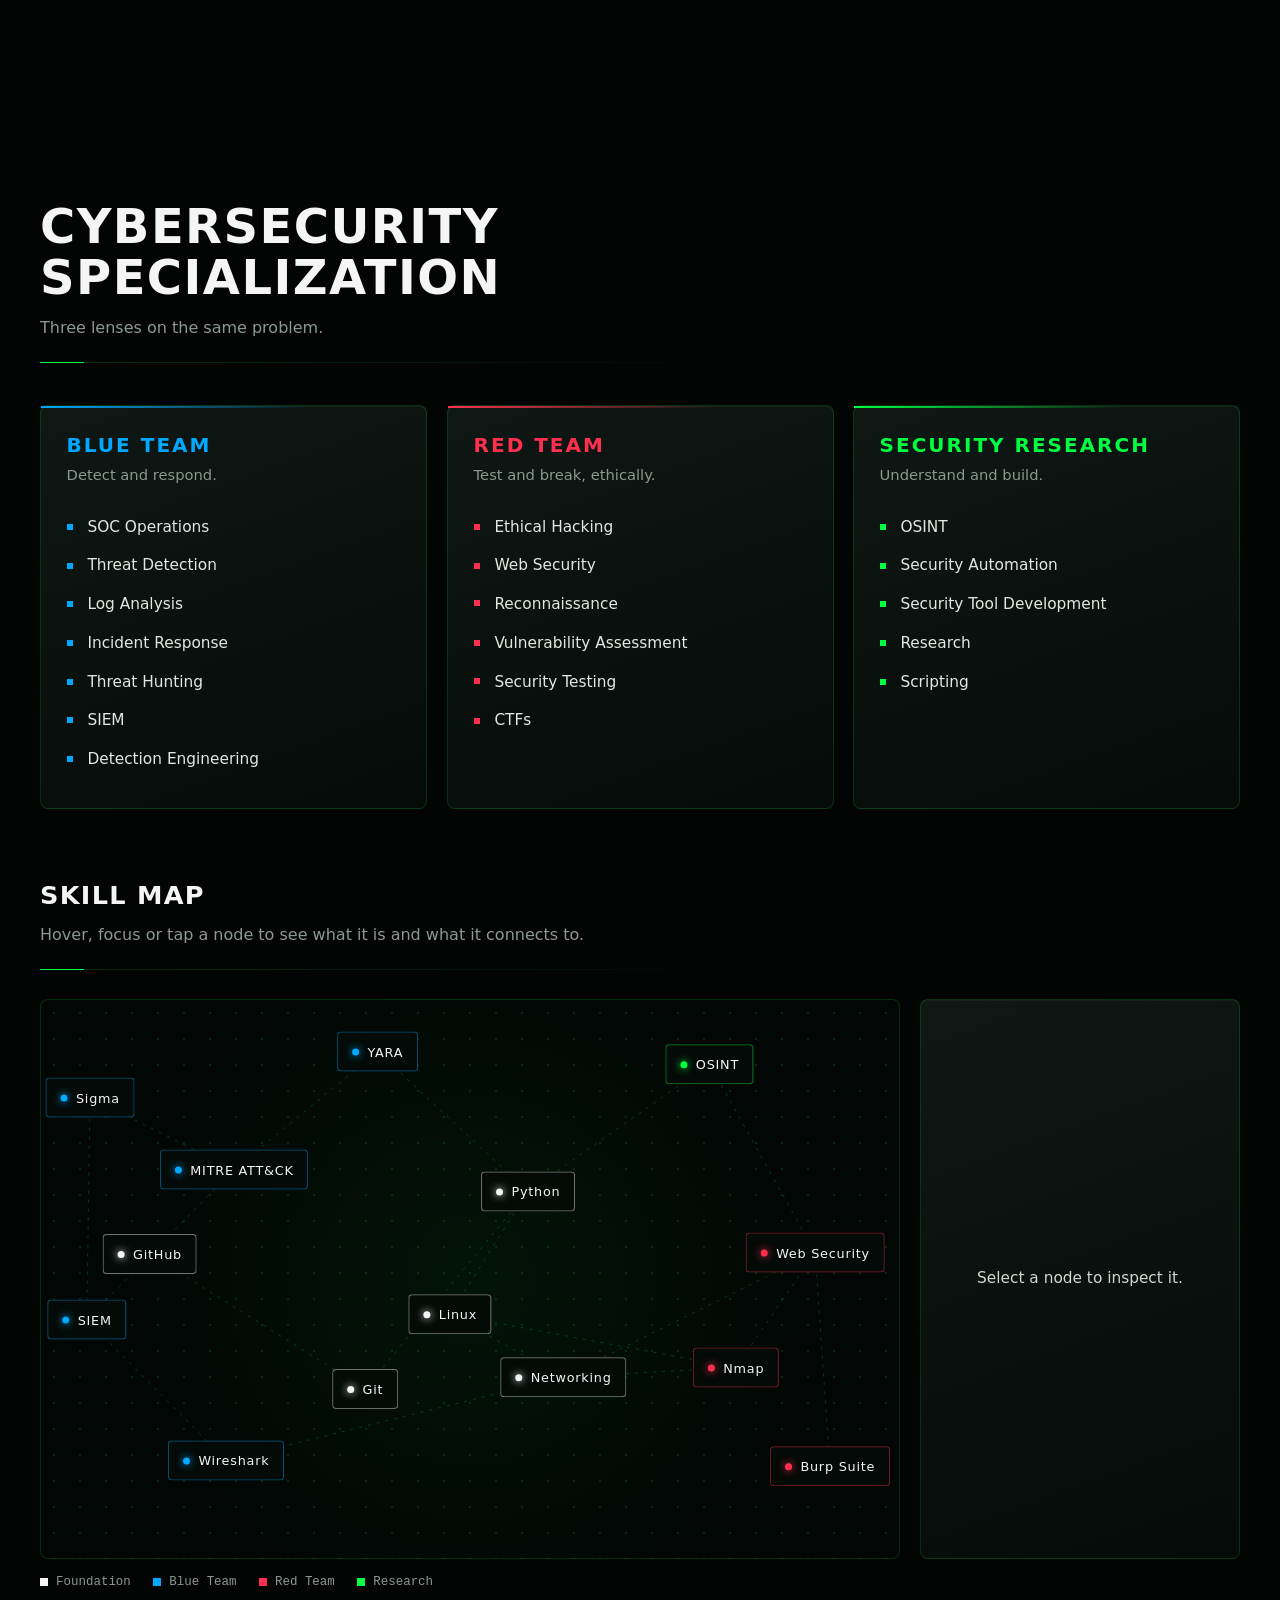
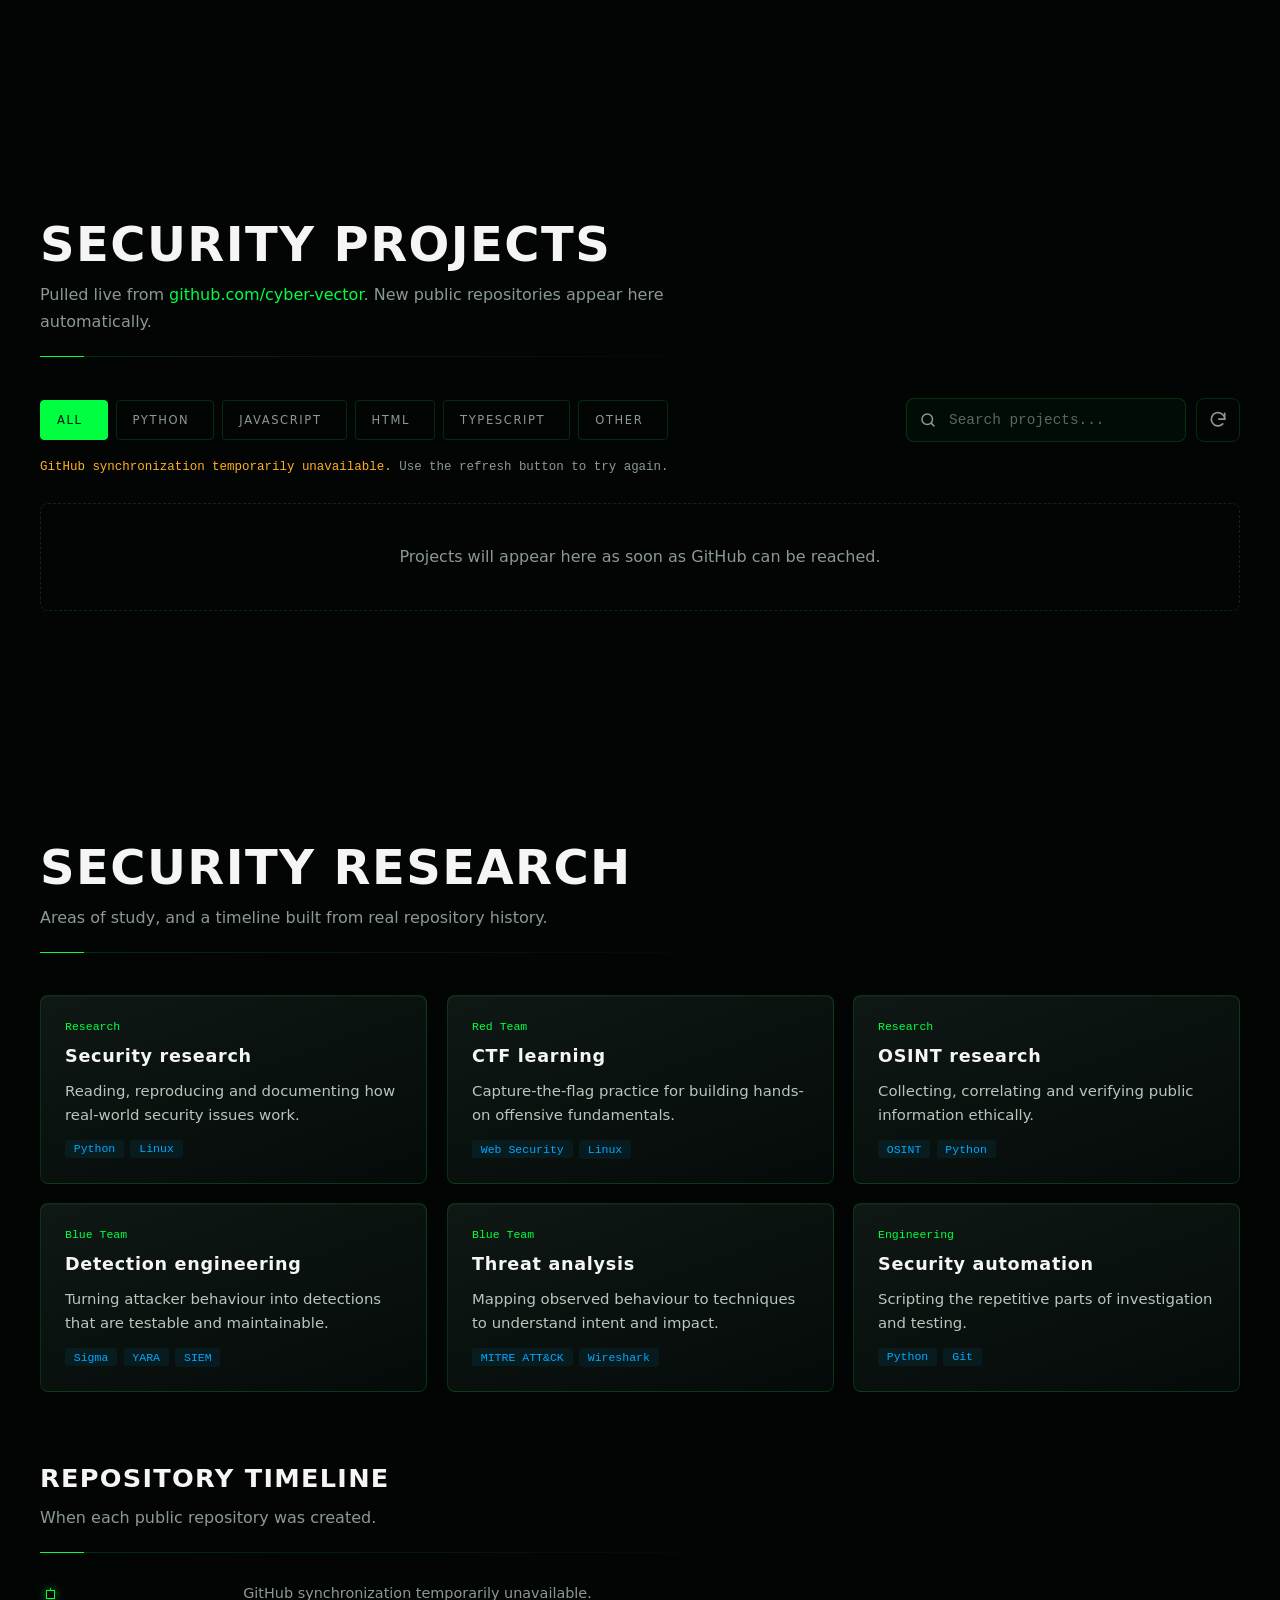
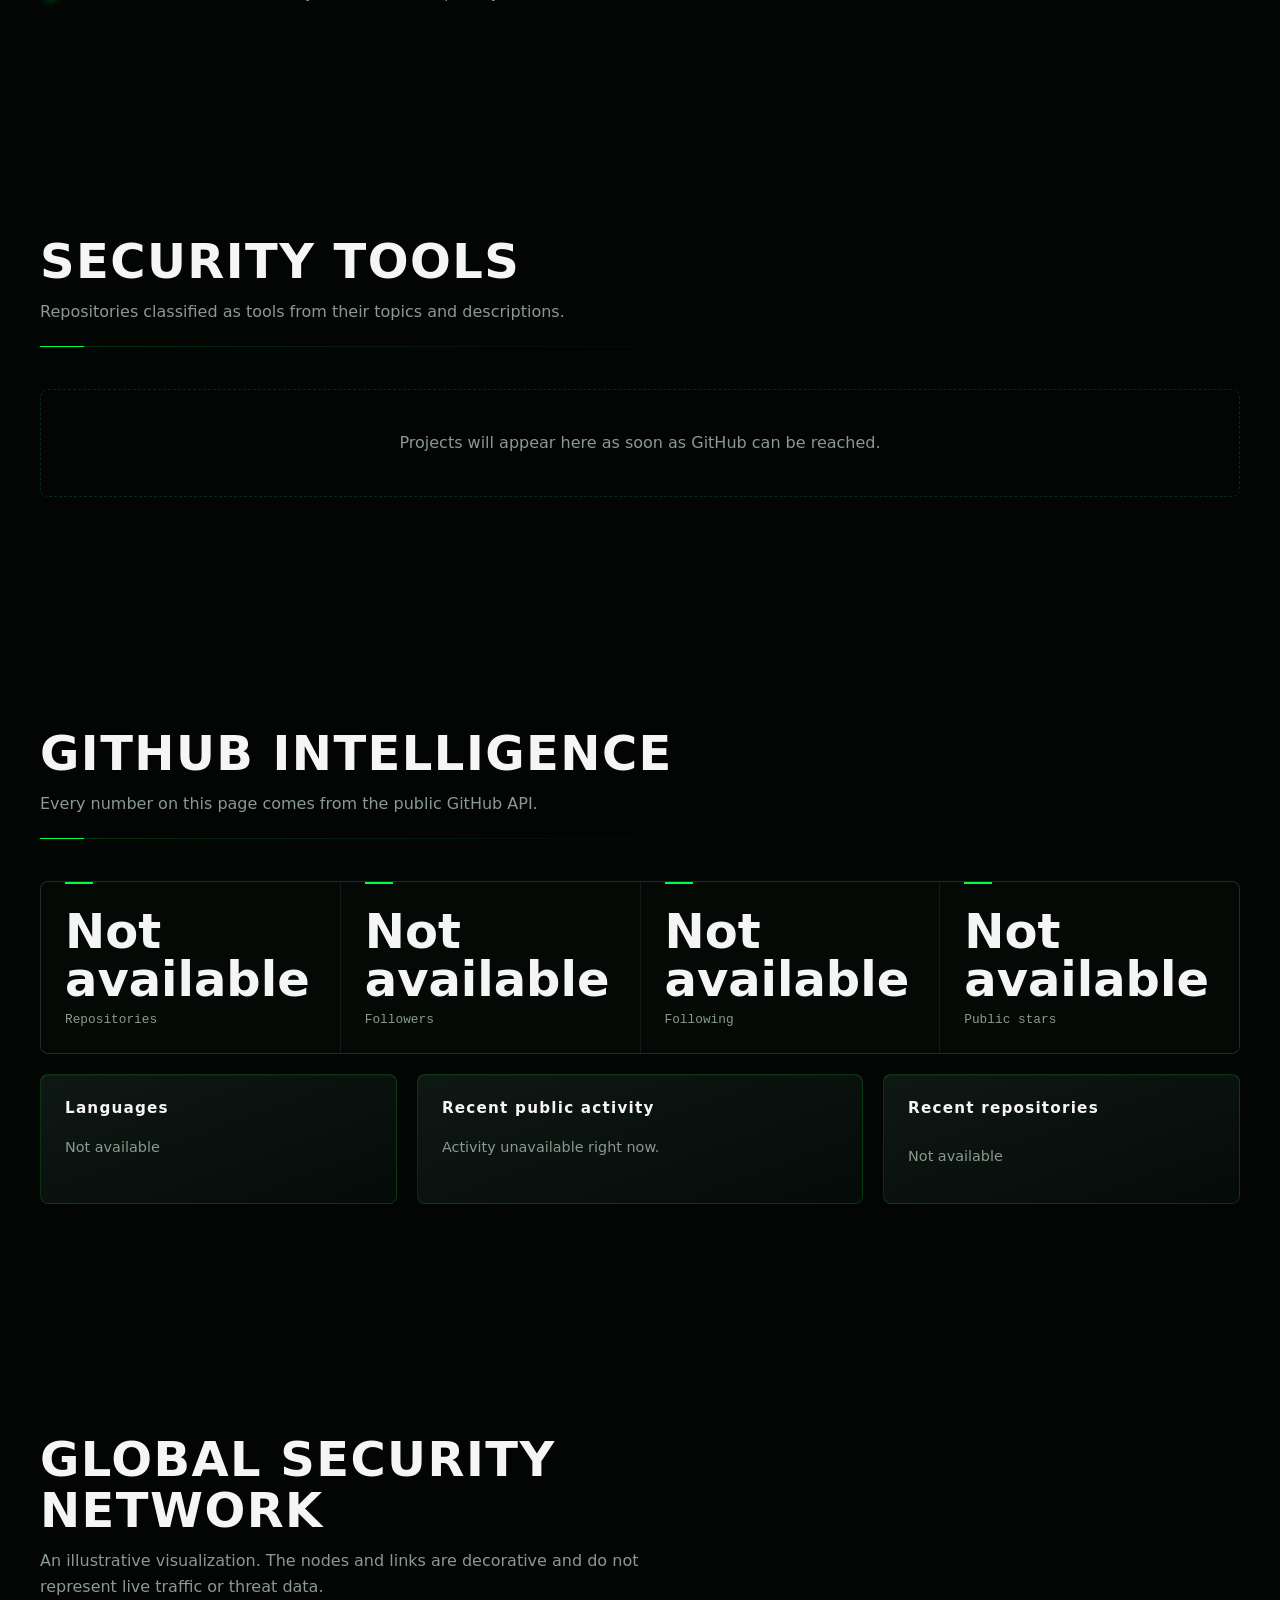
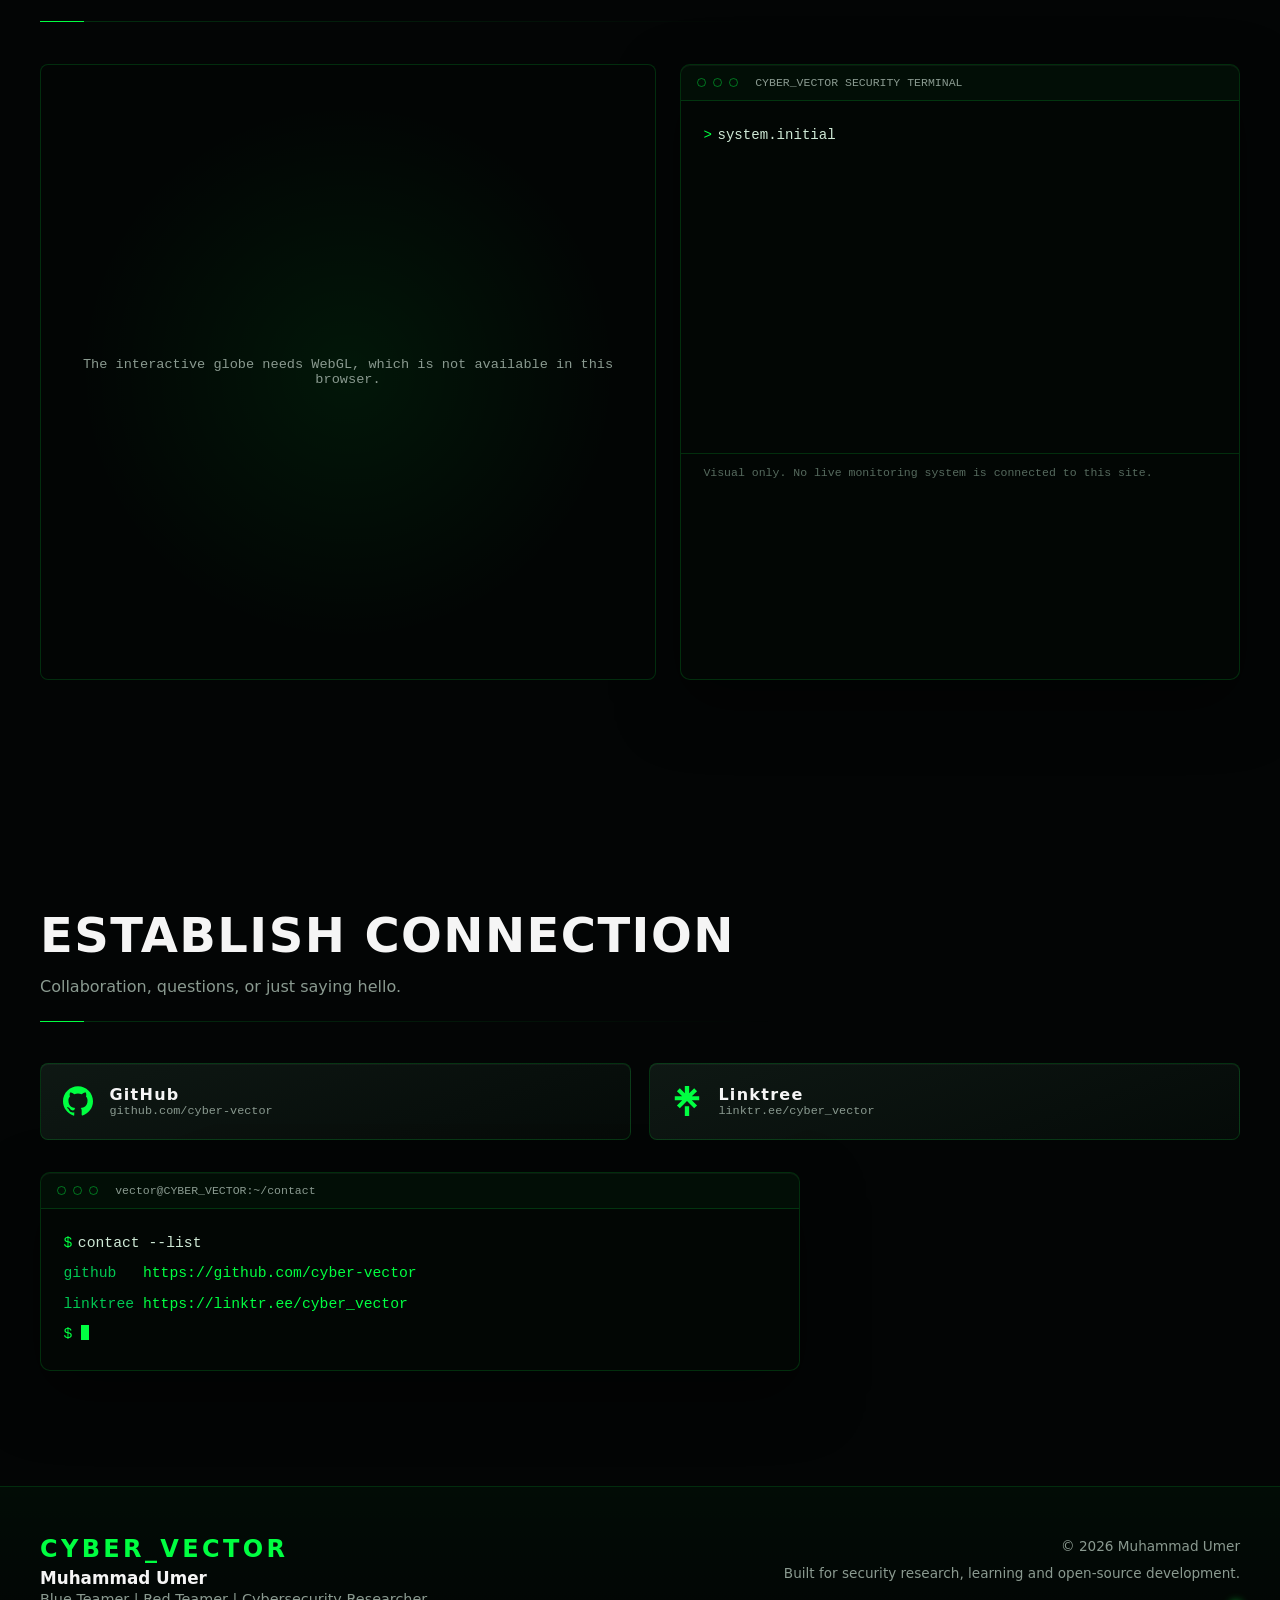
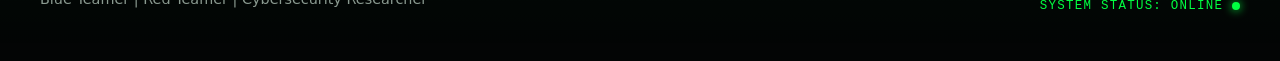
==== commit d234944f: "Remove Google site verification meta tag Removed Google site verification meta tag from index.html" ====
--- a/index.html
+++ b/index.html
@@ -1,7 +1,6 @@
 <!DOCTYPE html>
 <html lang="en" data-theme="dark">
 <head>
-<meta name="google-site-verification" content="zfdIvDeotCyHEHHpeLw9n1QbhoUwDPQKXIfv4mjQgDU" />
   <meta charset="utf-8">
   <meta name="viewport" content="width=device-width, initial-scale=1, viewport-fit=cover">
 
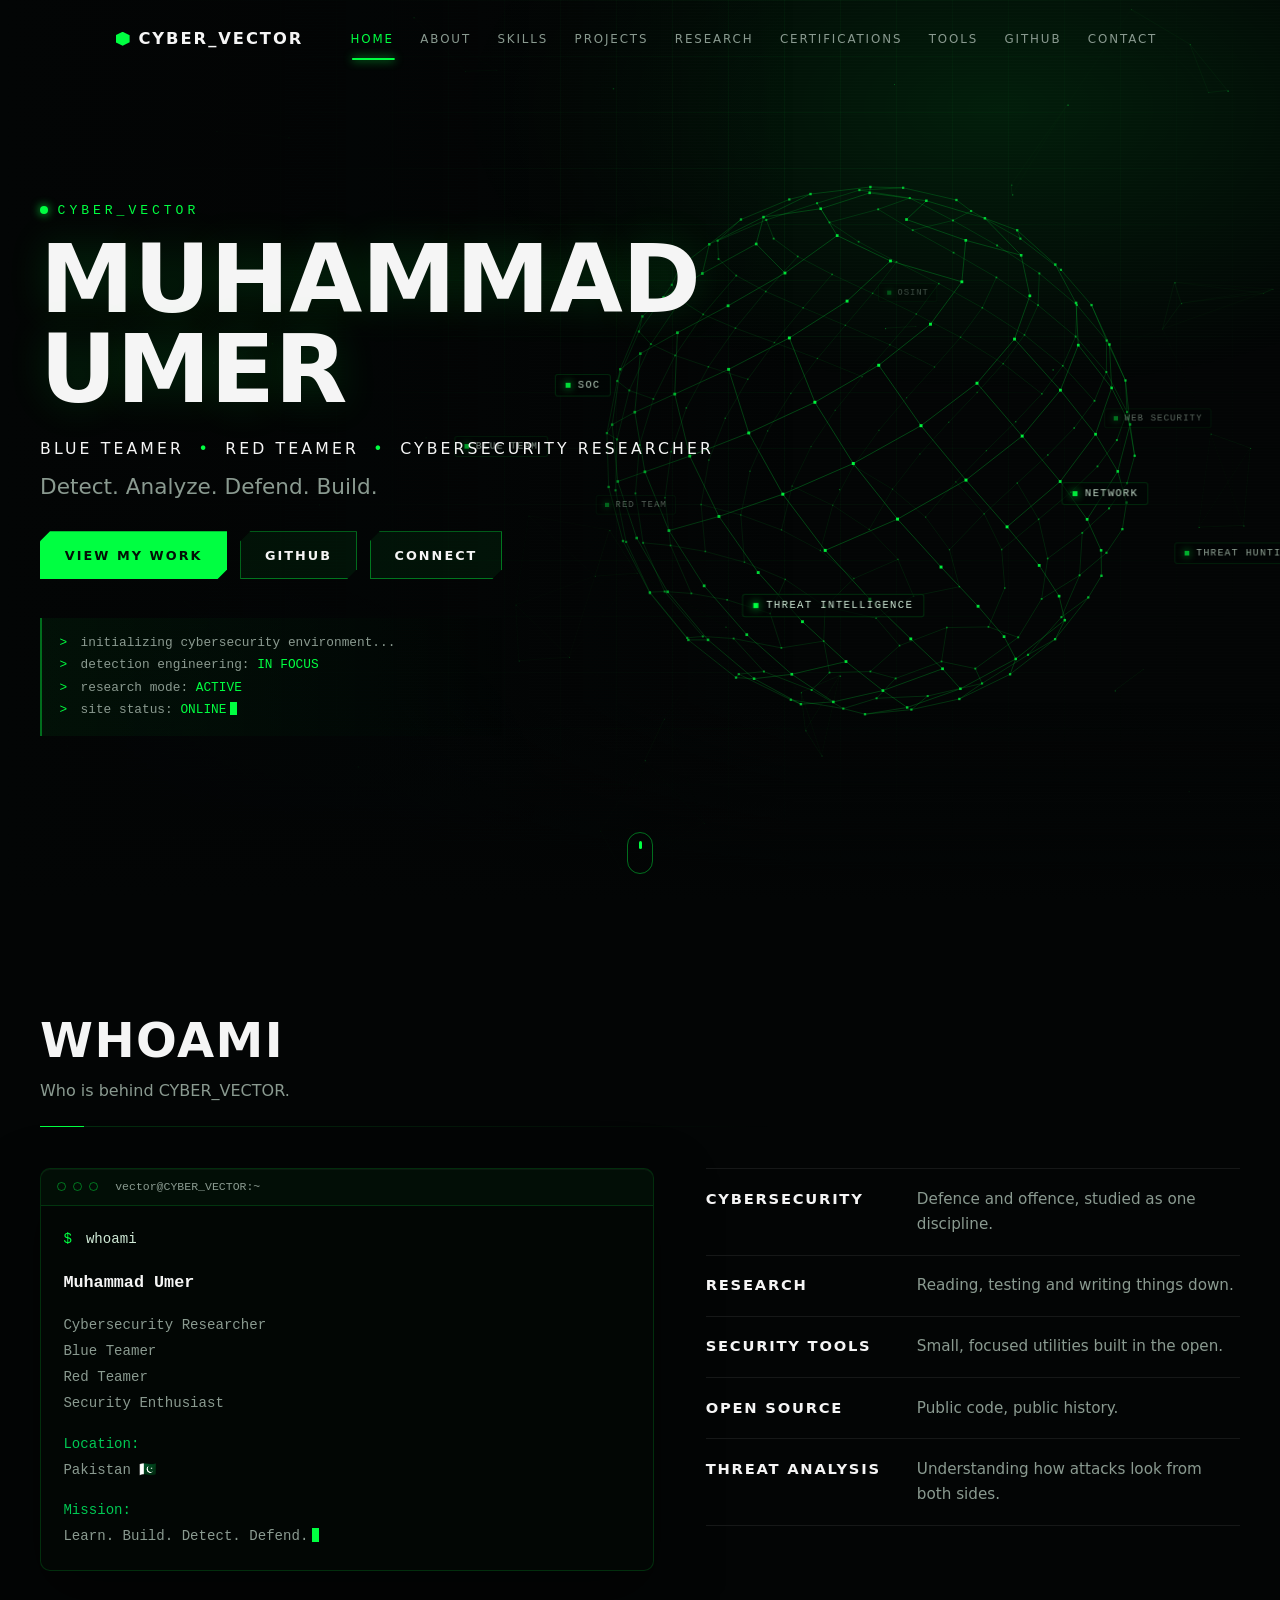
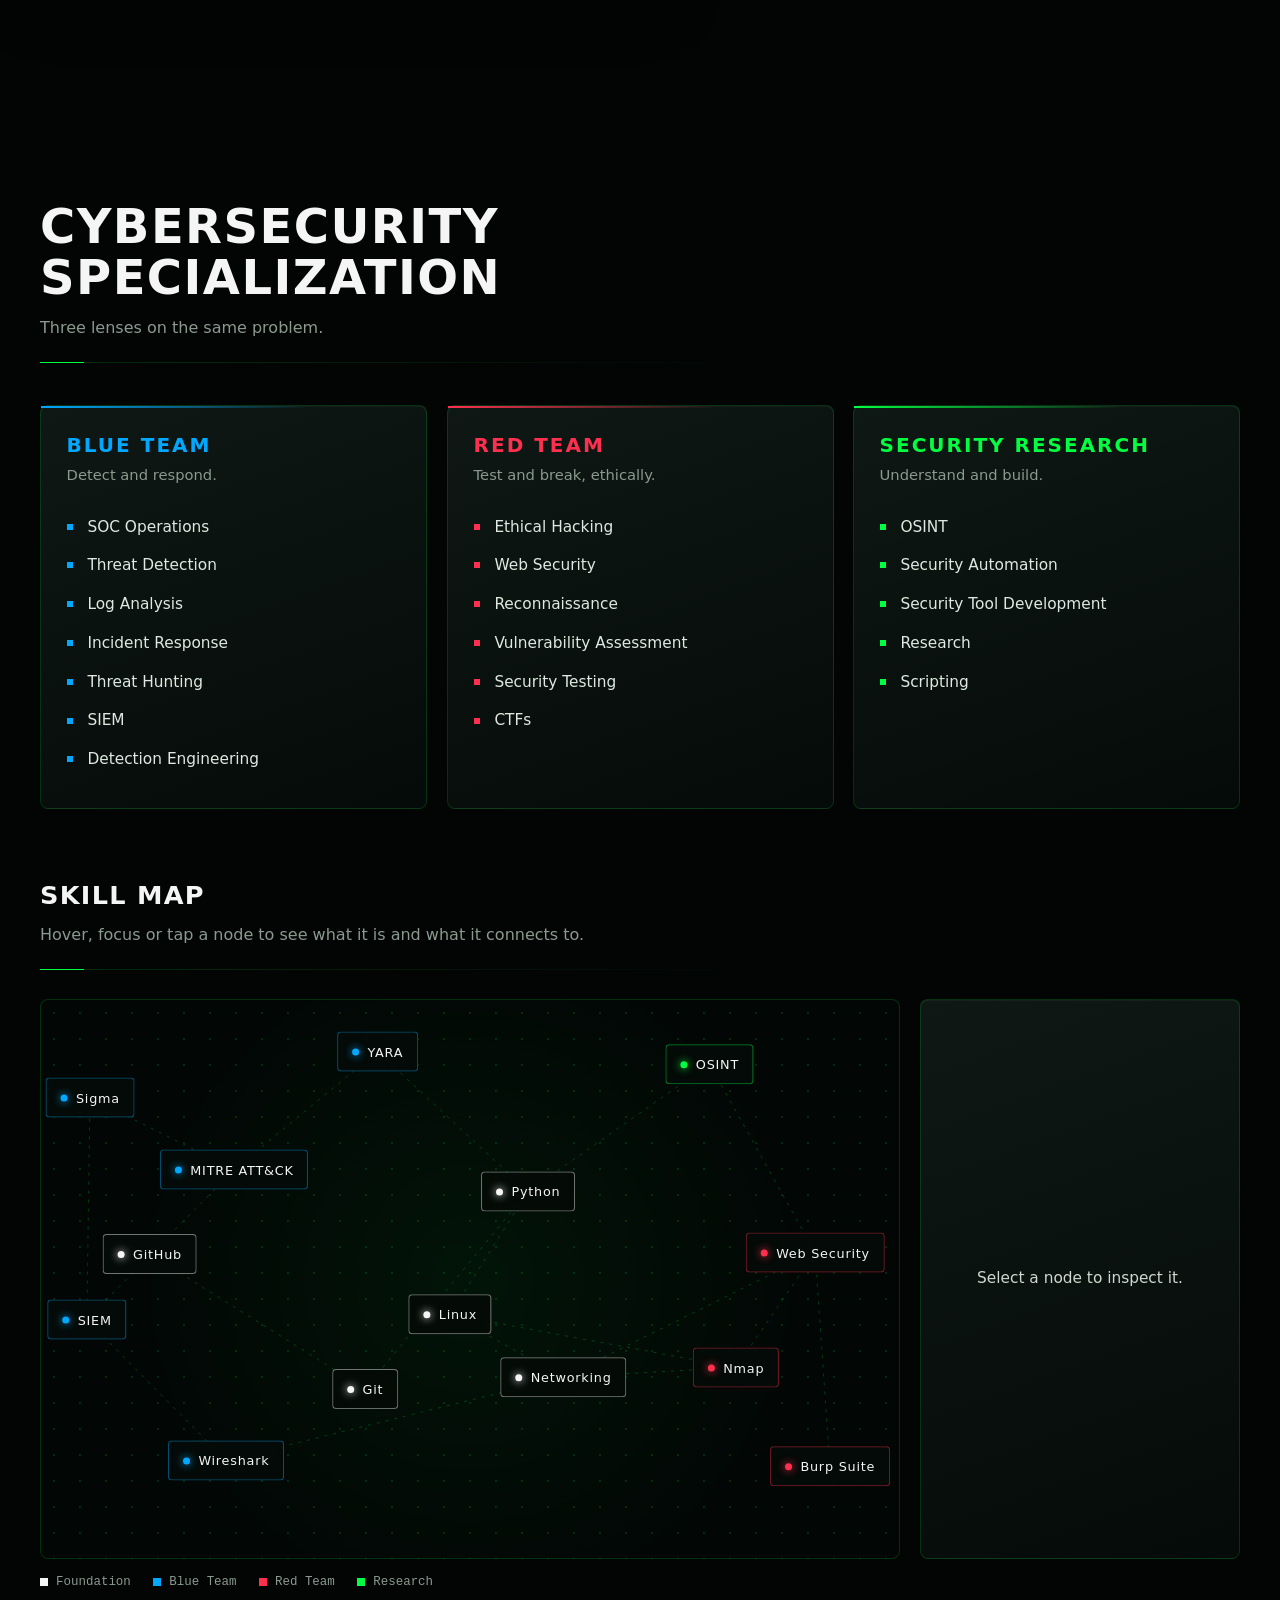
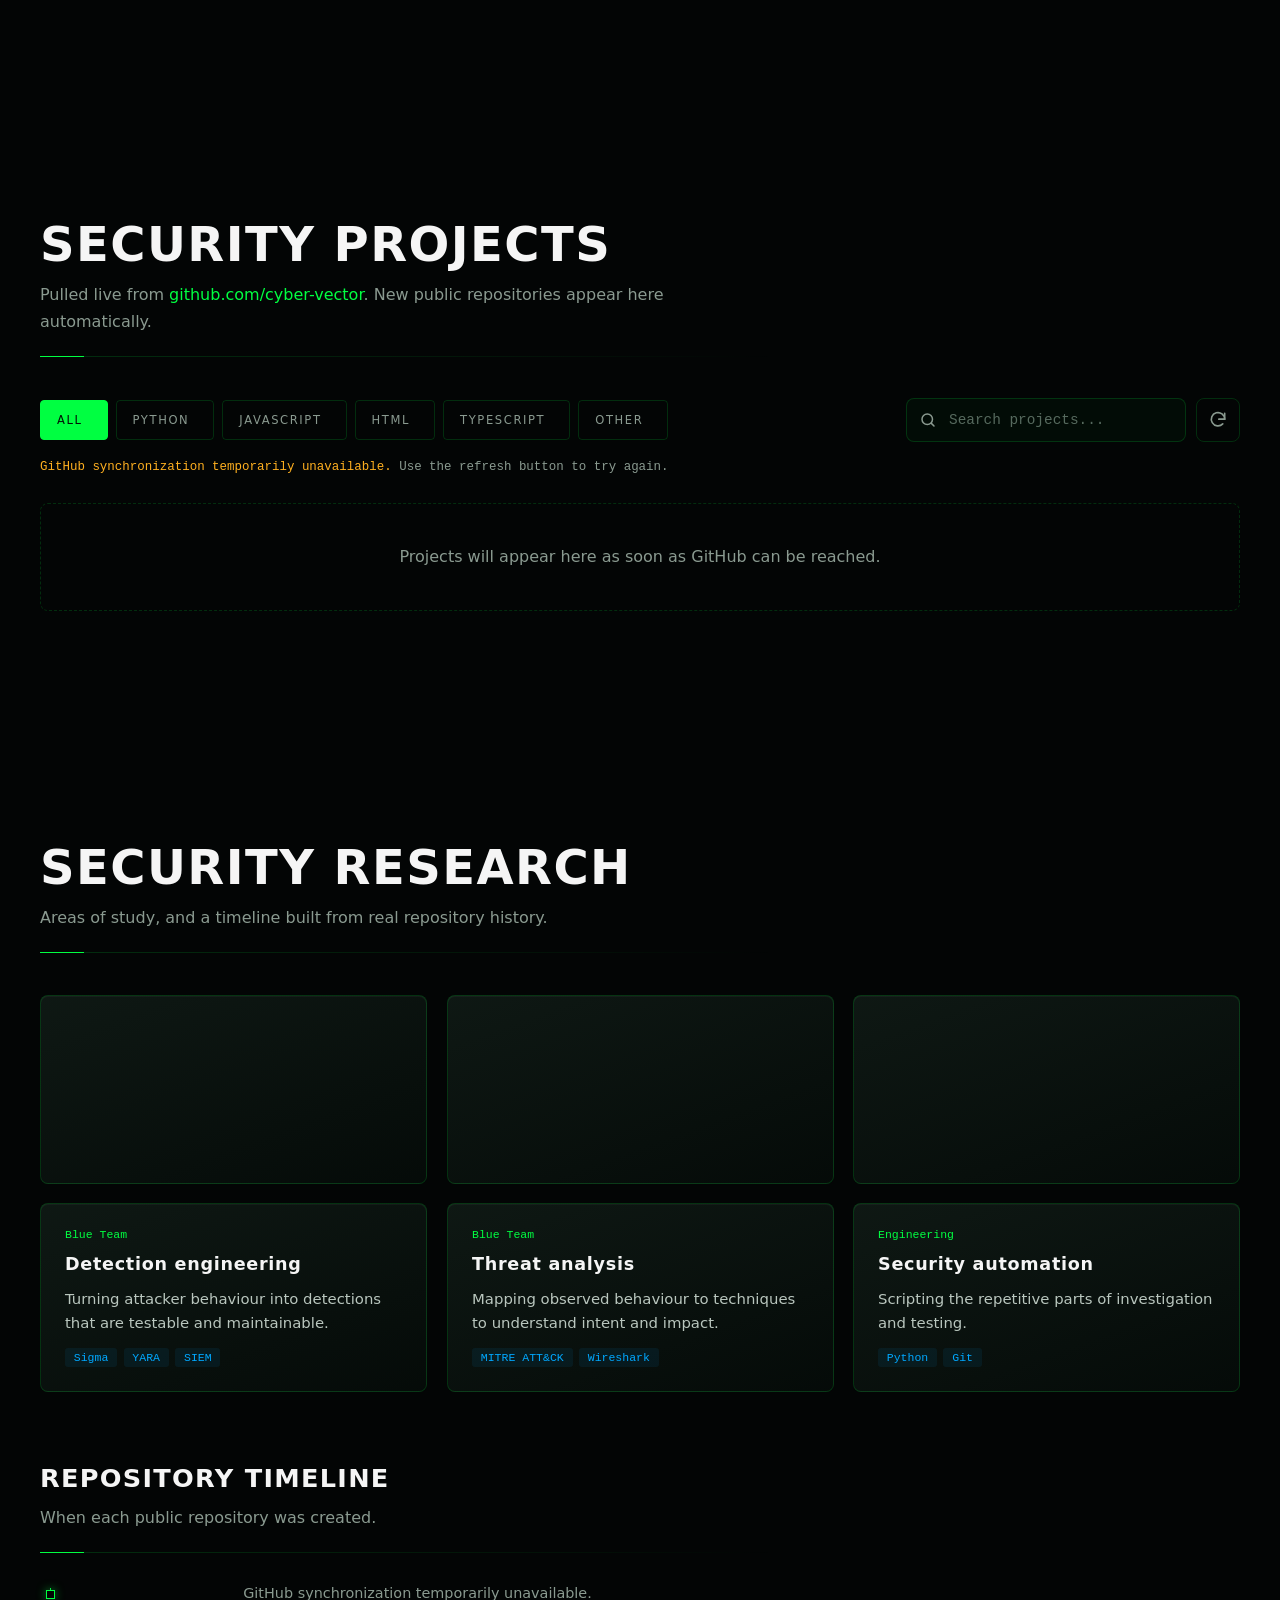
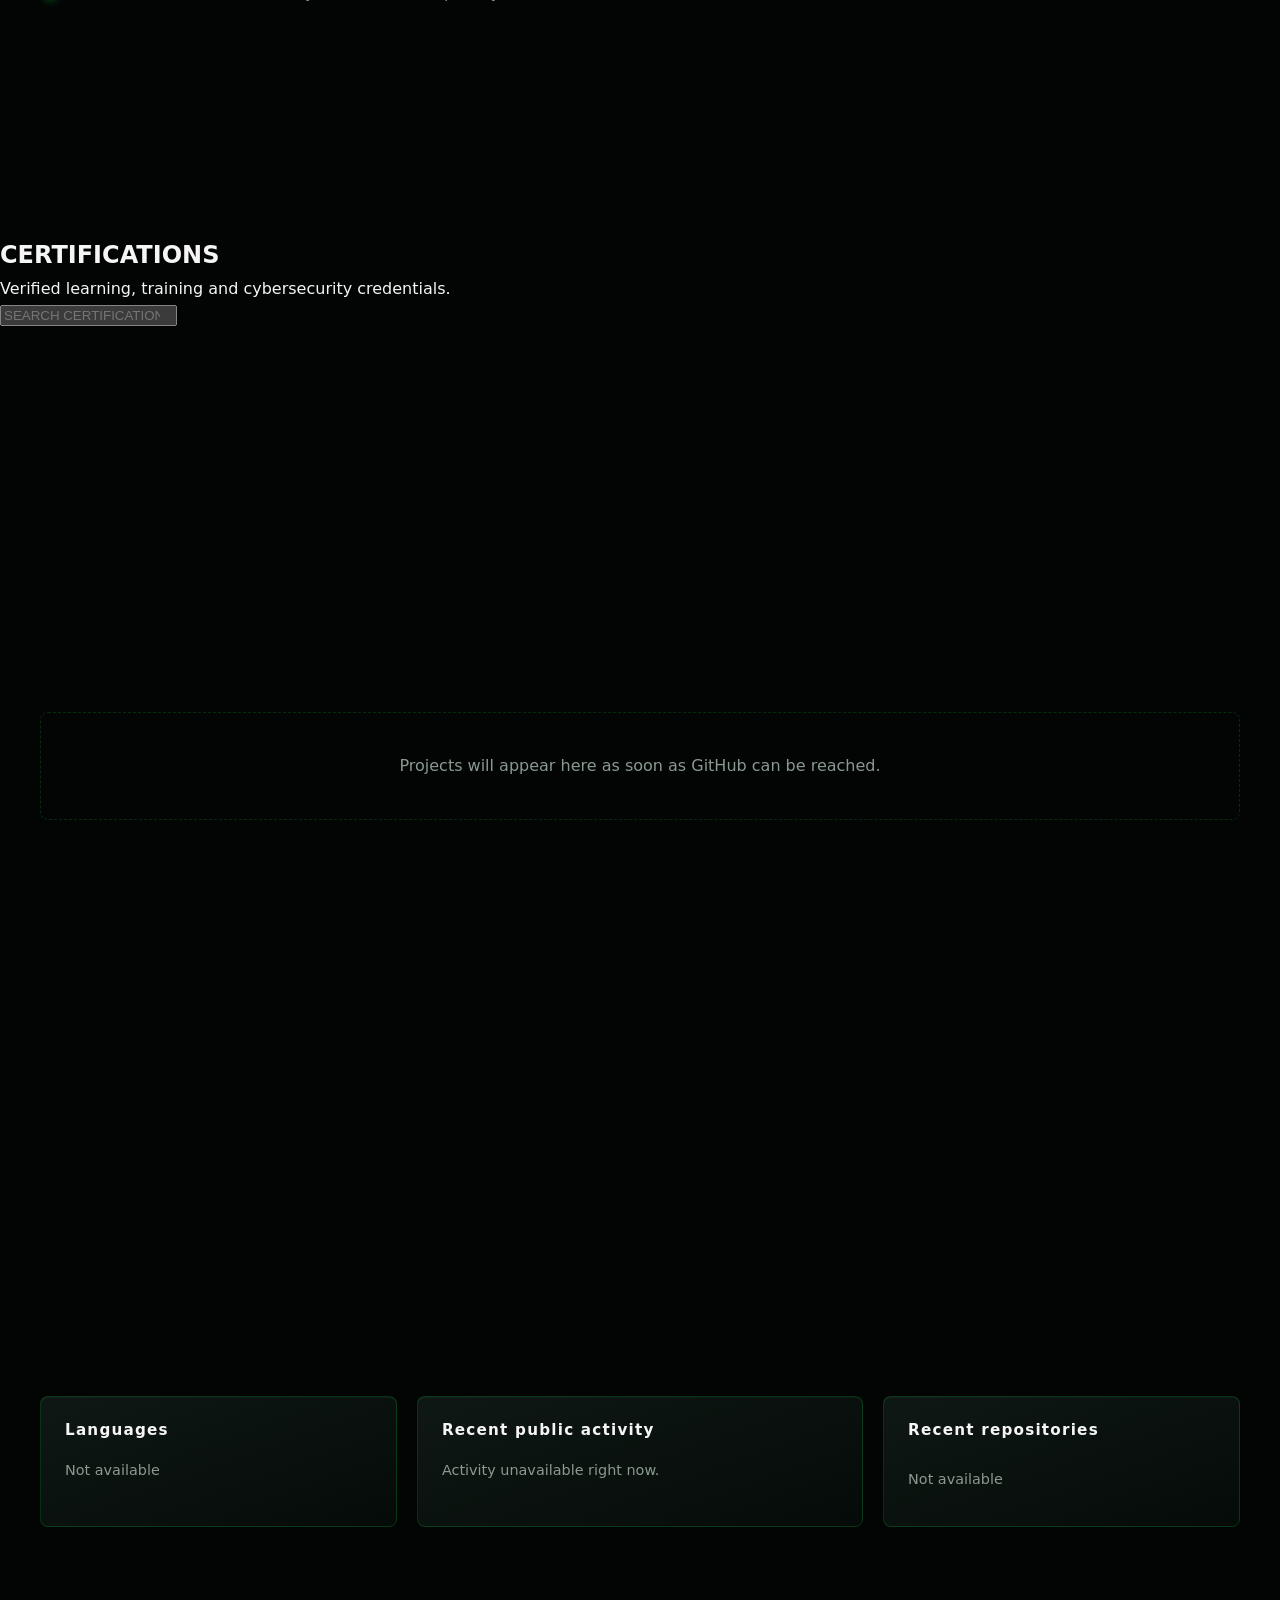
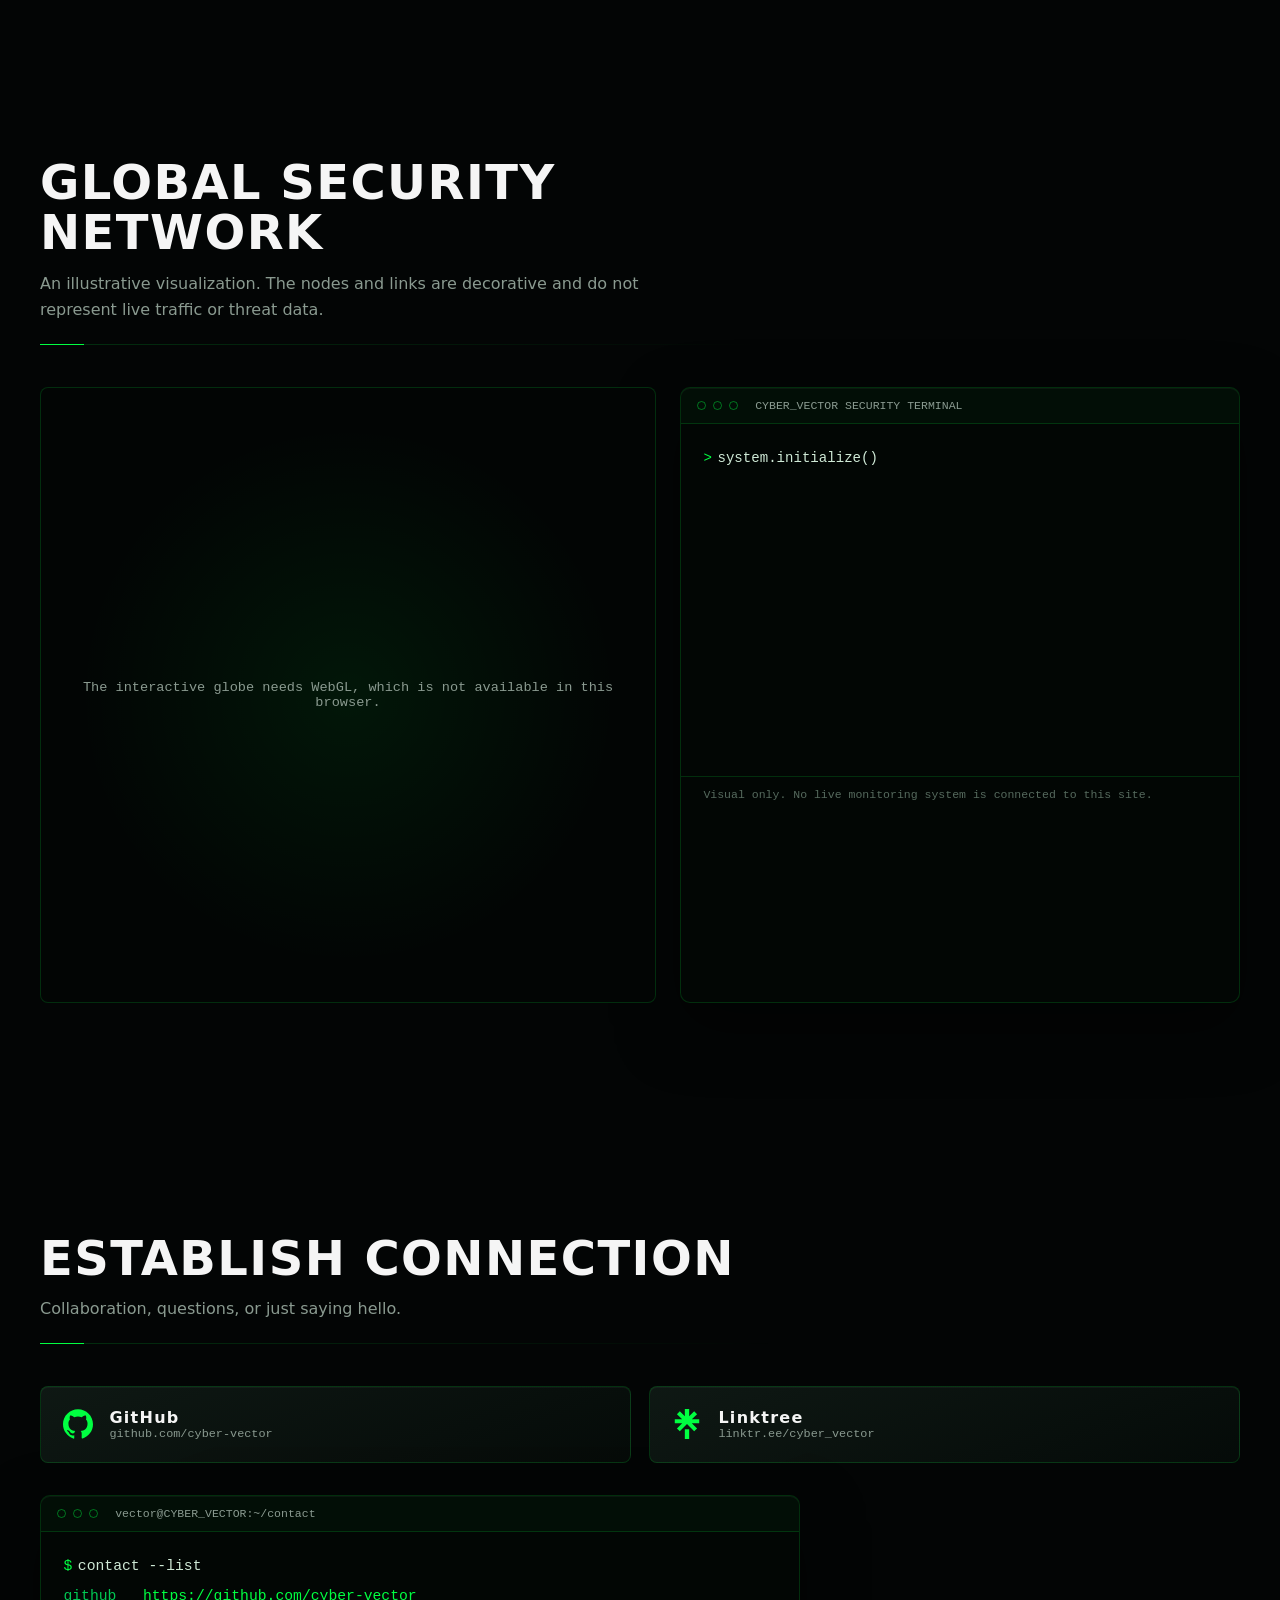
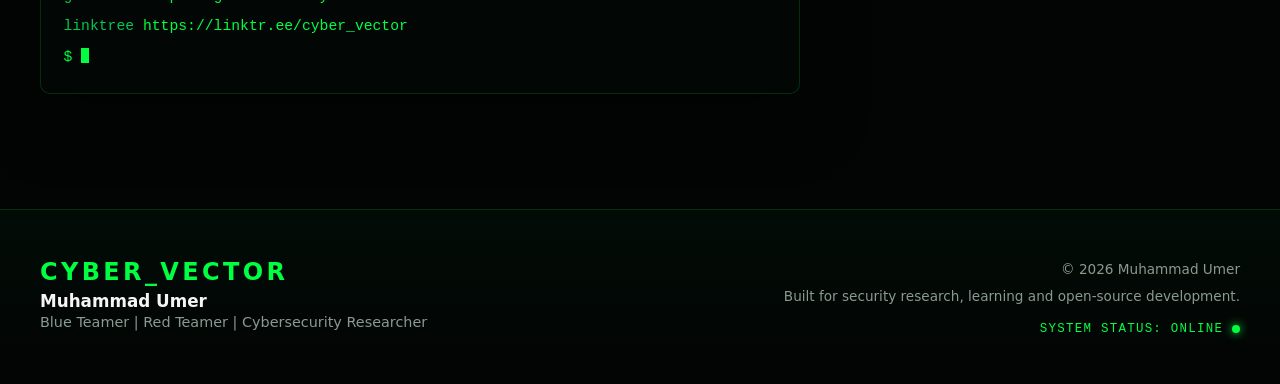
==== commit 362fd02a: "Update index.html" ====
--- a/index.html
+++ b/index.html
@@ -1,6 +1,7 @@
 <!DOCTYPE html>
 <html lang="en" data-theme="dark">
 <head>
+  <link rel="stylesheet" href="./css/certifications.css"> 
   <meta charset="utf-8">
   <meta name="viewport" content="width=device-width, initial-scale=1, viewport-fit=cover">
 
@@ -105,6 +106,7 @@
         <li><a href="#skills" data-nav="skills">SKILLS</a></li>
         <li><a href="#projects" data-nav="projects">PROJECTS</a></li>
         <li><a href="#research" data-nav="research">RESEARCH</a></li>
+        <li><a href="#certifications">CERTIFICATIONS</a></li>
         <li><a href="#tools" data-nav="tools">TOOLS</a></li>
         <li><a href="#github" data-nav="github">GITHUB</a></li>
         <li><a href="#contact" data-nav="contact">CONTACT</a></li>
@@ -253,6 +255,21 @@
     </section>
 
     <!-- ============ TOOLS ============ -->
+    <section id="certifications" class="section" data-nav-section="certifications" aria-labelledby="certifications-title">
+  <h2 id="certifications-title">CERTIFICATIONS</h2>
+  <p class="cert-sub">Verified learning, training and cybersecurity credentials.</p>
+
+  <div id="certificates-stats" class="cert-stats" aria-live="polite"></div>
+
+  <div class="cert-toolbar">
+    <input id="certificates-search" class="cert-search" type="search"
+           placeholder="SEARCH CERTIFICATIONS..." aria-label="Search certifications" autocomplete="off">
+    <div id="certificates-filters" class="cert-filters" role="group" aria-label="Filter by category"></div>
+  </div>
+
+  <div id="certificates-status" class="cert-status" role="status"></div>
+  <div id="certificates-grid" class="certificates-grid"></div>
+</section>
     <section id="tools" class="section" data-nav-section="tools" aria-labelledby="tools-title">
       <div class="container">
         <header class="section-head" data-reveal>
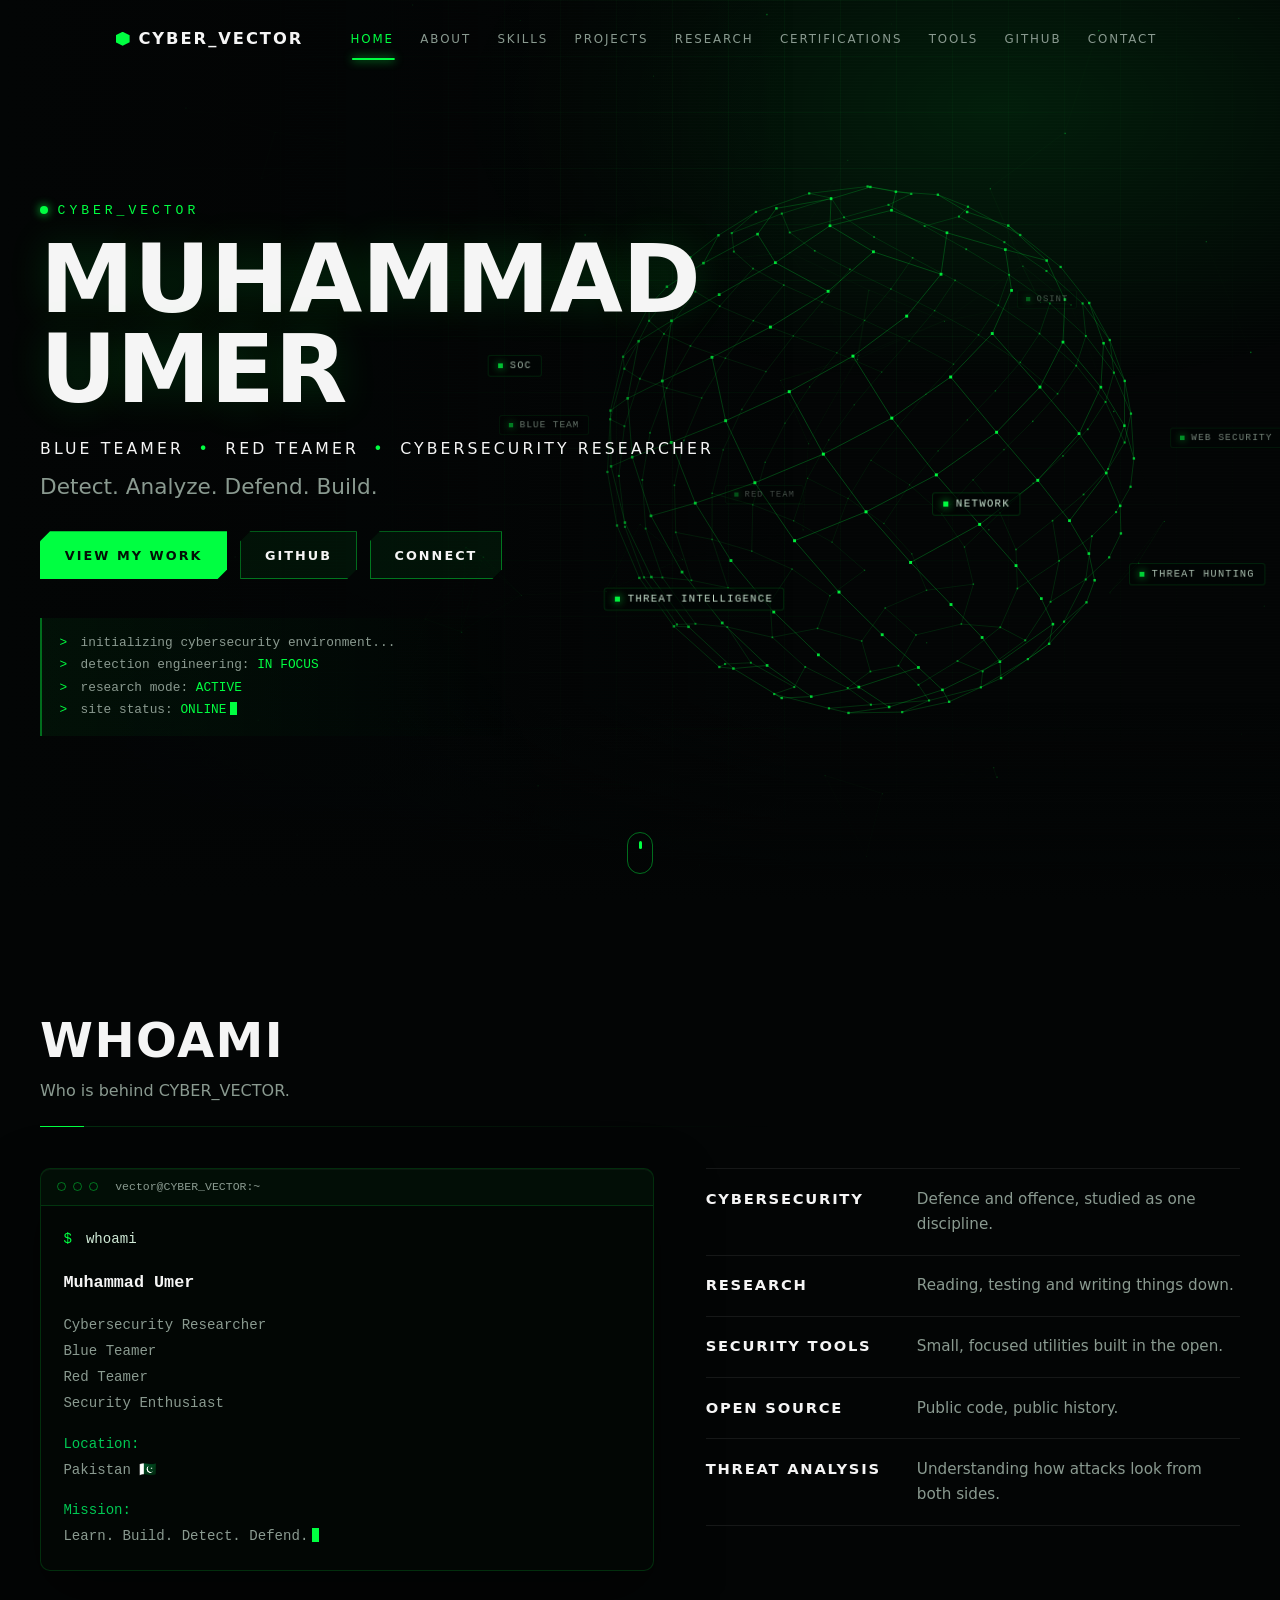
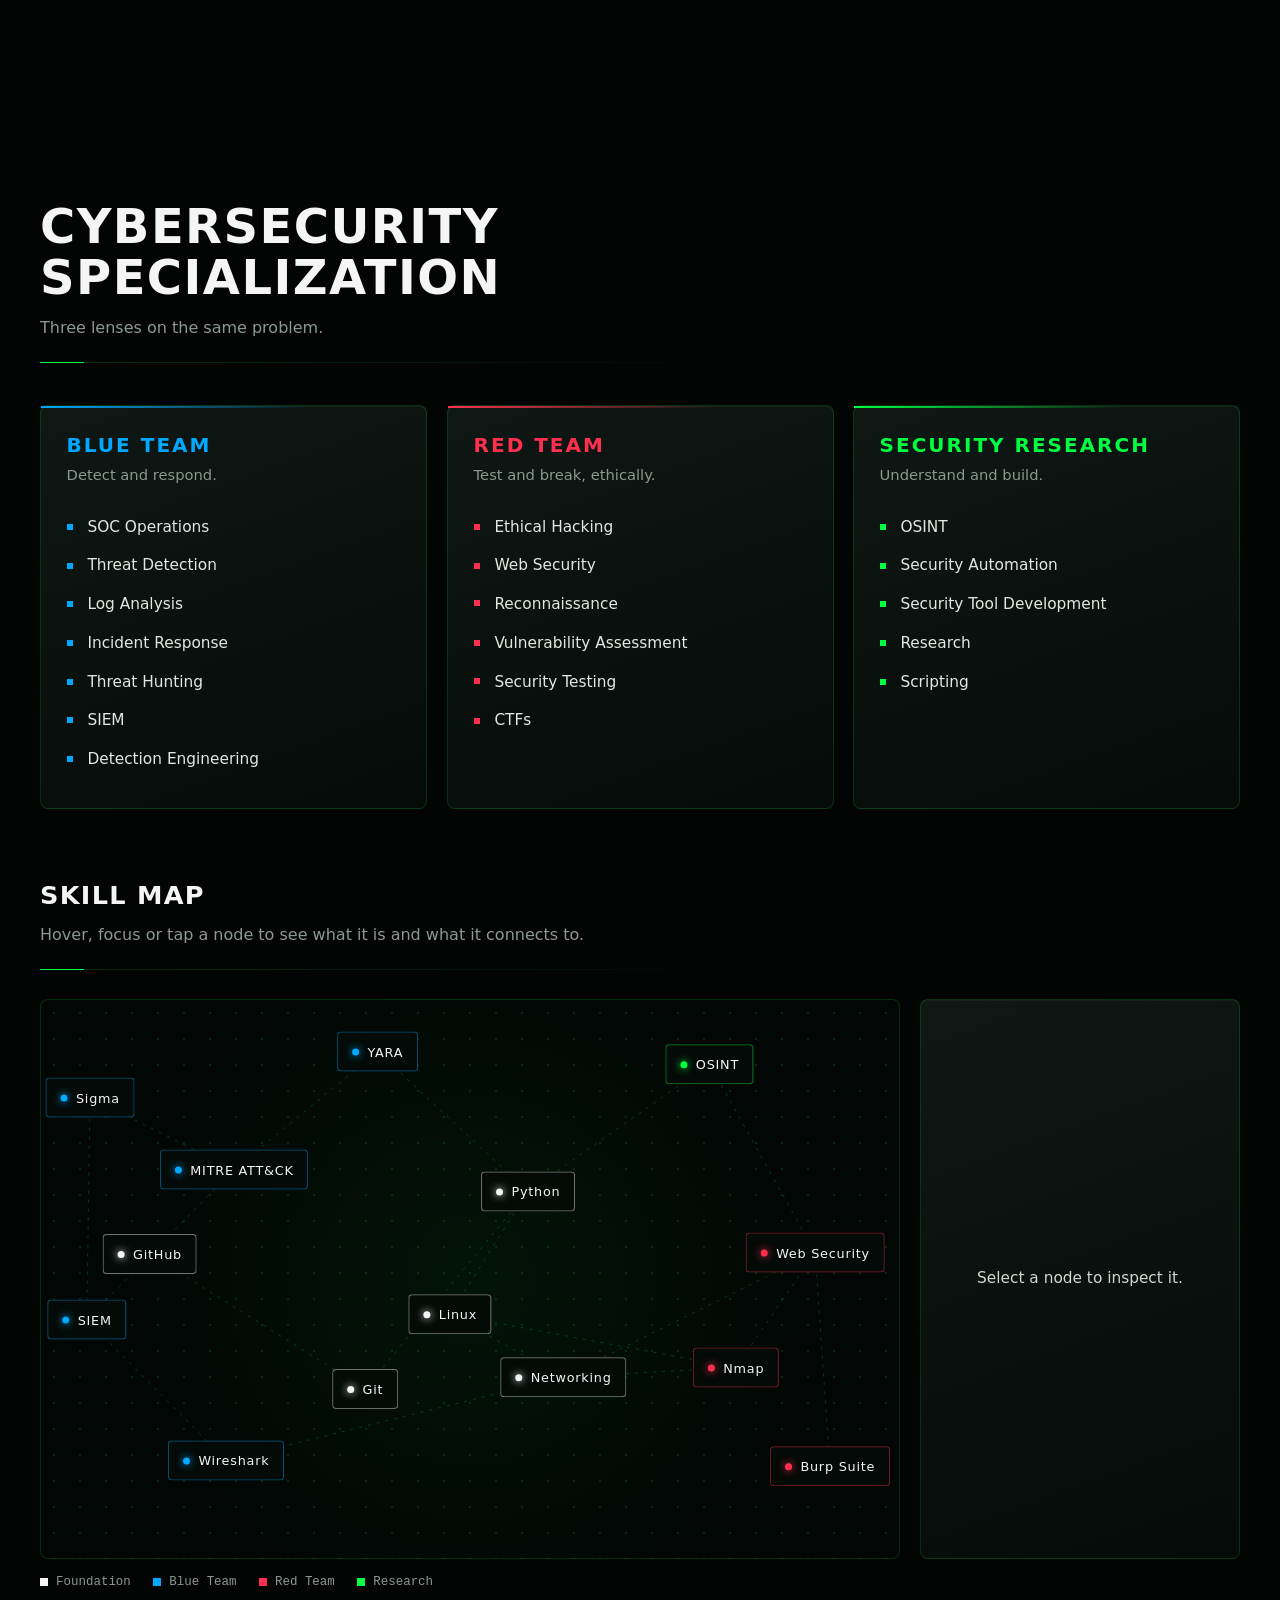
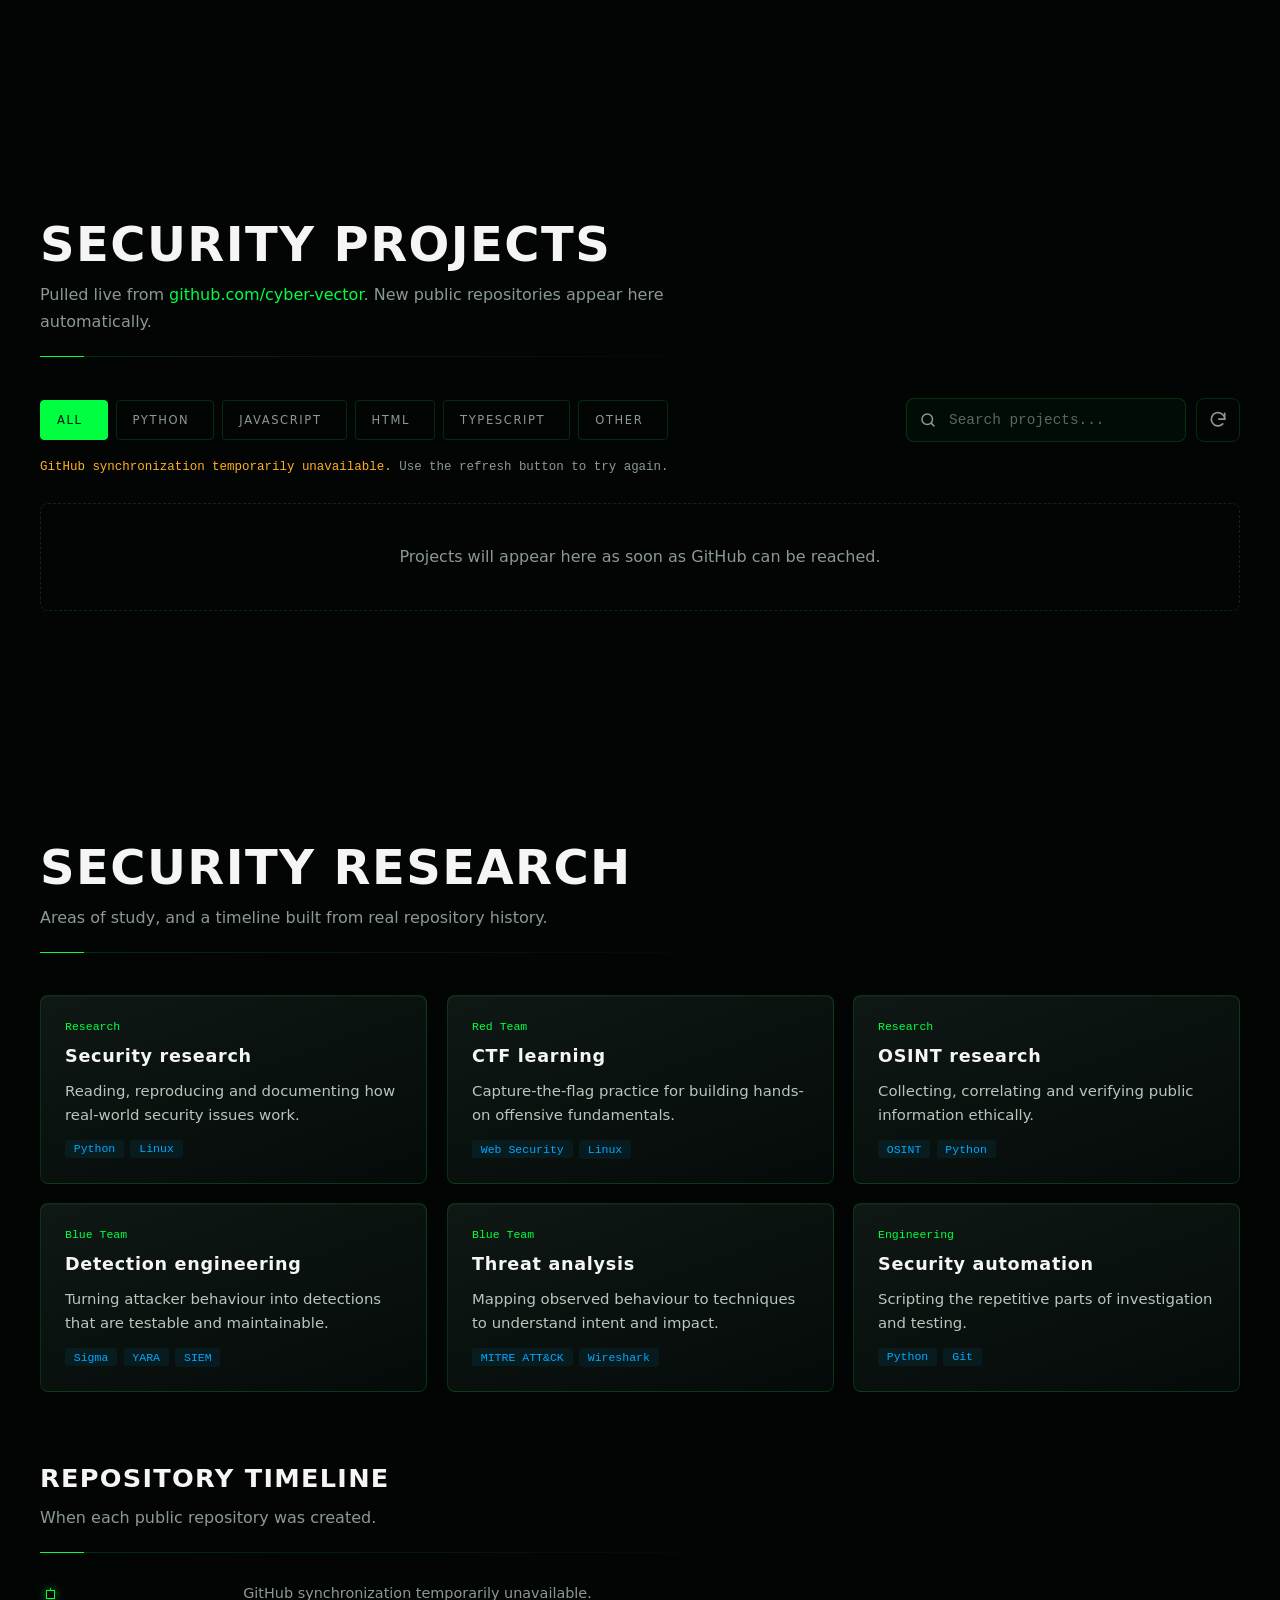
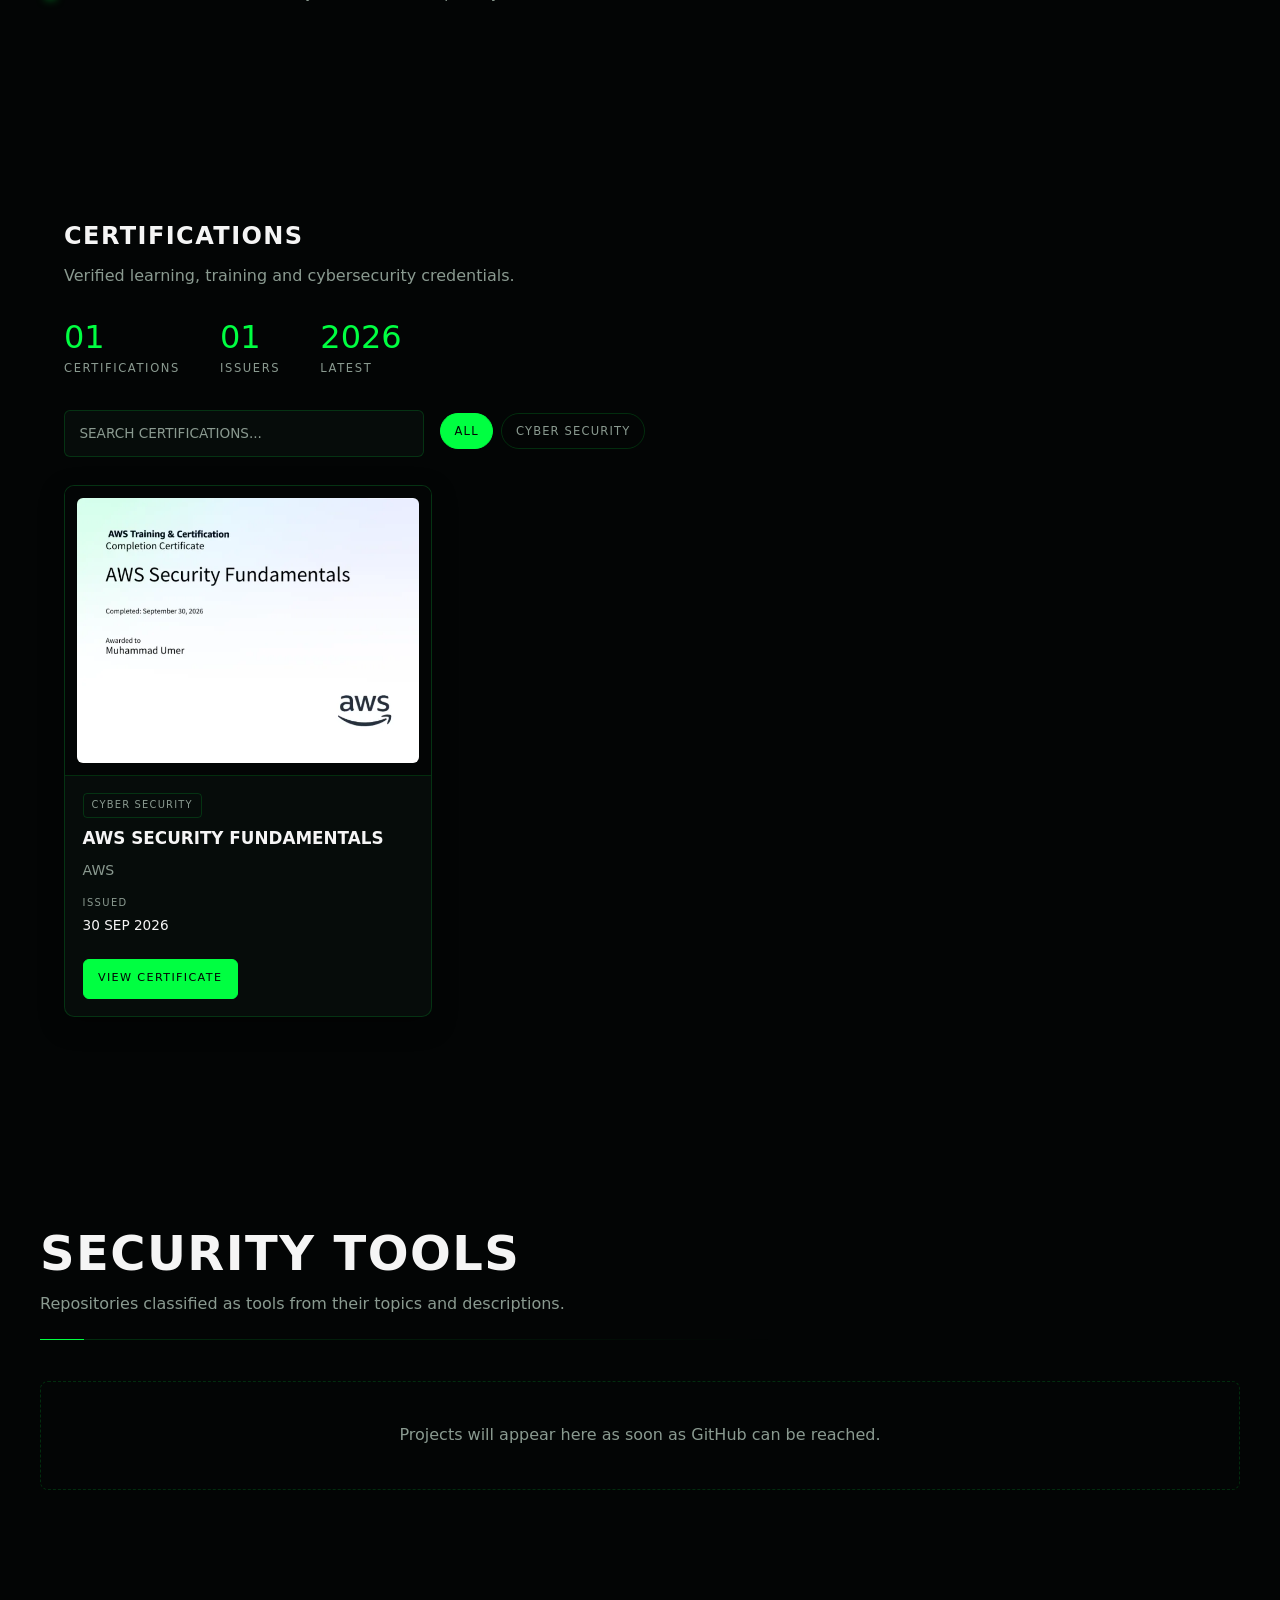
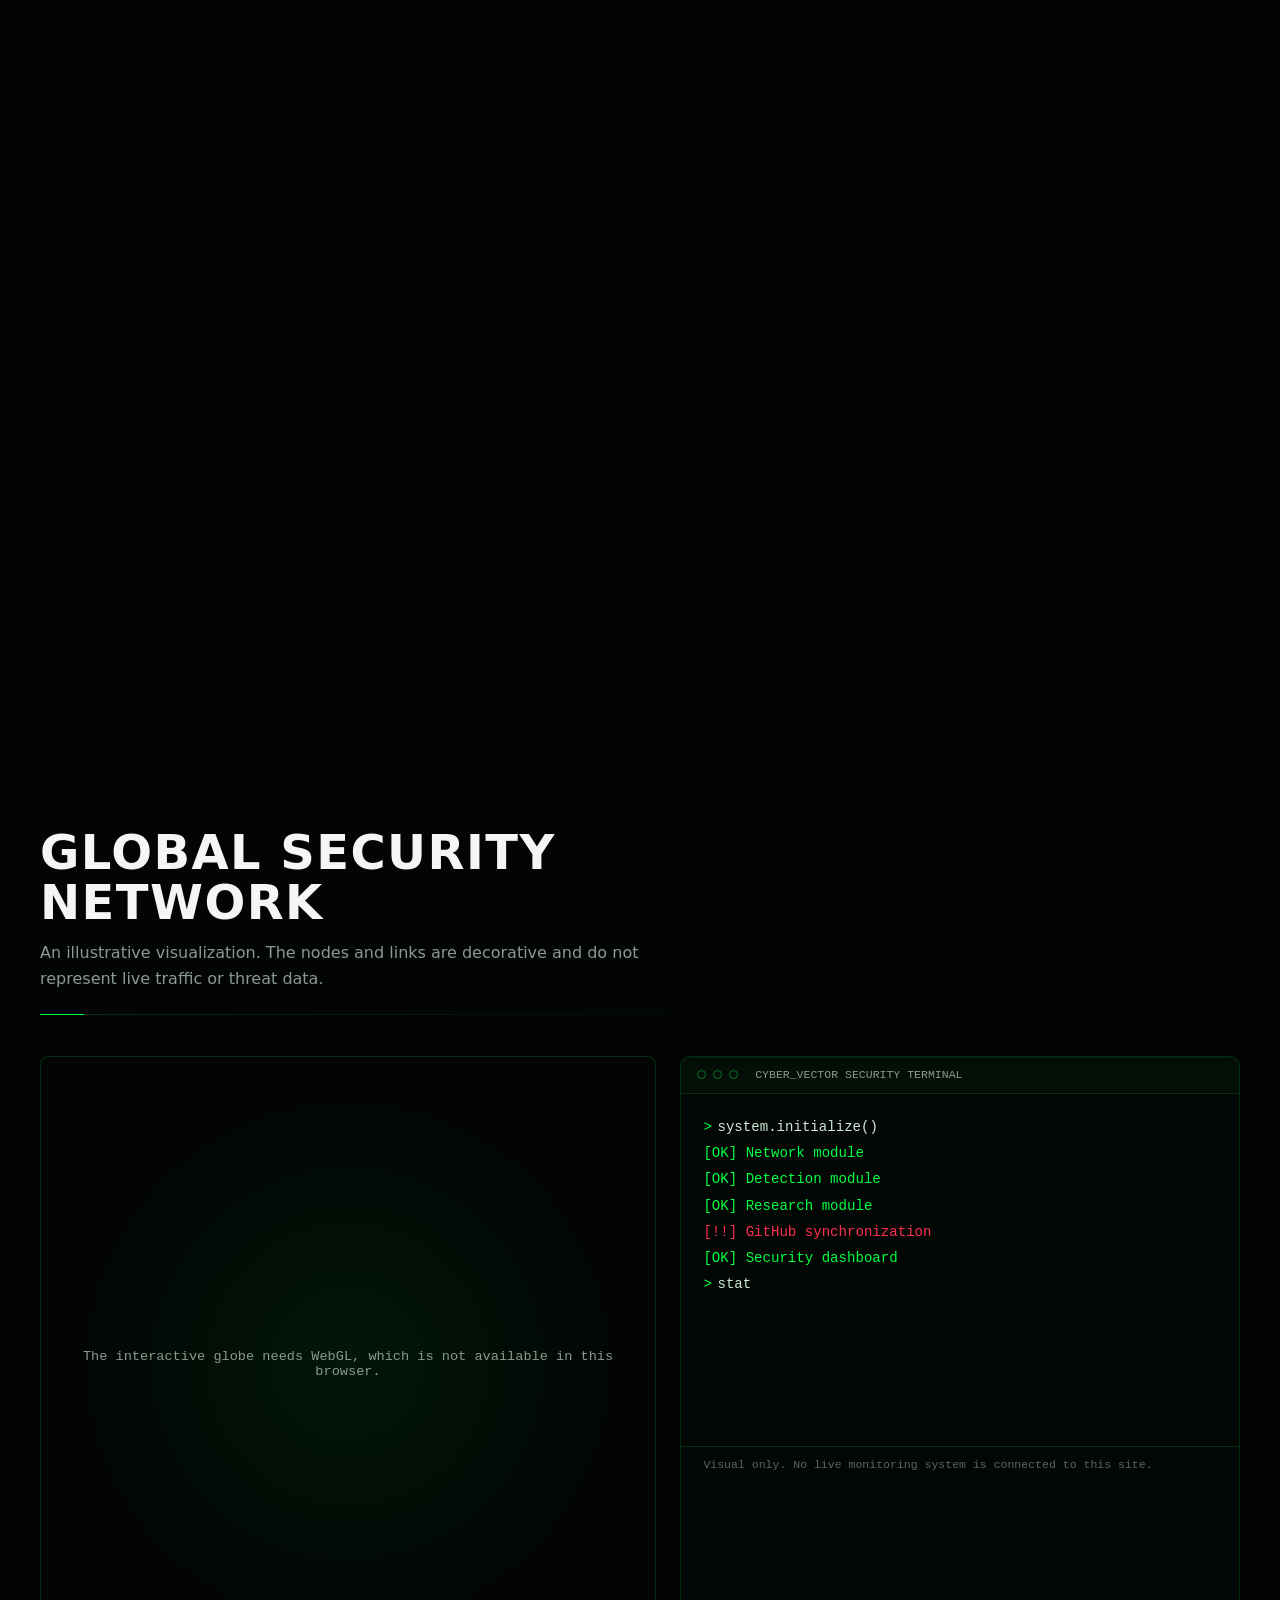
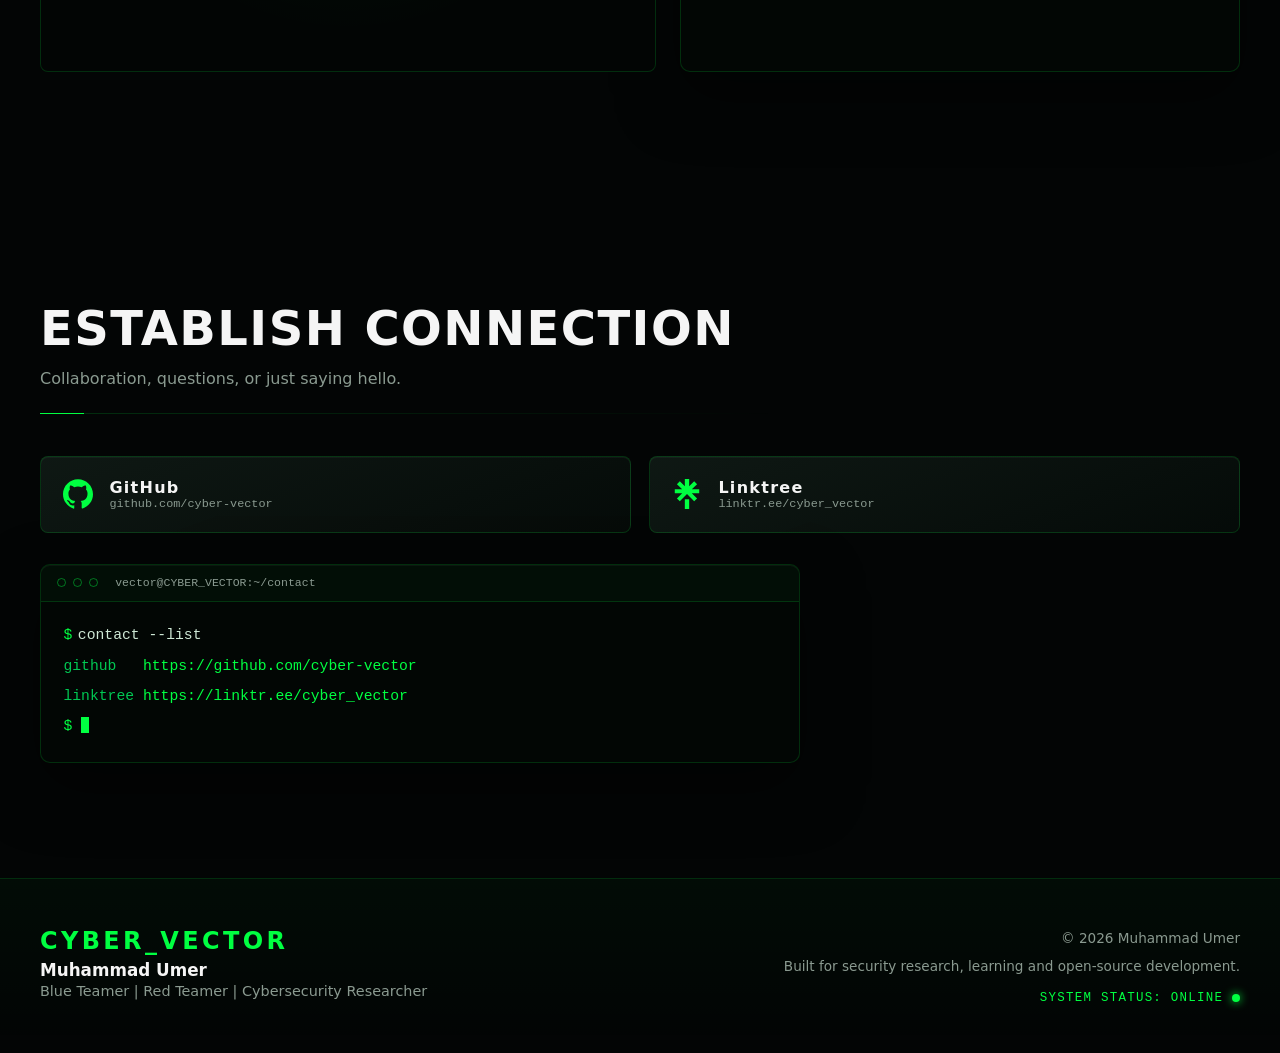
==== commit 35d06adc: "Update index.html" ====
--- a/index.html
+++ b/index.html
@@ -58,6 +58,7 @@
 </head>
 
 <body>
+  <script src="./js/certifications.js" defer></script>
   <a class="skip-link" href="#main">Skip to content</a>
 
   <noscript>
--- a/css/certifications.css
+++ b/css/certifications.css
@@ -0,0 +1,121 @@
+/* CYBER_VECTOR — certifications. Uses your existing variables if defined, else the brief's palette. */
+#certifications {
+  --c-bg: var(--bg, #030505);
+  --c-panel: var(--panel, #07100d);
+  --c-accent: var(--accent, #00ff41);
+  --c-accent2: var(--accent-2, #00c853);
+  --c-text: var(--text, #f5f5f5);
+  --c-muted: var(--muted, #8a9a90);
+  --c-danger: #ff304f;
+  --c-info: #00a8ff;
+  --c-line: rgba(0, 255, 65, 0.16);
+  padding: clamp(3rem, 8vw, 6rem) clamp(1rem, 5vw, 4rem);
+  max-width: 1280px;
+  margin: 0 auto;
+  color: var(--c-text);
+  scroll-margin-top: 5rem;
+}
+#certifications *, #certifications *::before, #certifications *::after { box-sizing: border-box; }
+#certifications h2 { margin: 0 0 .4rem; letter-spacing: .06em; }
+.cert-sub { color: var(--c-muted); margin: 0 0 2rem; max-width: 60ch; }
+
+/* stats */
+.cert-stats { display: flex; flex-wrap: wrap; gap: 2.5rem; margin-bottom: 2rem; }
+.cert-stat { display: flex; flex-direction: column; }
+.cert-stat__value { font-size: 2rem; line-height: 1; color: var(--c-accent); font-variant-numeric: tabular-nums; }
+.cert-stat__label { color: var(--c-muted); font-size: .72rem; letter-spacing: .14em; margin-top: .35rem; }
+
+/* toolbar */
+.cert-toolbar { display: flex; flex-wrap: wrap; gap: 1rem; align-items: center; margin-bottom: 1.75rem; }
+.cert-search {
+  flex: 1 1 260px; max-width: 360px; padding: .7rem .9rem;
+  background: var(--c-panel); color: var(--c-text);
+  border: 1px solid var(--c-line); border-radius: 6px; font: inherit; font-size: .85rem;
+}
+.cert-search::placeholder { color: var(--c-muted); }
+.cert-filters { display: flex; gap: .5rem; overflow-x: auto; max-width: 100%; padding-bottom: 4px; scrollbar-width: thin; }
+.cert-chip {
+  flex: none; padding: .45rem .85rem; font: inherit; font-size: .72rem; letter-spacing: .1em; cursor: pointer;
+  background: transparent; color: var(--c-muted); border: 1px solid var(--c-line); border-radius: 999px;
+  transition: color .2s, border-color .2s, background .2s;
+}
+.cert-chip:hover { color: var(--c-text); border-color: var(--c-accent2); }
+.cert-chip[aria-pressed="true"] { color: var(--c-bg); background: var(--c-accent); border-color: var(--c-accent); }
+
+/* focus */
+#certifications :focus-visible, .cert-modal :focus-visible { outline: 2px solid var(--c-info); outline-offset: 2px; }
+
+/* status */
+.cert-status { padding: 3rem 1rem; text-align: center; border: 1px dashed var(--c-line); border-radius: 8px; }
+.cert-status[hidden] { display: none; }
+.cert-status__title { margin: 0; letter-spacing: .14em; font-size: .85rem; }
+.cert-status__sub { margin: .5rem 0 0; color: var(--c-muted); font-size: .85rem; }
+.cert-status[data-kind="error"] .cert-status__title { color: var(--c-danger); }
+.cert-scan { height: 2px; width: min(240px, 60%); margin: 1.25rem auto 0; background: var(--c-line); position: relative; overflow: hidden; }
+.cert-scan::after { content: ""; position: absolute; inset: 0 auto 0 0; width: 35%; background: var(--c-accent); animation: cert-scan 1.1s ease-in-out infinite; }
+@keyframes cert-scan { from { transform: translateX(-100%); } to { transform: translateX(300%); } }
+
+/* grid */
+.certificates-grid { display: grid; grid-template-columns: repeat(3, minmax(0, 1fr)); gap: 1.5rem; }
+@media (max-width: 1024px) { .certificates-grid { grid-template-columns: repeat(2, minmax(0, 1fr)); } }
+@media (max-width: 640px) {
+  .certificates-grid { grid-template-columns: 1fr; gap: 1rem; }
+  .cert-stats { gap: 1.5rem; }
+}
+
+/* card */
+.cert-card {
+  display: flex; flex-direction: column; min-width: 0;
+  background: var(--c-panel); border: 1px solid var(--c-line); border-radius: 10px; overflow: hidden;
+  box-shadow: 0 8px 24px rgba(0, 0, 0, .35);
+  transition: border-color .25s, transform .25s;
+}
+.cert-card:hover { border-color: var(--c-accent2); transform: translateY(-3px); }
+.cert-card__media {
+  display: grid; place-items: center; width: 100%; aspect-ratio: 4 / 3; padding: .75rem;
+  background: var(--c-bg); border: 0; border-bottom: 1px solid var(--c-line); cursor: zoom-in;
+}
+.cert-card__media img { max-width: 100%; max-height: 100%; width: 100%; height: 100%; object-fit: contain; border-radius: 6px; }
+.cert-card__pdf { color: var(--c-danger); border: 1px solid var(--c-danger); padding: .6rem 1.2rem; border-radius: 6px; letter-spacing: .2em; }
+.cert-card__body { display: flex; flex-direction: column; gap: .6rem; padding: 1.1rem; flex: 1; }
+.cert-card__tags { display: flex; flex-wrap: wrap; gap: .4rem; }
+.cert-tag { font-size: .62rem; letter-spacing: .12em; padding: .2rem .5rem; border: 1px solid var(--c-line); border-radius: 4px; color: var(--c-muted); }
+.cert-tag--featured { color: var(--c-accent); border-color: var(--c-accent); }
+.cert-tag--pdf { color: var(--c-danger); border-color: var(--c-danger); }
+.cert-card__title { margin: 0; font-size: 1.05rem; line-height: 1.3; }
+.cert-card__issuer { margin: 0; color: var(--c-muted); font-size: .88rem; }
+.cert-card__meta { margin: .2rem 0 0; display: grid; gap: .6rem; }
+.cert-card__meta dt { font-size: .62rem; letter-spacing: .14em; color: var(--c-muted); }
+.cert-card__meta dd { margin: .15rem 0 0; font-size: .85rem; overflow-wrap: anywhere; }
+.cert-card__actions { display: flex; flex-wrap: wrap; gap: .5rem; margin-top: auto; padding-top: .8rem; }
+
+/* buttons (shared with viewer) */
+.cert-btn {
+  display: inline-flex; align-items: center; justify-content: center; min-height: 40px; padding: .5rem .9rem;
+  font: inherit; font-size: .7rem; letter-spacing: .12em; text-decoration: none; cursor: pointer;
+  color: var(--c-text, #f5f5f5); background: transparent; border: 1px solid rgba(0, 255, 65, .3); border-radius: 6px;
+  transition: background .2s, color .2s, border-color .2s;
+}
+.cert-btn:hover { border-color: #00ff41; color: #00ff41; }
+.cert-btn--primary { background: #00ff41; color: #030505; border-color: #00ff41; }
+.cert-btn--primary:hover { background: #00c853; border-color: #00c853; color: #030505; }
+
+/* viewer */
+.cert-lock { overflow: hidden; }
+.cert-modal { position: fixed; inset: 0; z-index: 10000; display: flex; flex-direction: column; background: rgba(3, 5, 5, .96); }
+.cert-modal[hidden] { display: none; }
+.cert-modal__bar {
+  display: flex; flex-wrap: wrap; gap: .75rem; align-items: center; justify-content: space-between;
+  padding: .75rem 1rem; padding-top: max(.75rem, env(safe-area-inset-top));
+  border-bottom: 1px solid rgba(0, 255, 65, .16); color: #f5f5f5; font-size: .8rem;
+}
+.cert-modal__title { min-width: 0; overflow: hidden; text-overflow: ellipsis; white-space: nowrap; flex: 1 1 200px; }
+.cert-modal__tools { display: flex; flex-wrap: wrap; gap: .4rem; }
+.cert-modal__stage { flex: 1; min-height: 0; display: grid; place-items: center; overflow: hidden; touch-action: none; cursor: zoom-in; }
+.cert-modal__stage.is-zoomed { cursor: grab; }
+.cert-modal__img { max-width: 96%; max-height: 96%; object-fit: contain; border-radius: 6px; transform-origin: center; user-select: none; will-change: transform; }
+
+@media (prefers-reduced-motion: reduce) {
+  .cert-card, .cert-chip, .cert-btn { transition: none; }
+  .cert-scan::after { animation: none; width: 100%; }
+}
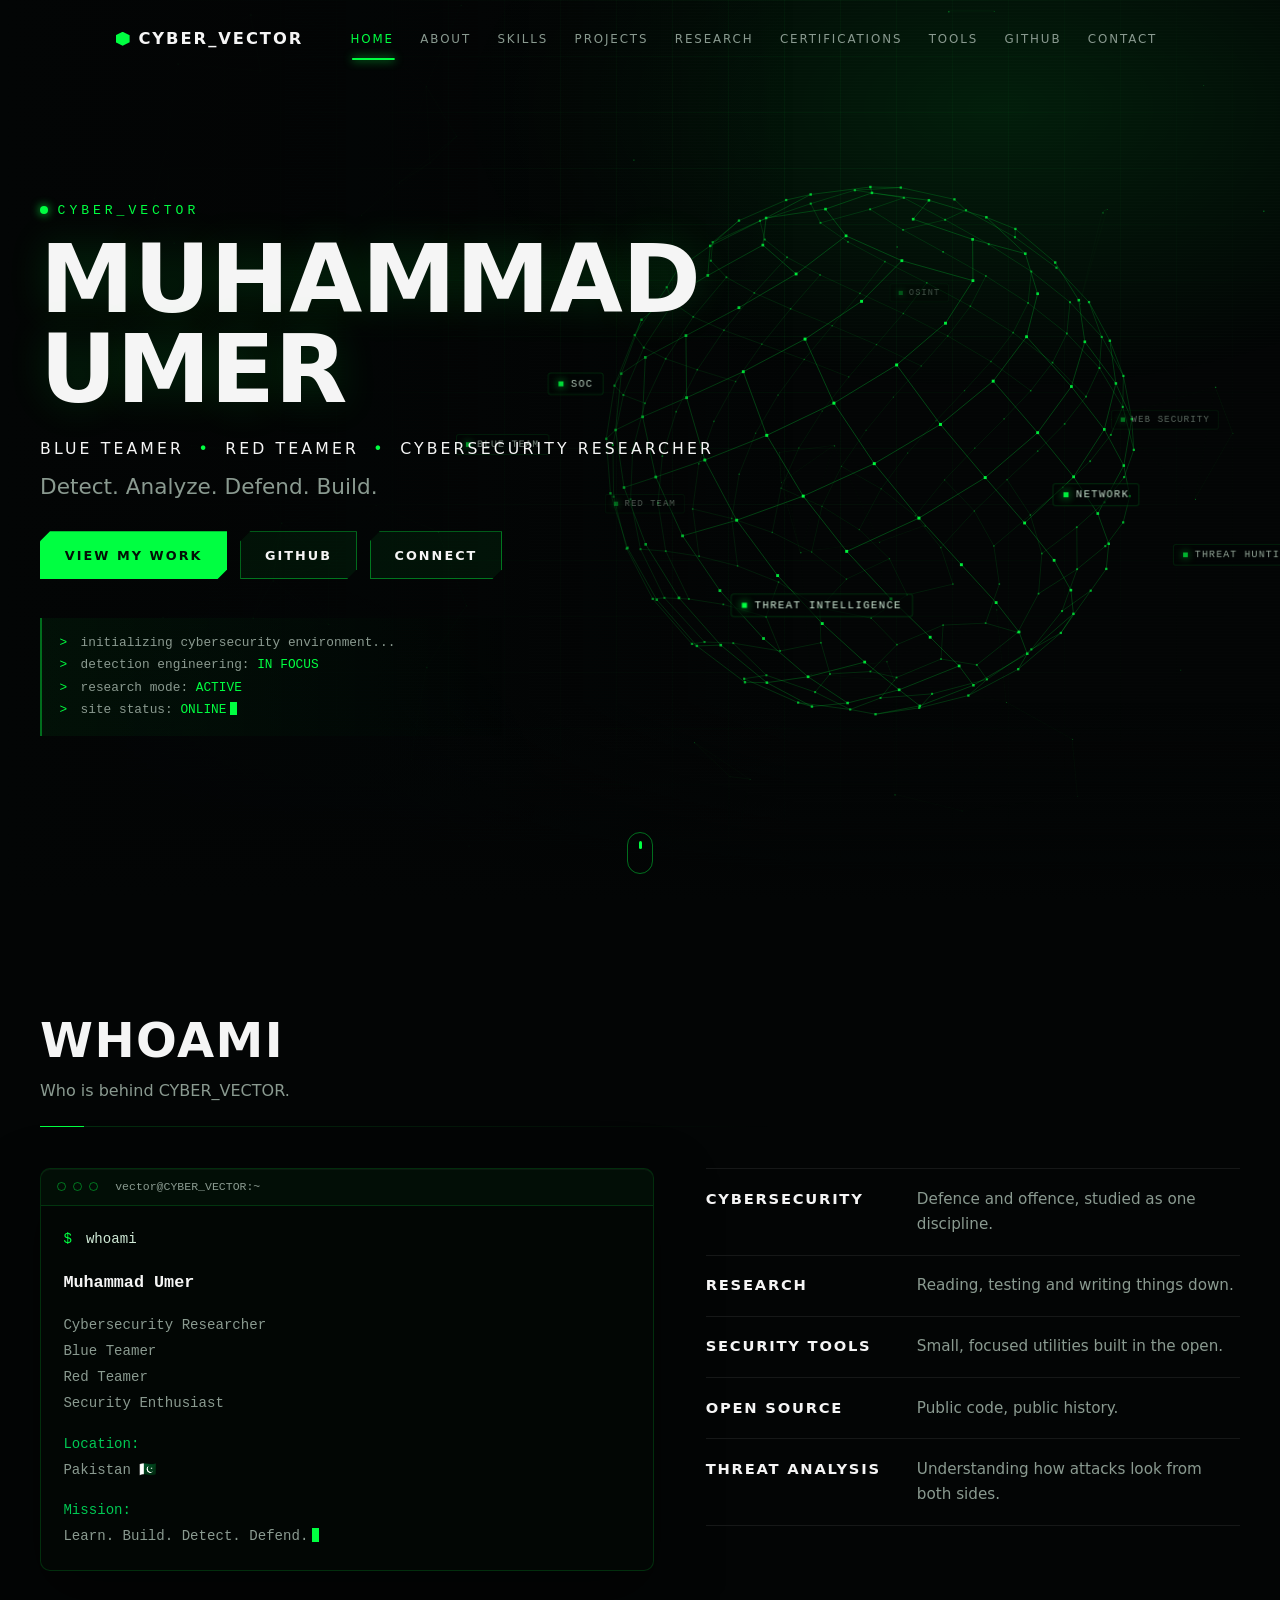
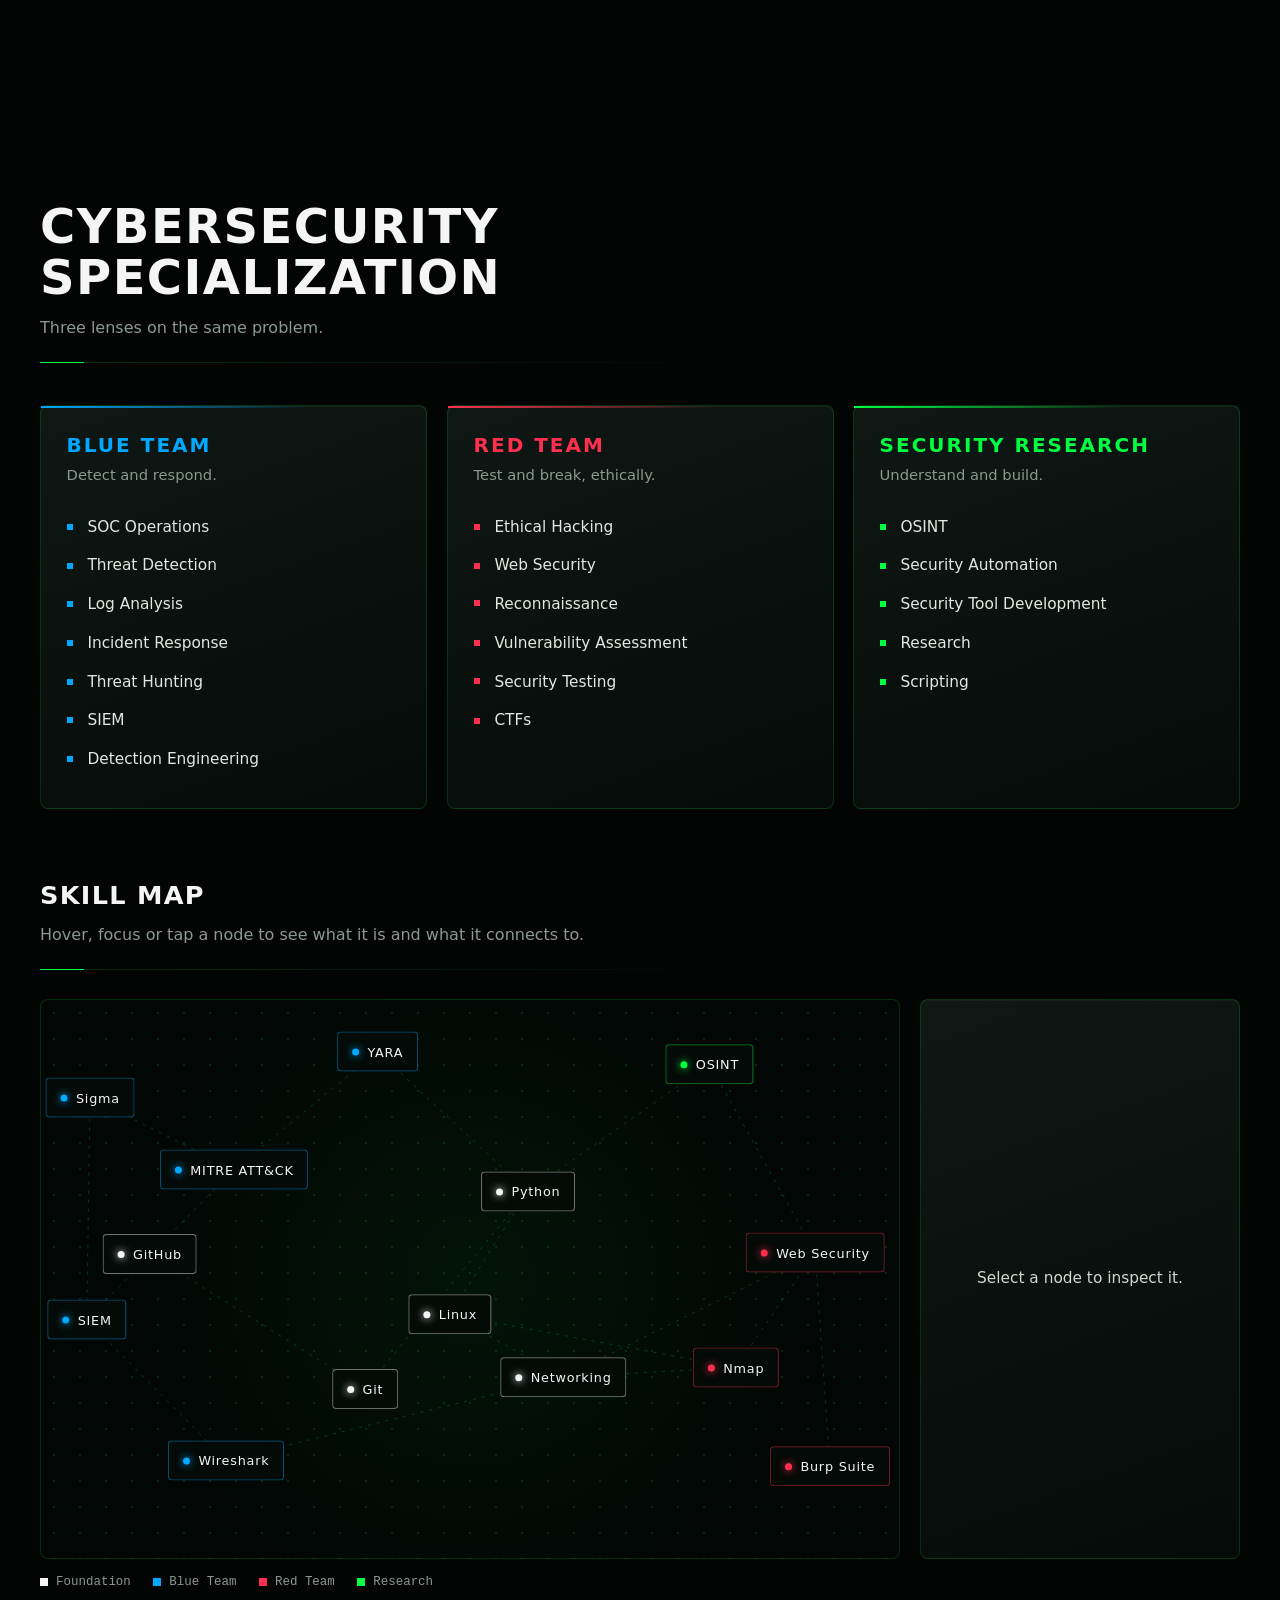
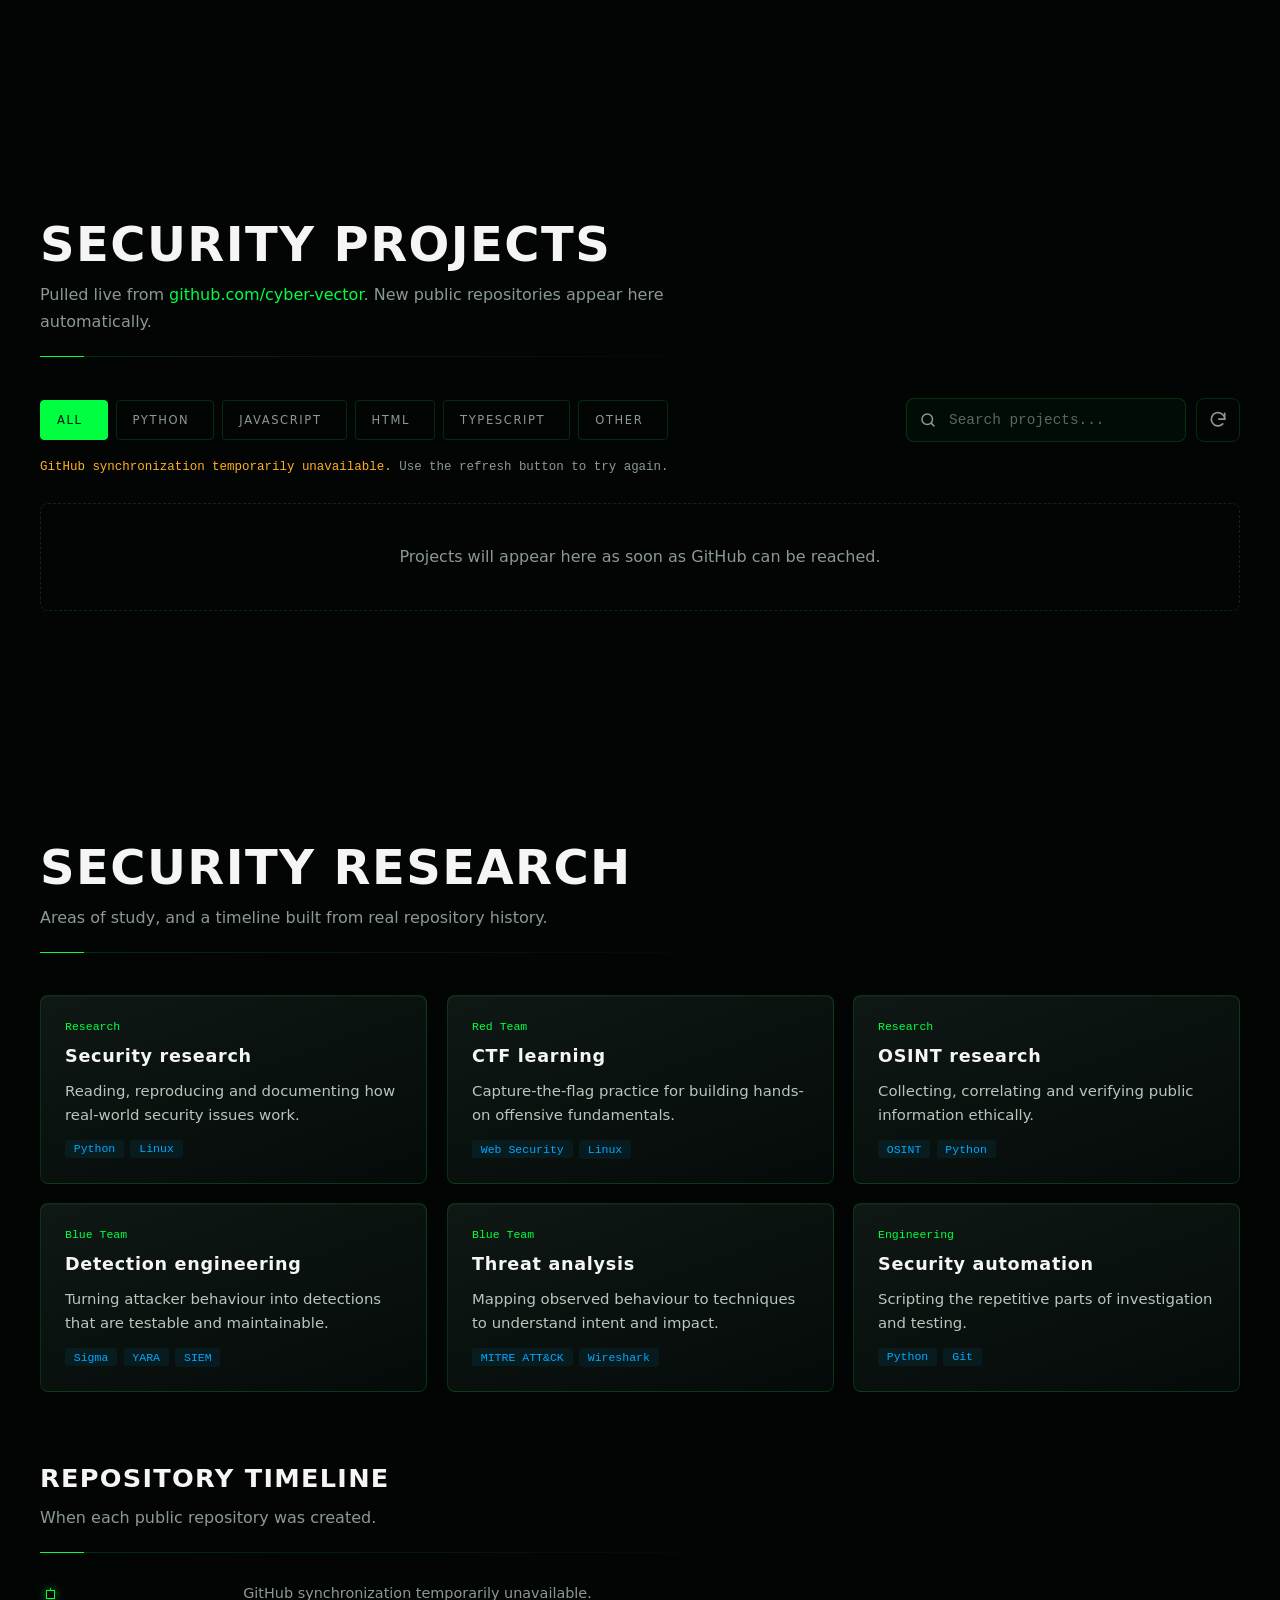
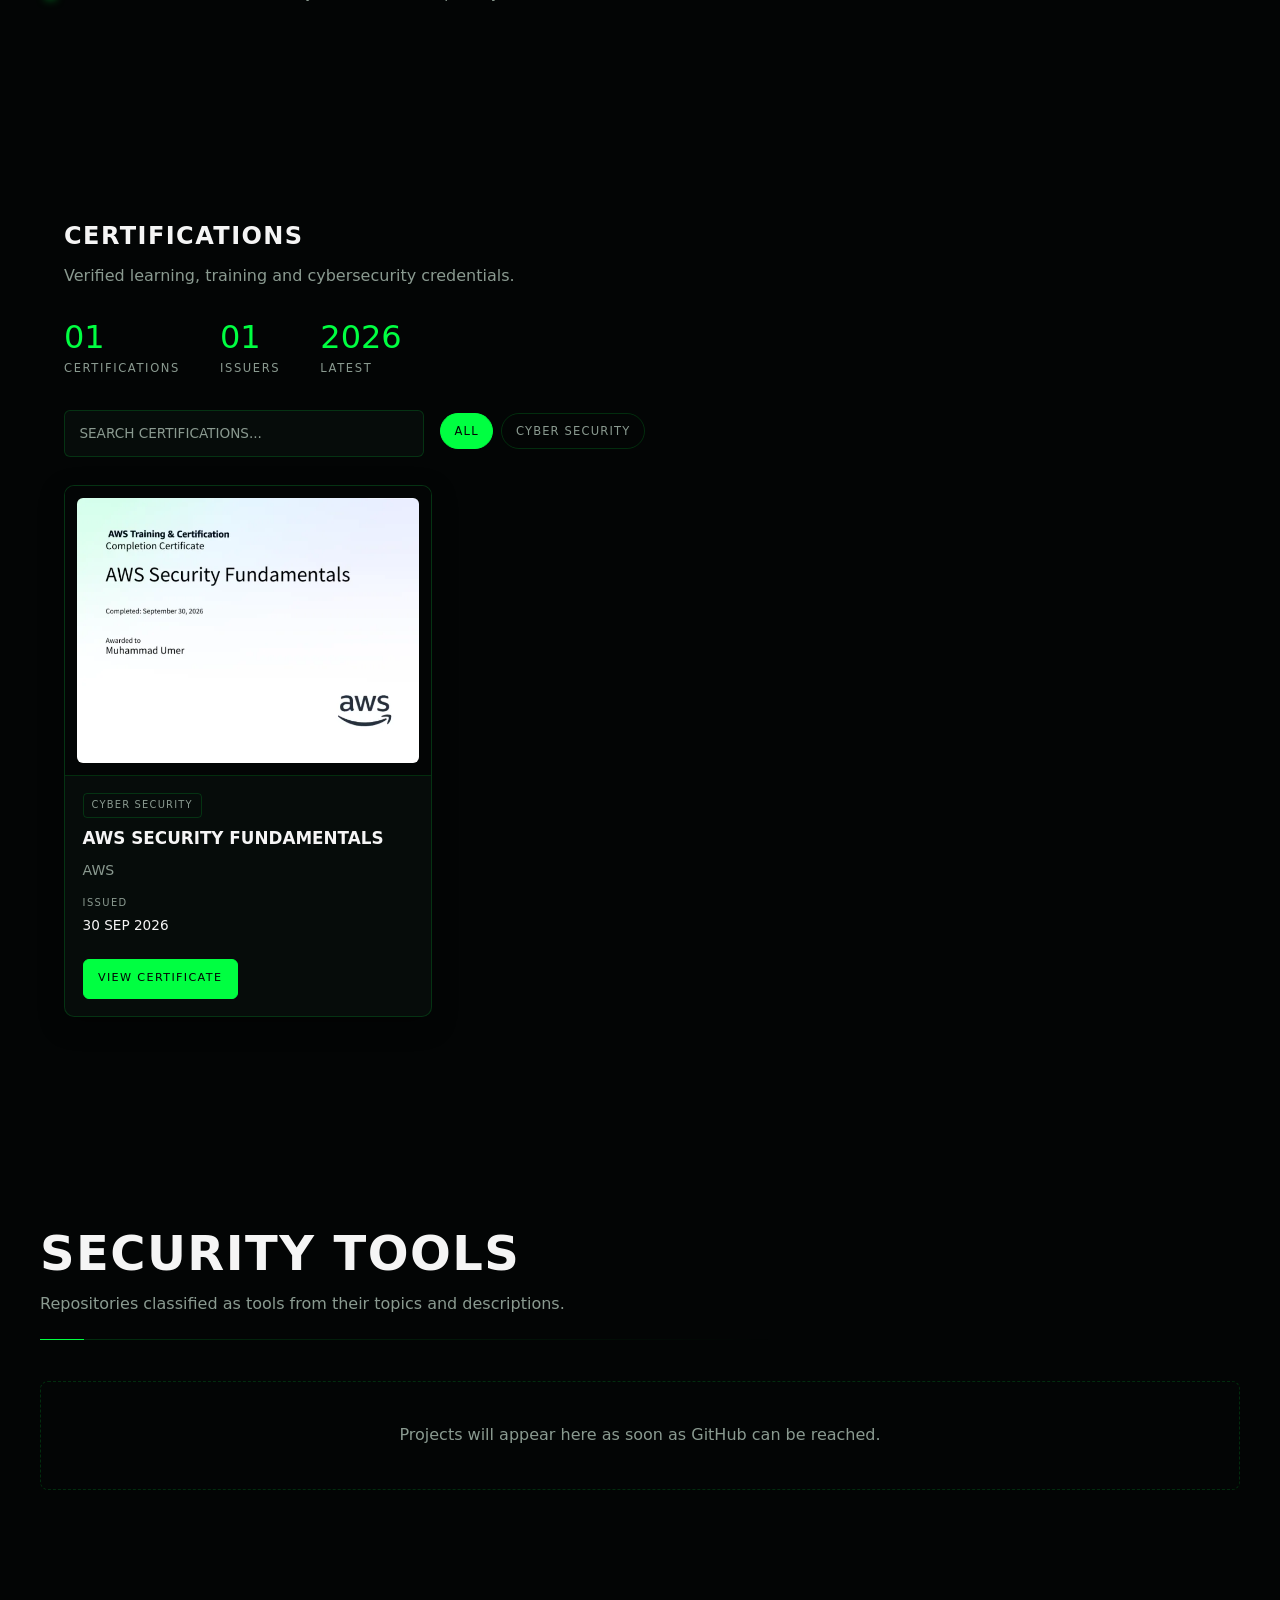
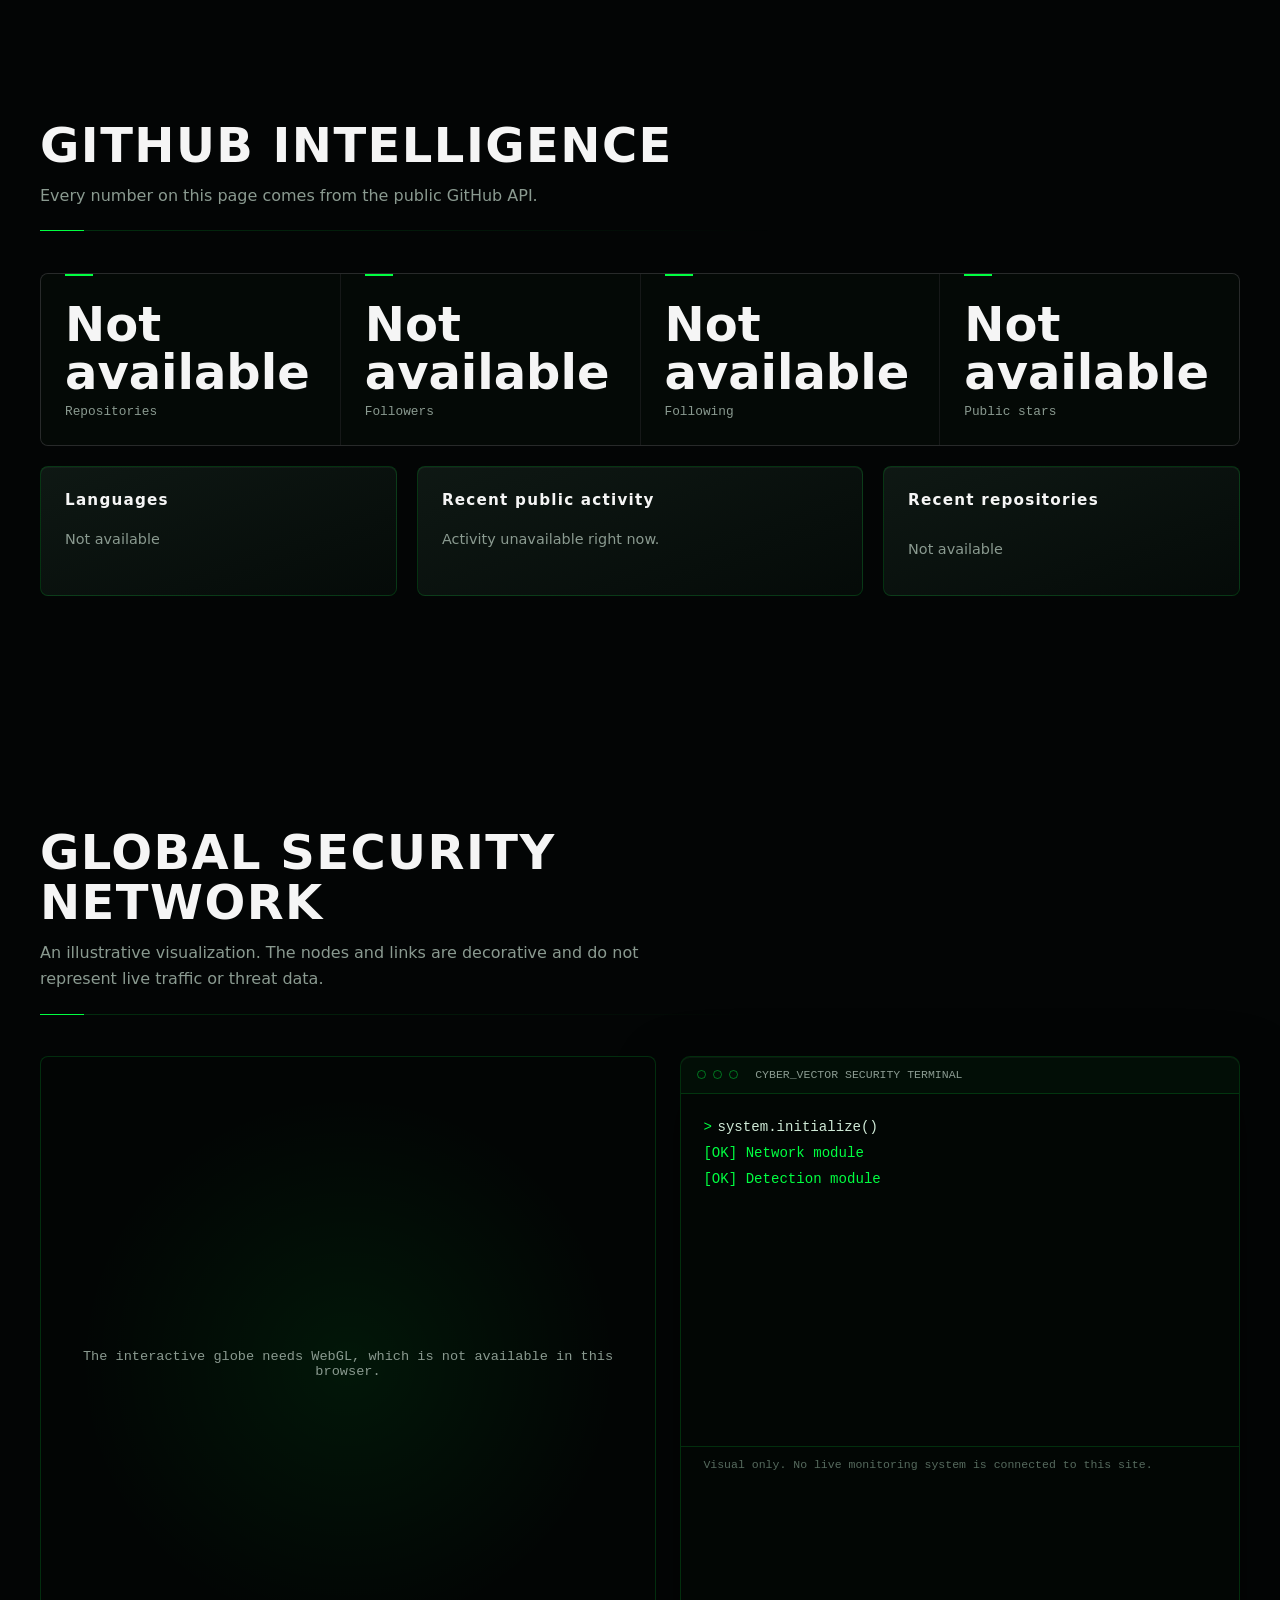
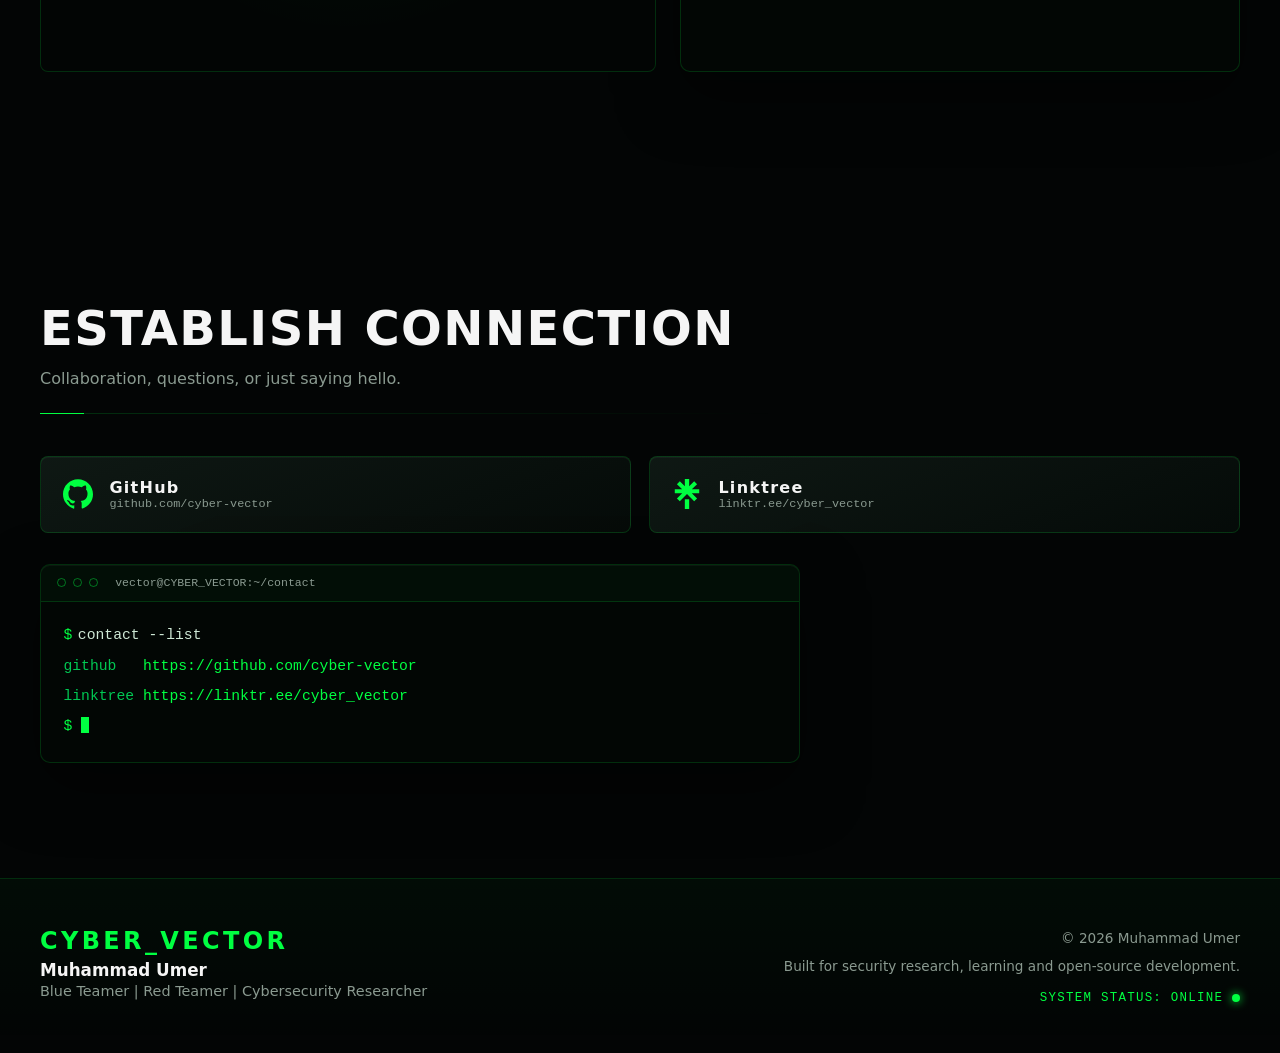
==== commit 8dcae43e: "Remove duplicate script tag for certifications.js" ====
--- a/index.html
+++ b/index.html
@@ -56,9 +56,9 @@
   }
   </script>
 </head>
-
+<script src="./js/certifications.js" defer></script>
 <body>
-  <script src="./js/certifications.js" defer></script>
+  
   <a class="skip-link" href="#main">Skip to content</a>
 
   <noscript>
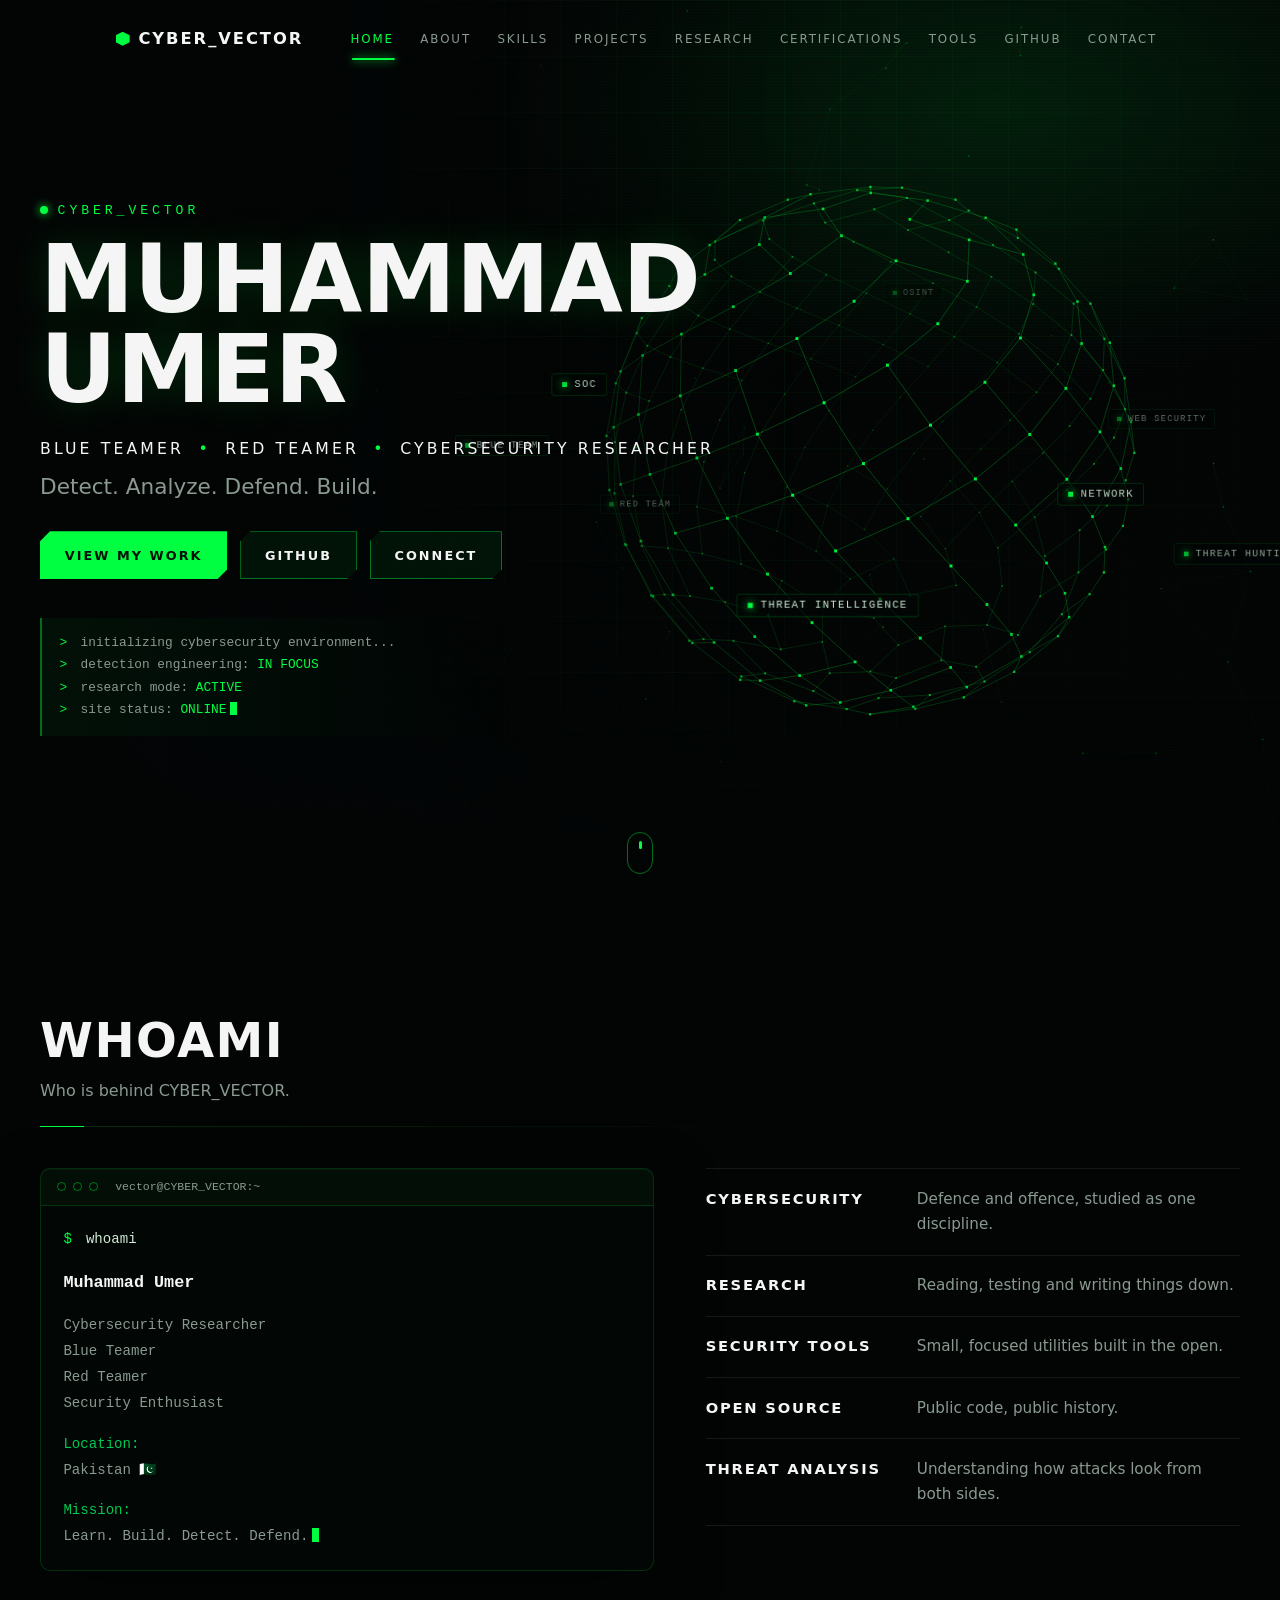
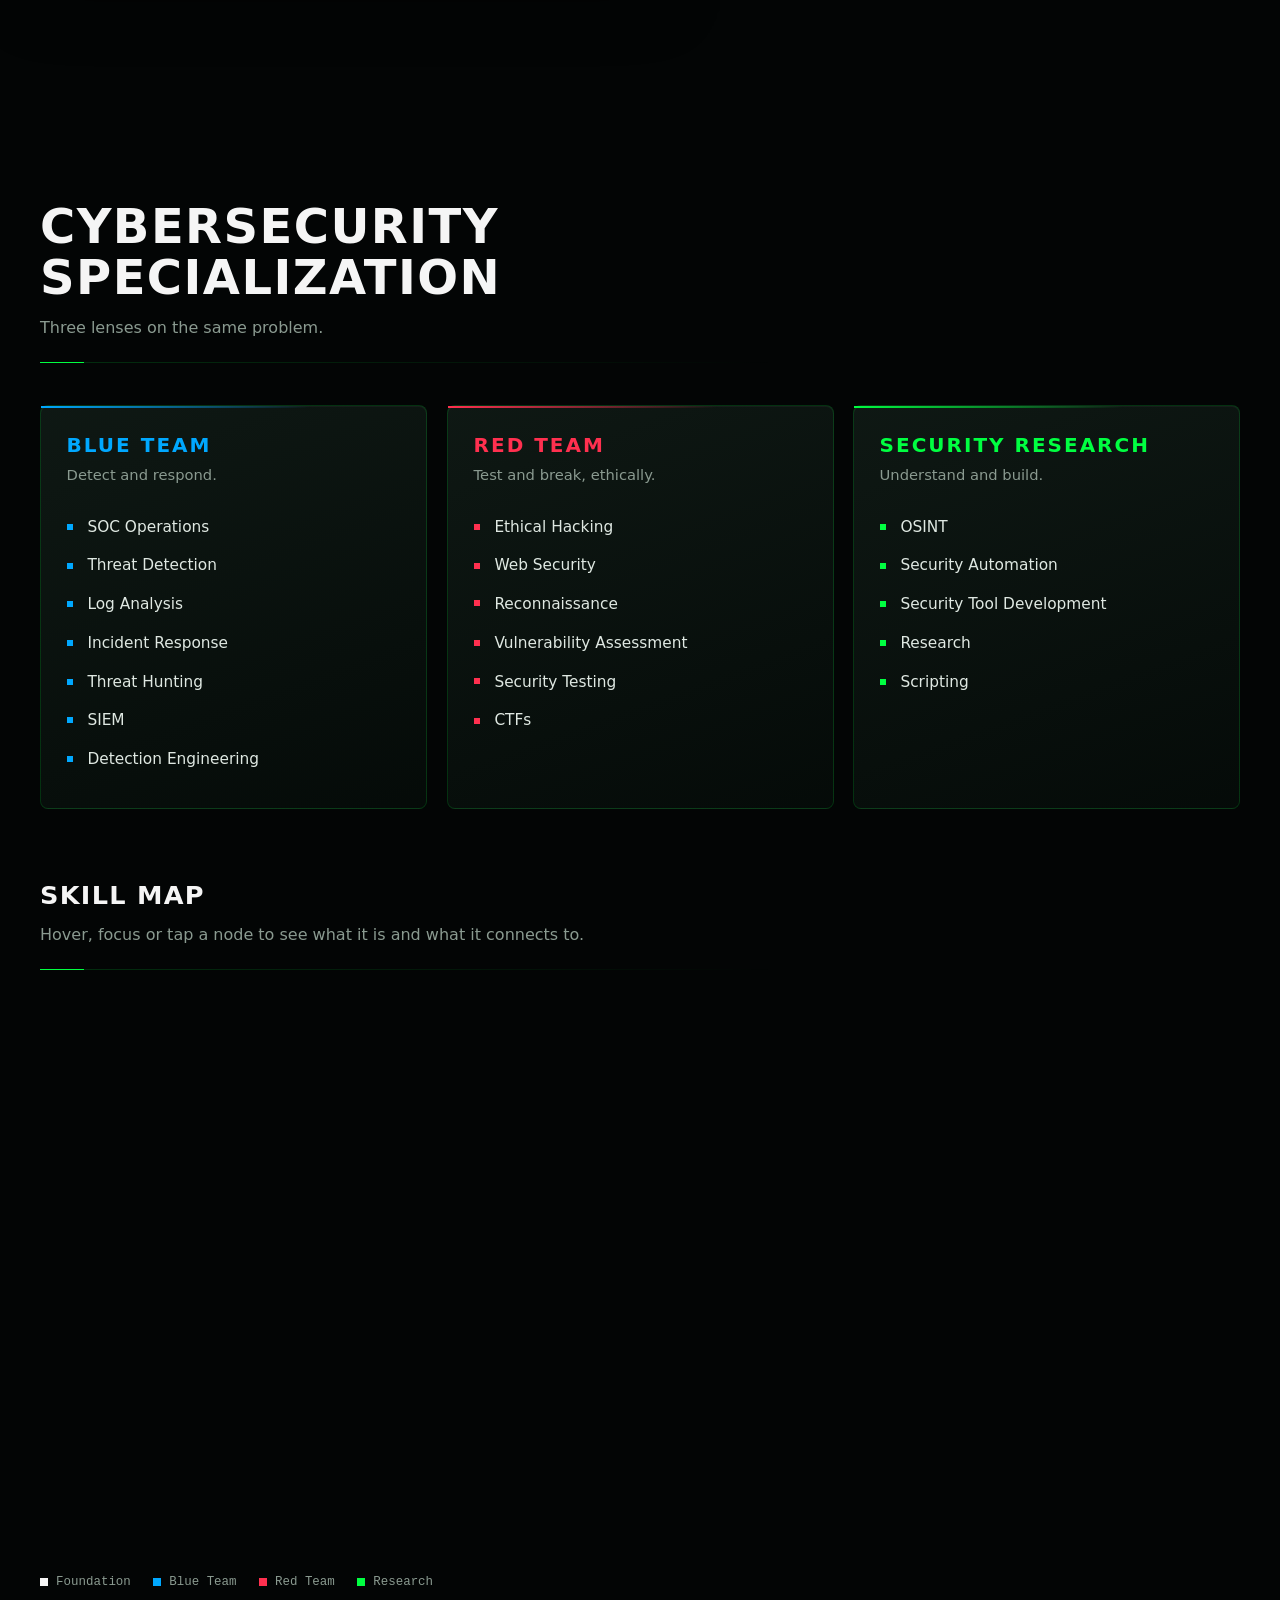
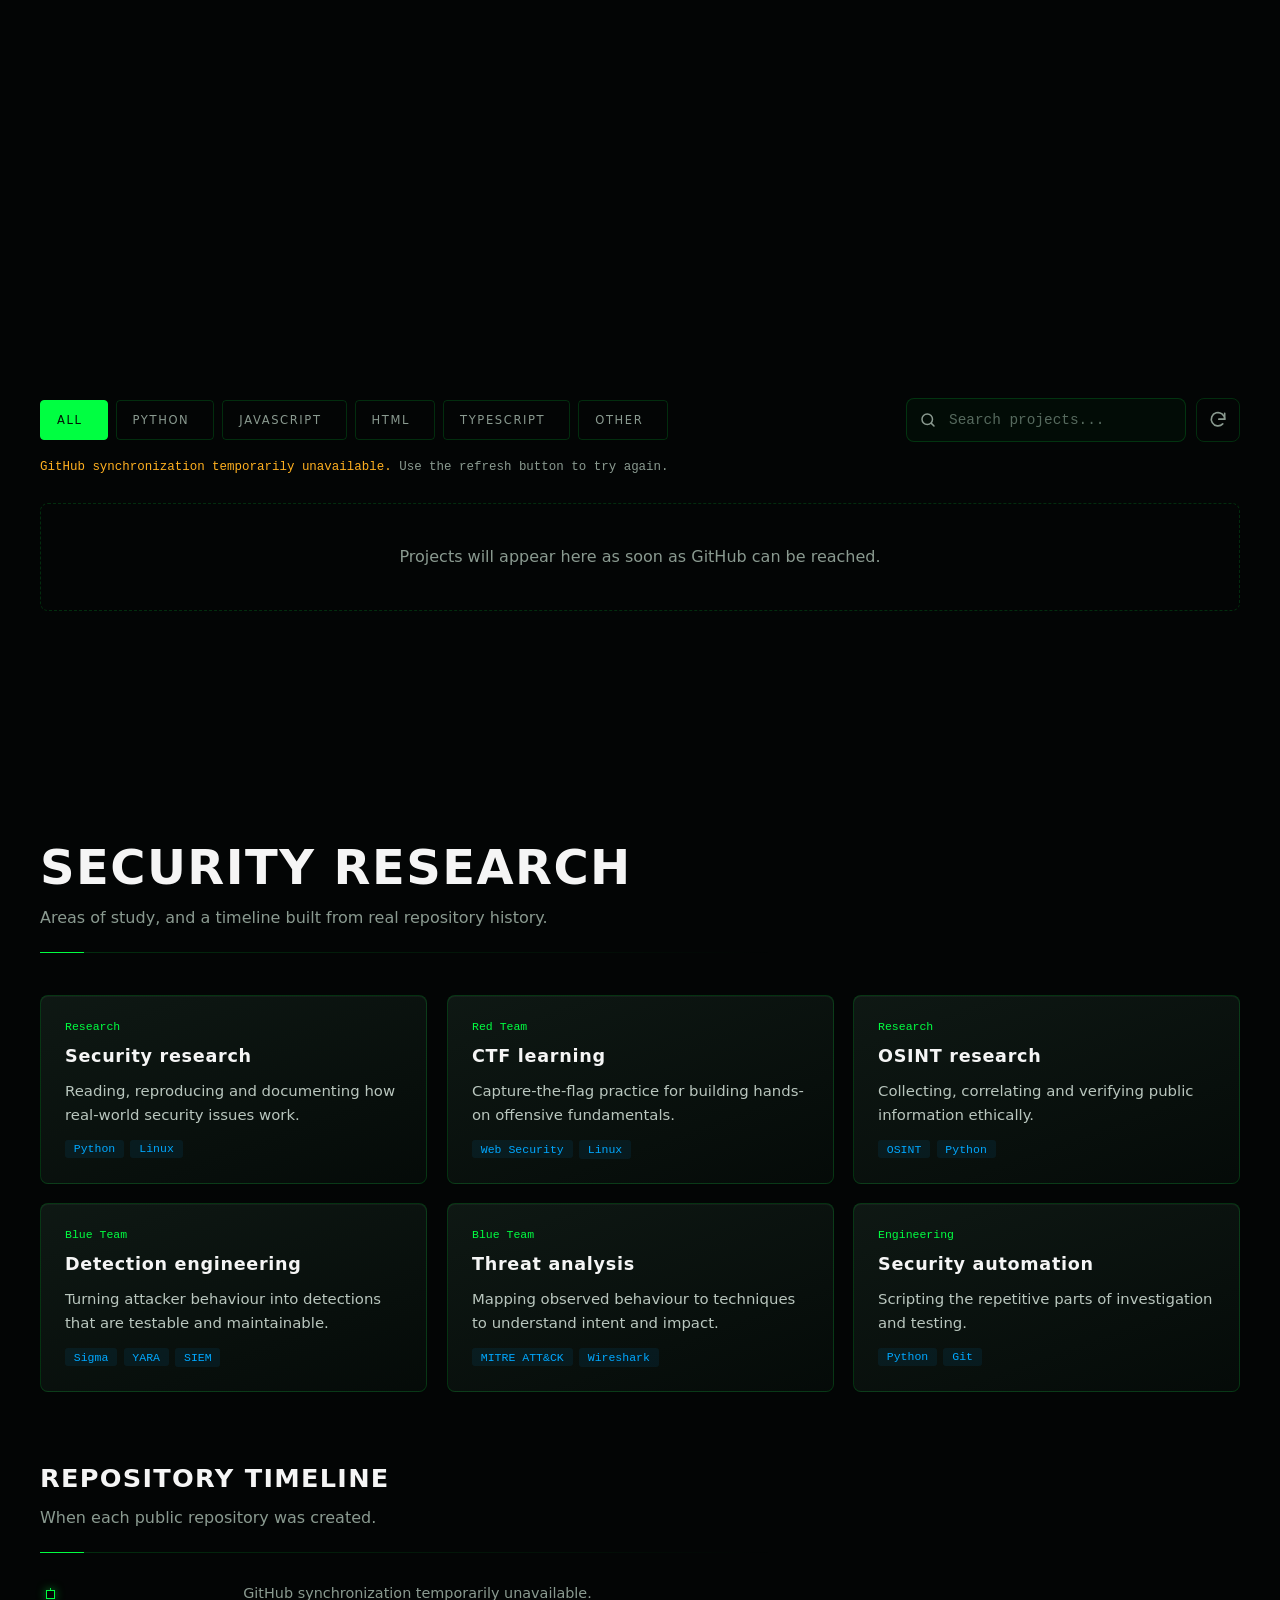
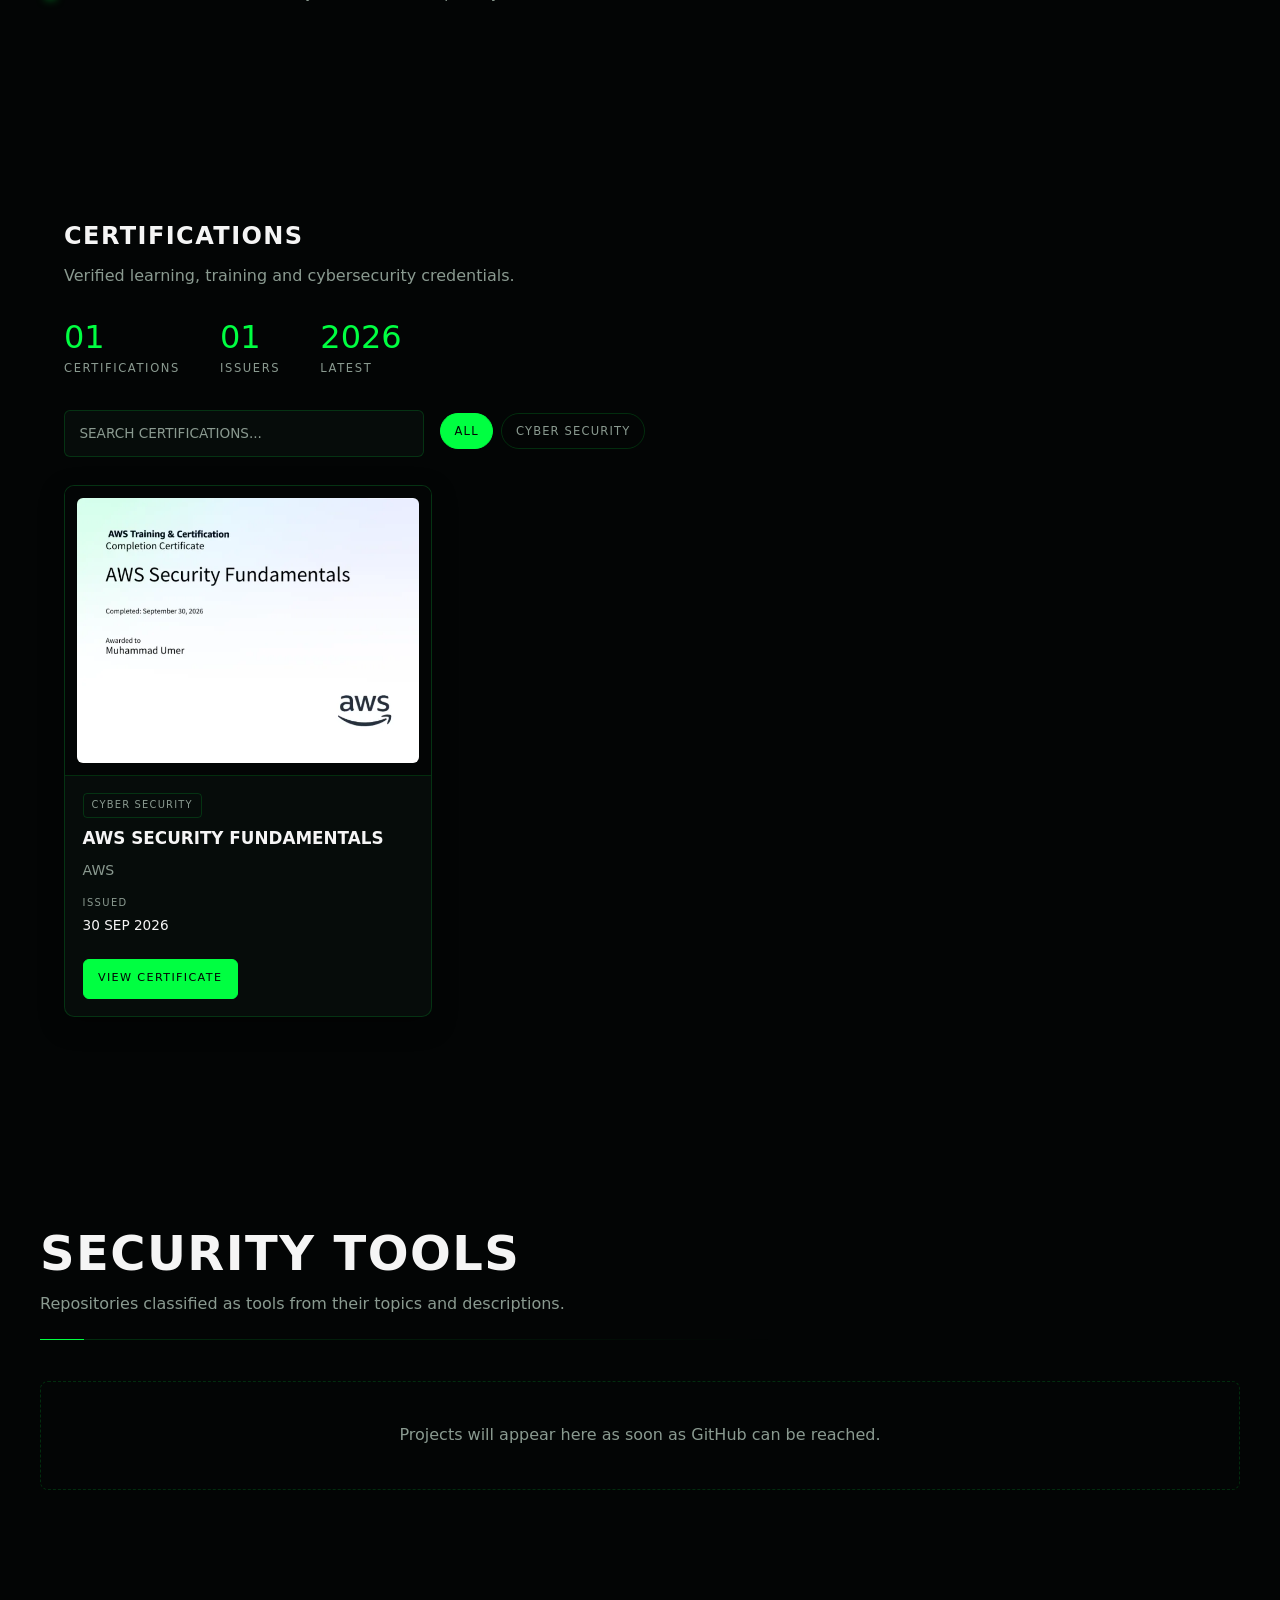
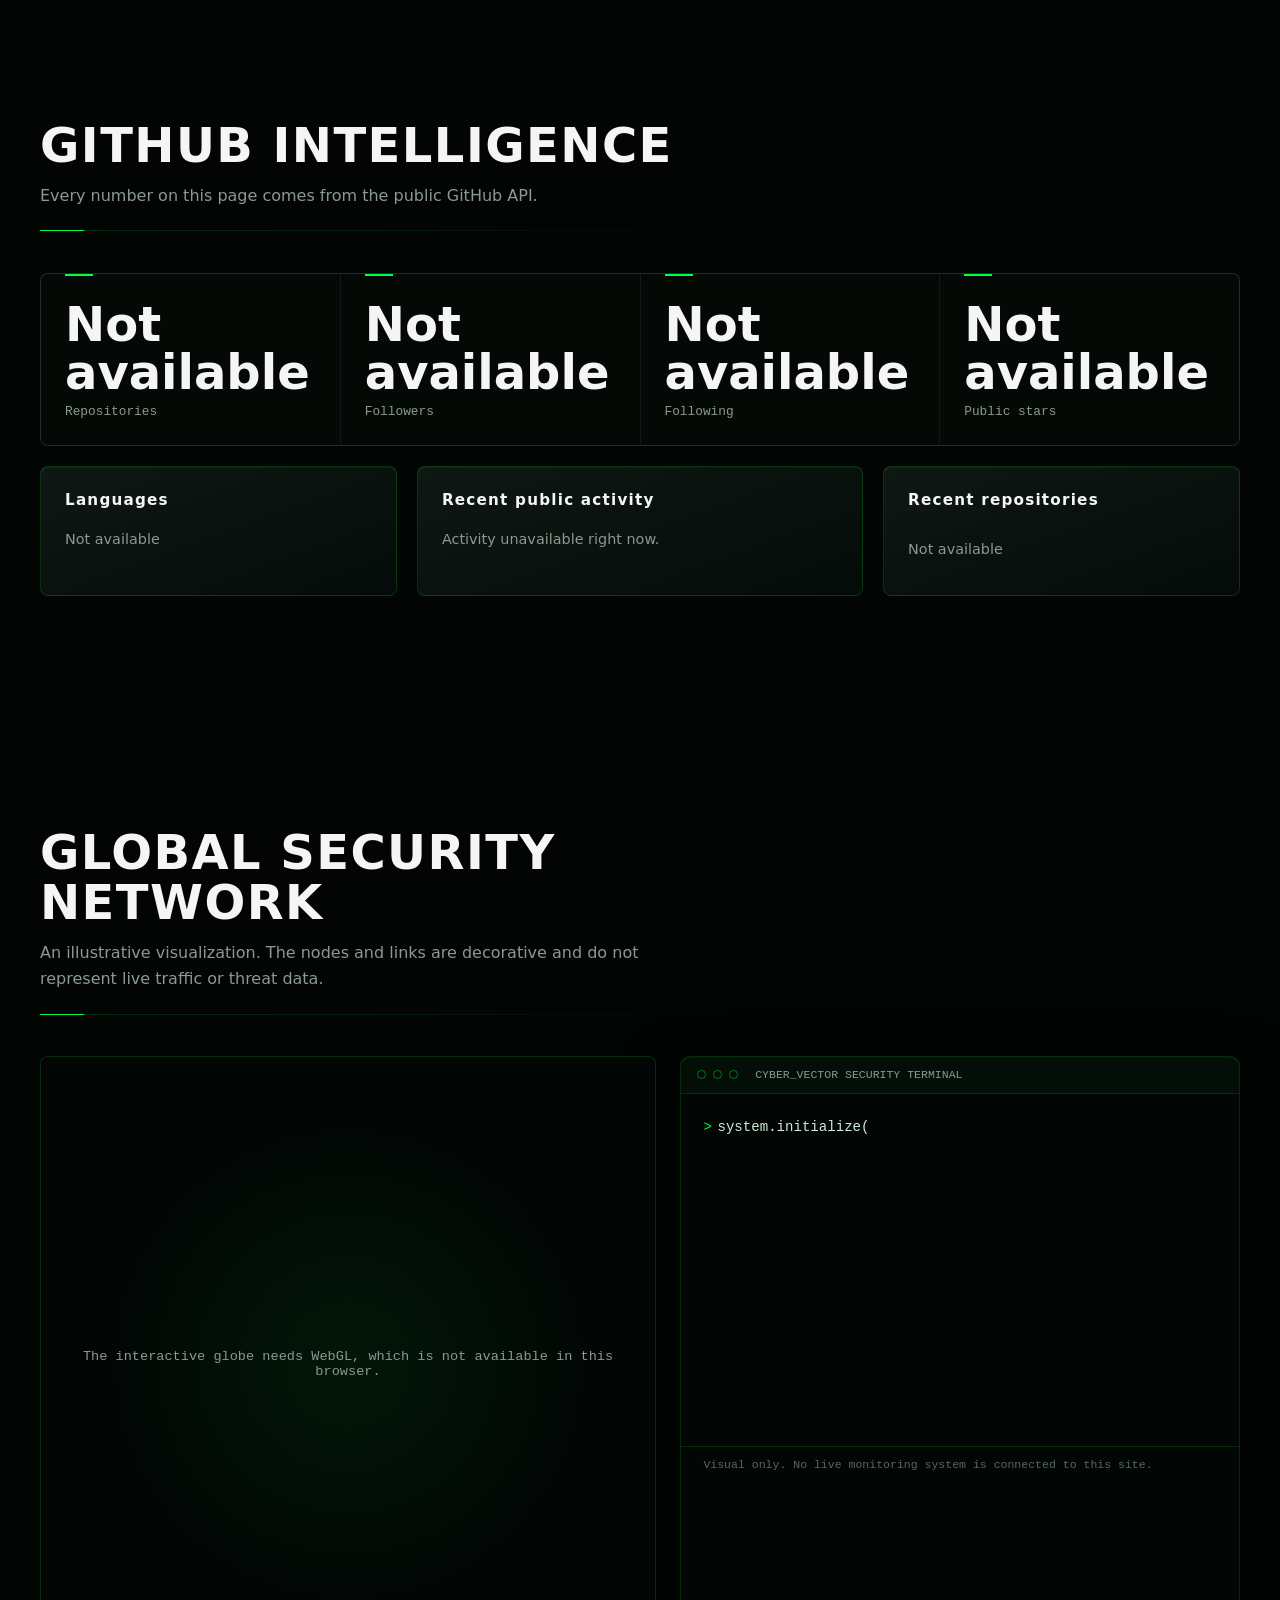
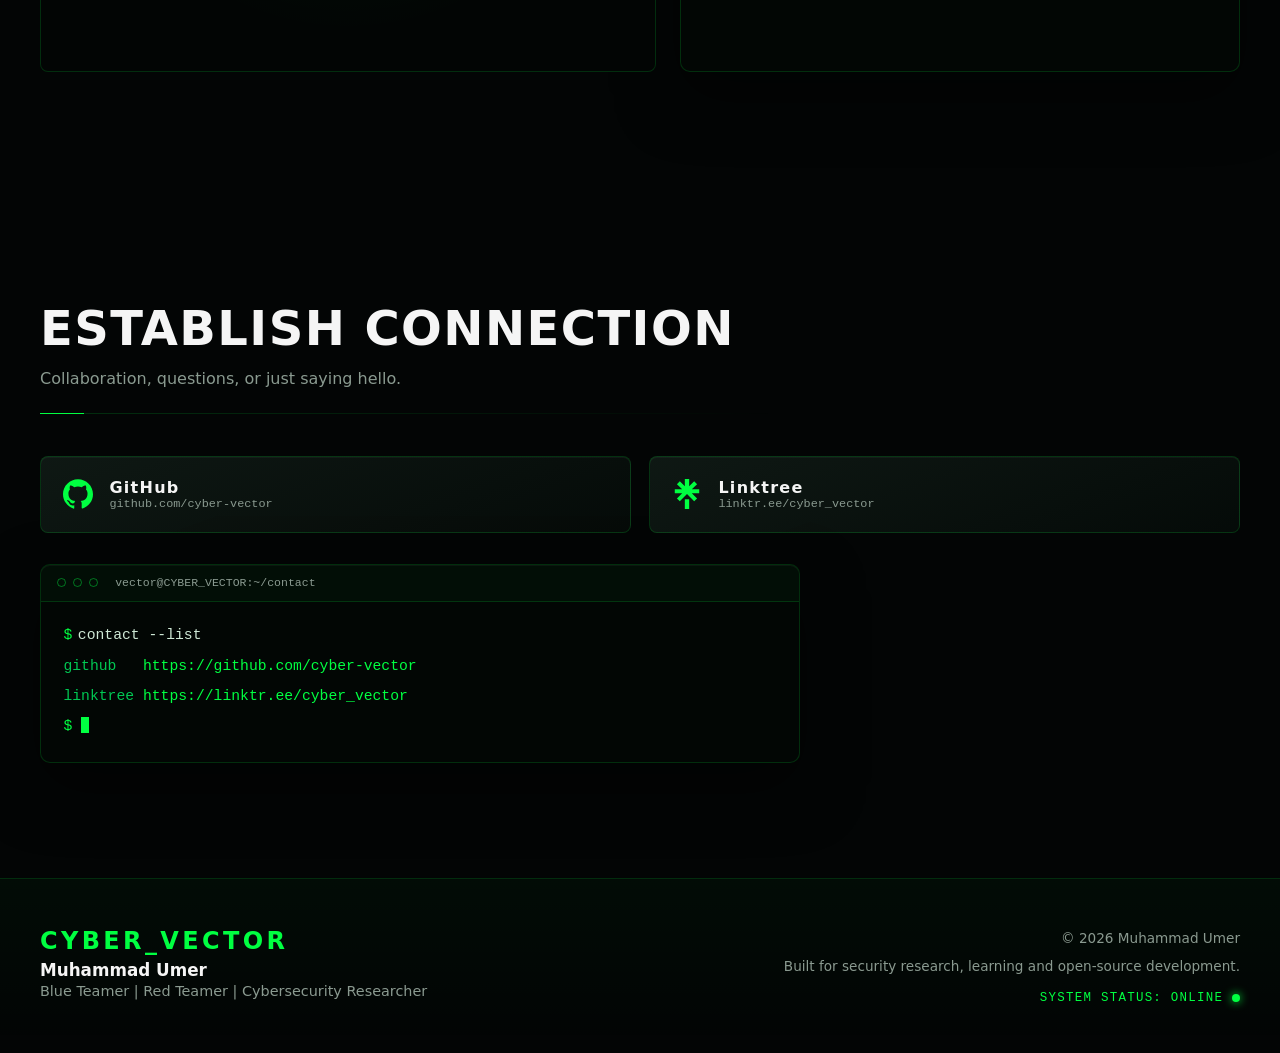
==== commit e5942e58: "Update index.html" ====
--- a/index.html
+++ b/index.html
@@ -398,5 +398,6 @@
   <script src="assets/vendor/gsap.min.js" defer></script>
   <script src="config.js" defer></script>
   <script src="script.js" defer></script>
+  <script src="./js/certifications.js" defer></script>
 </body>
 </html>
